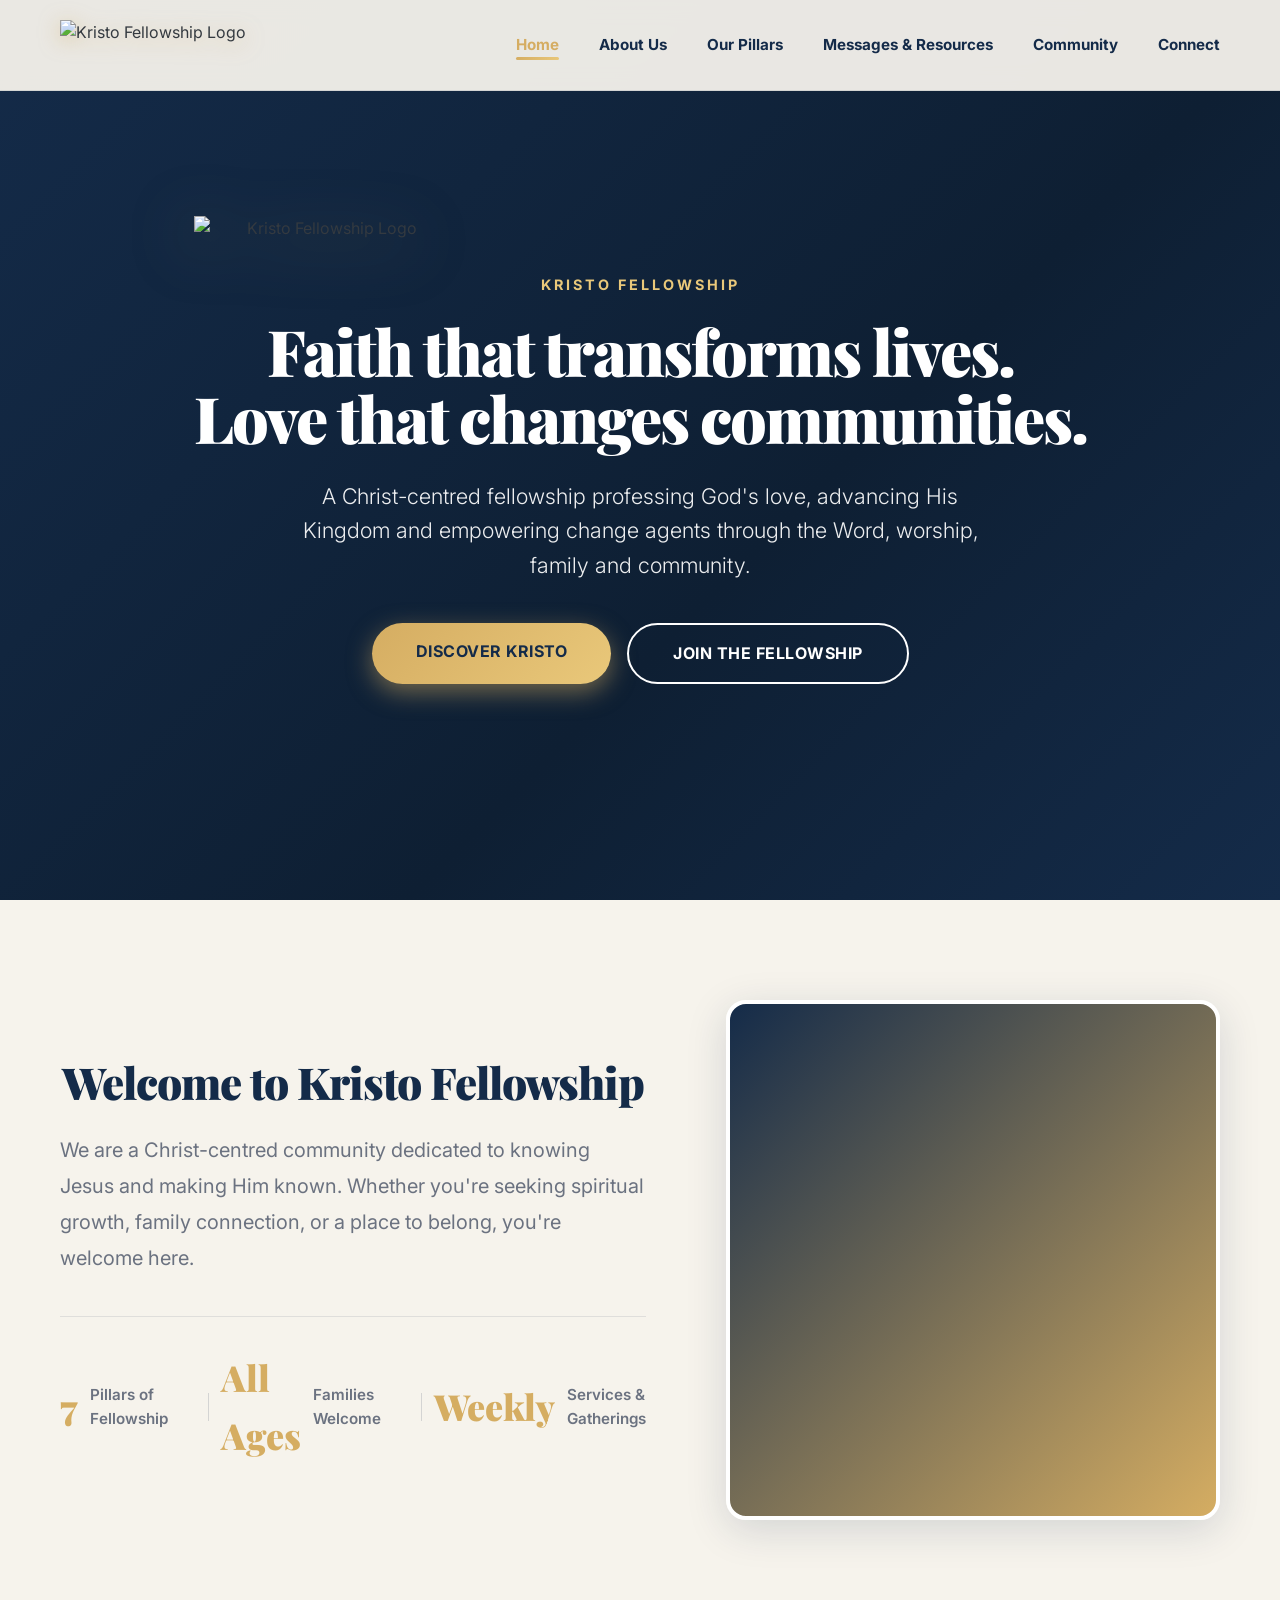
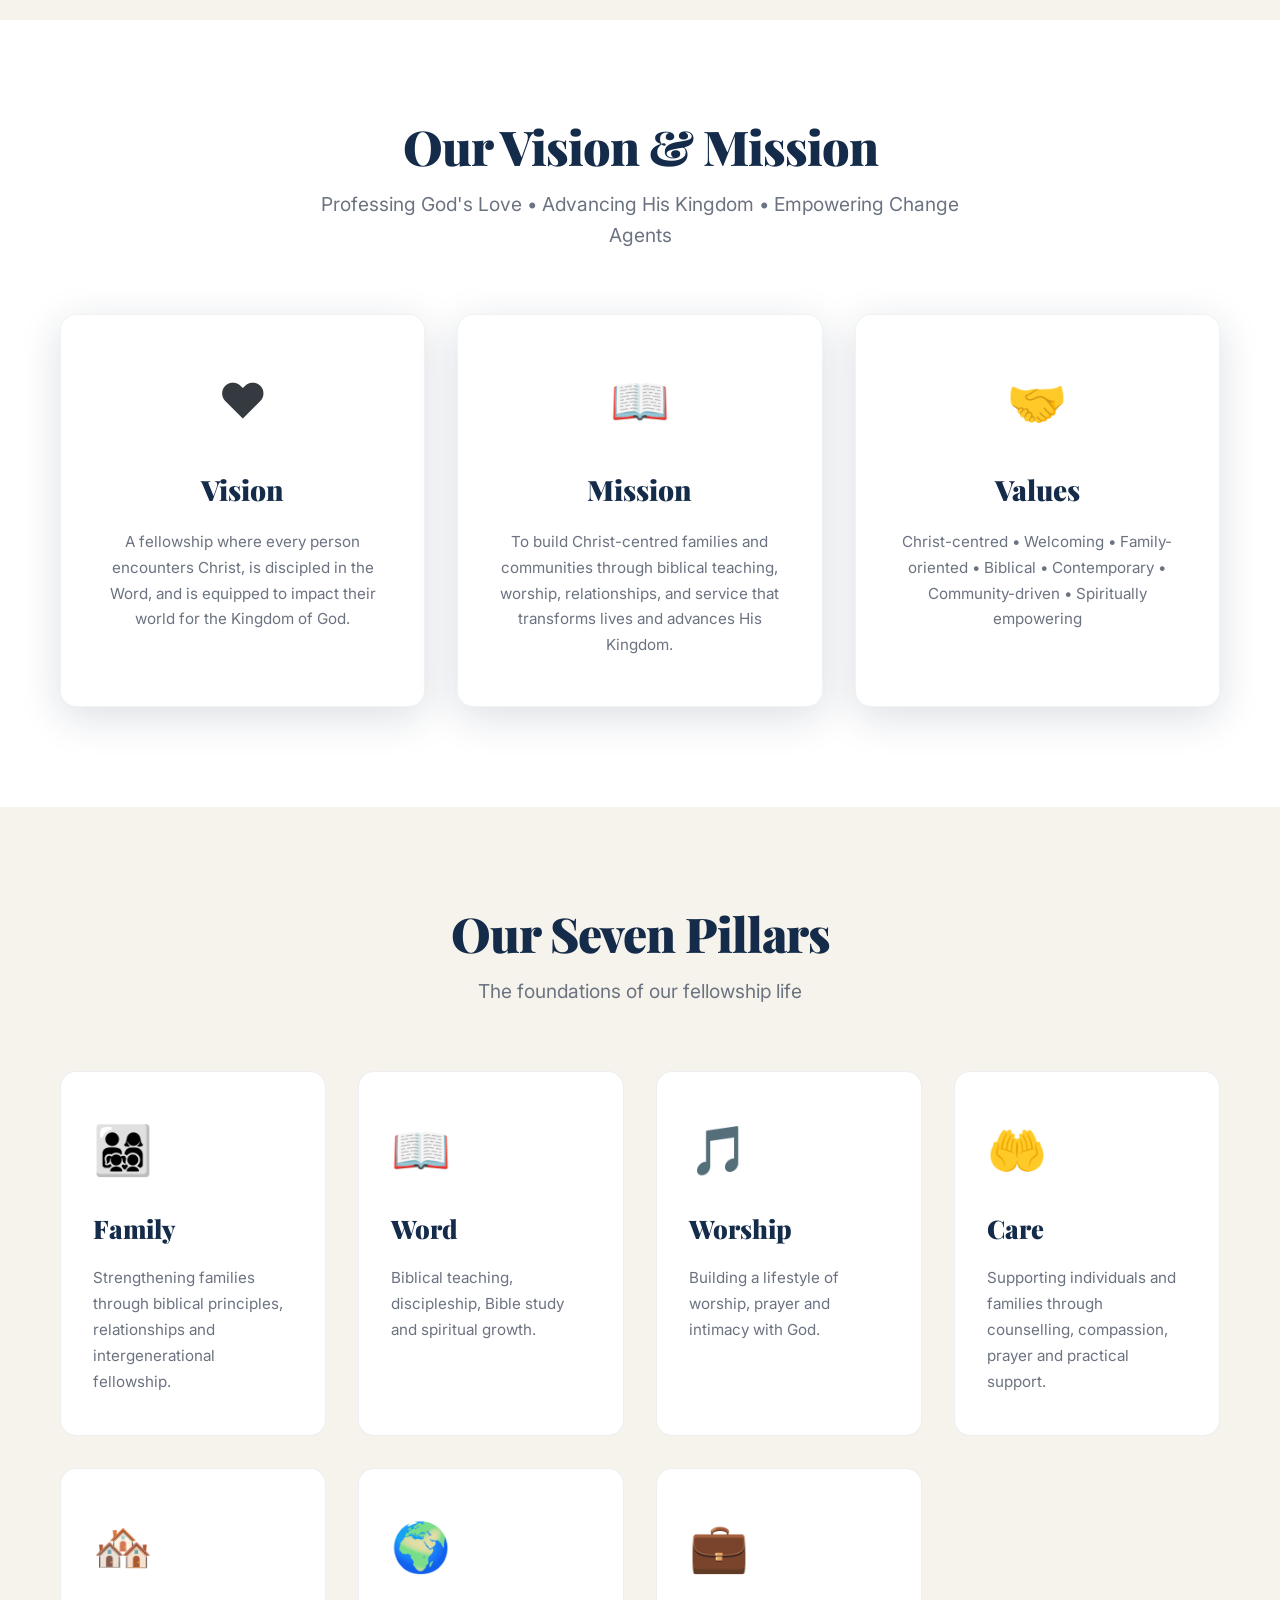
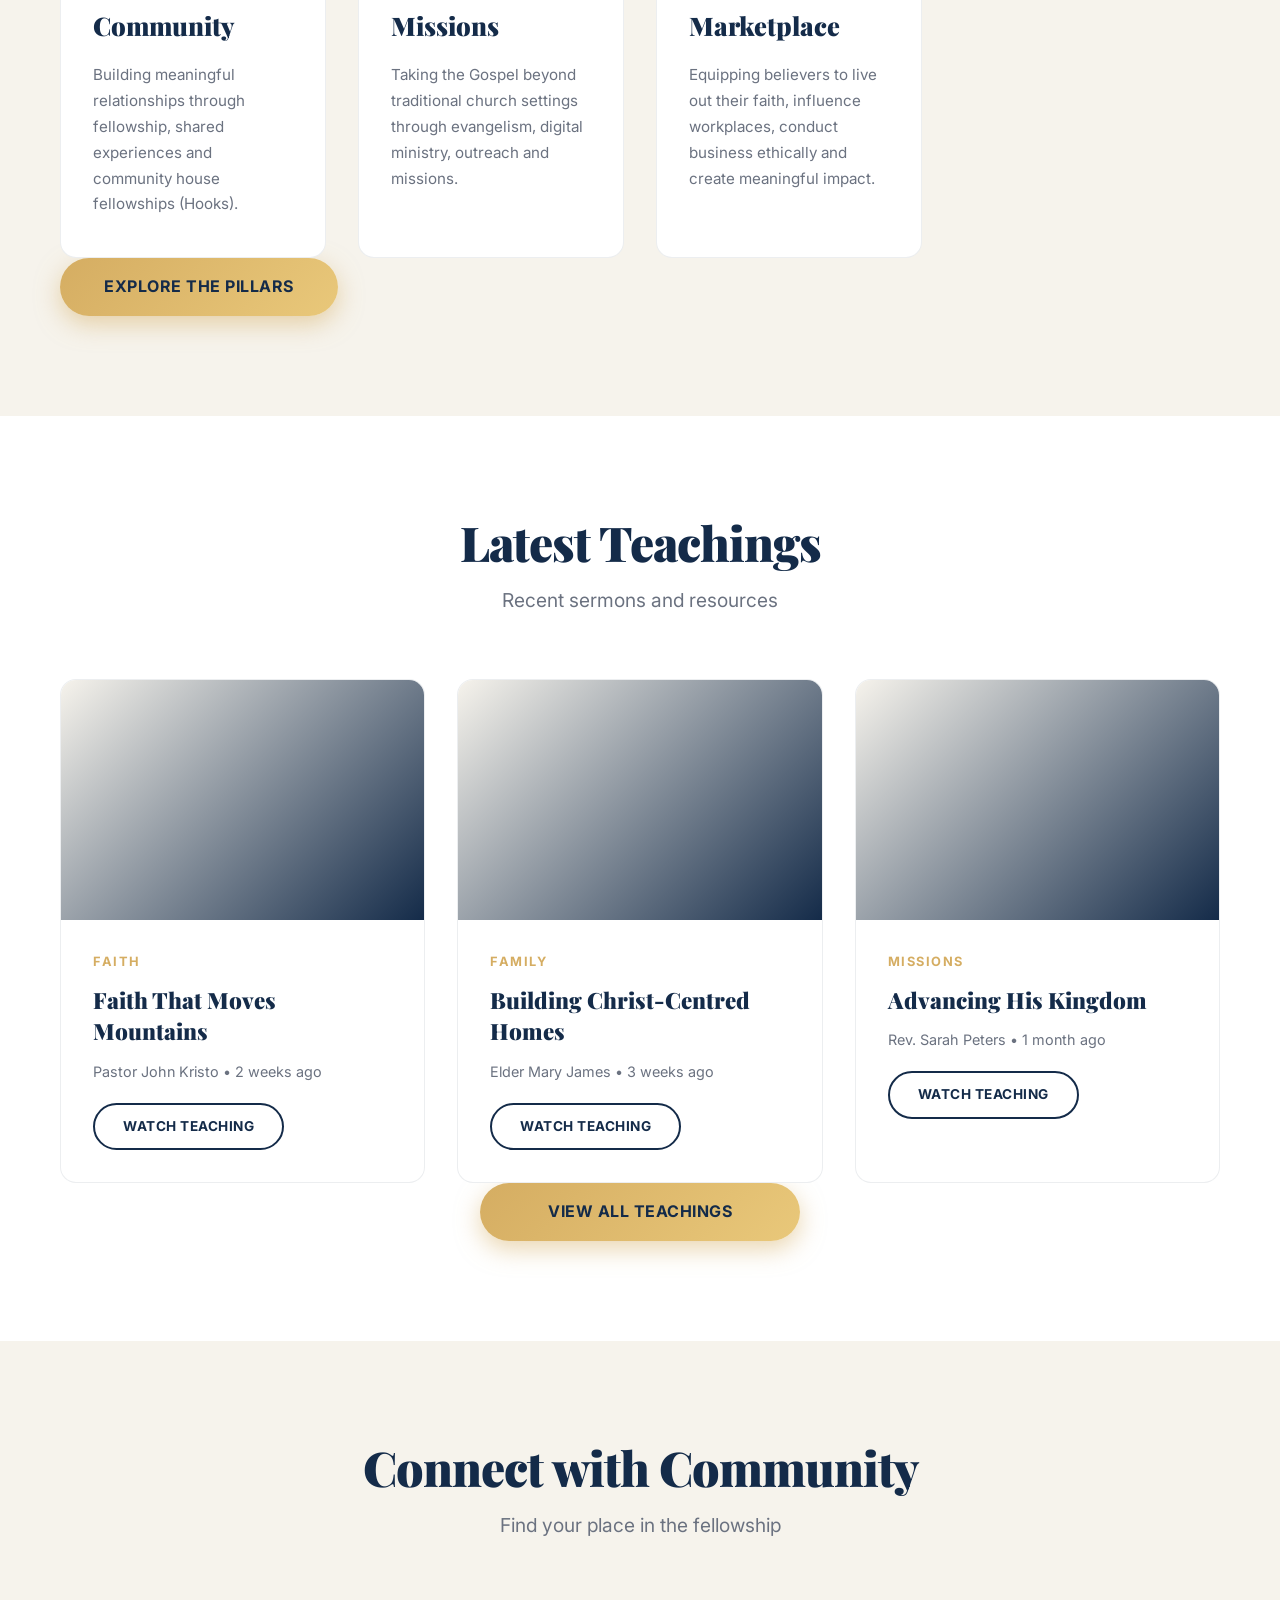
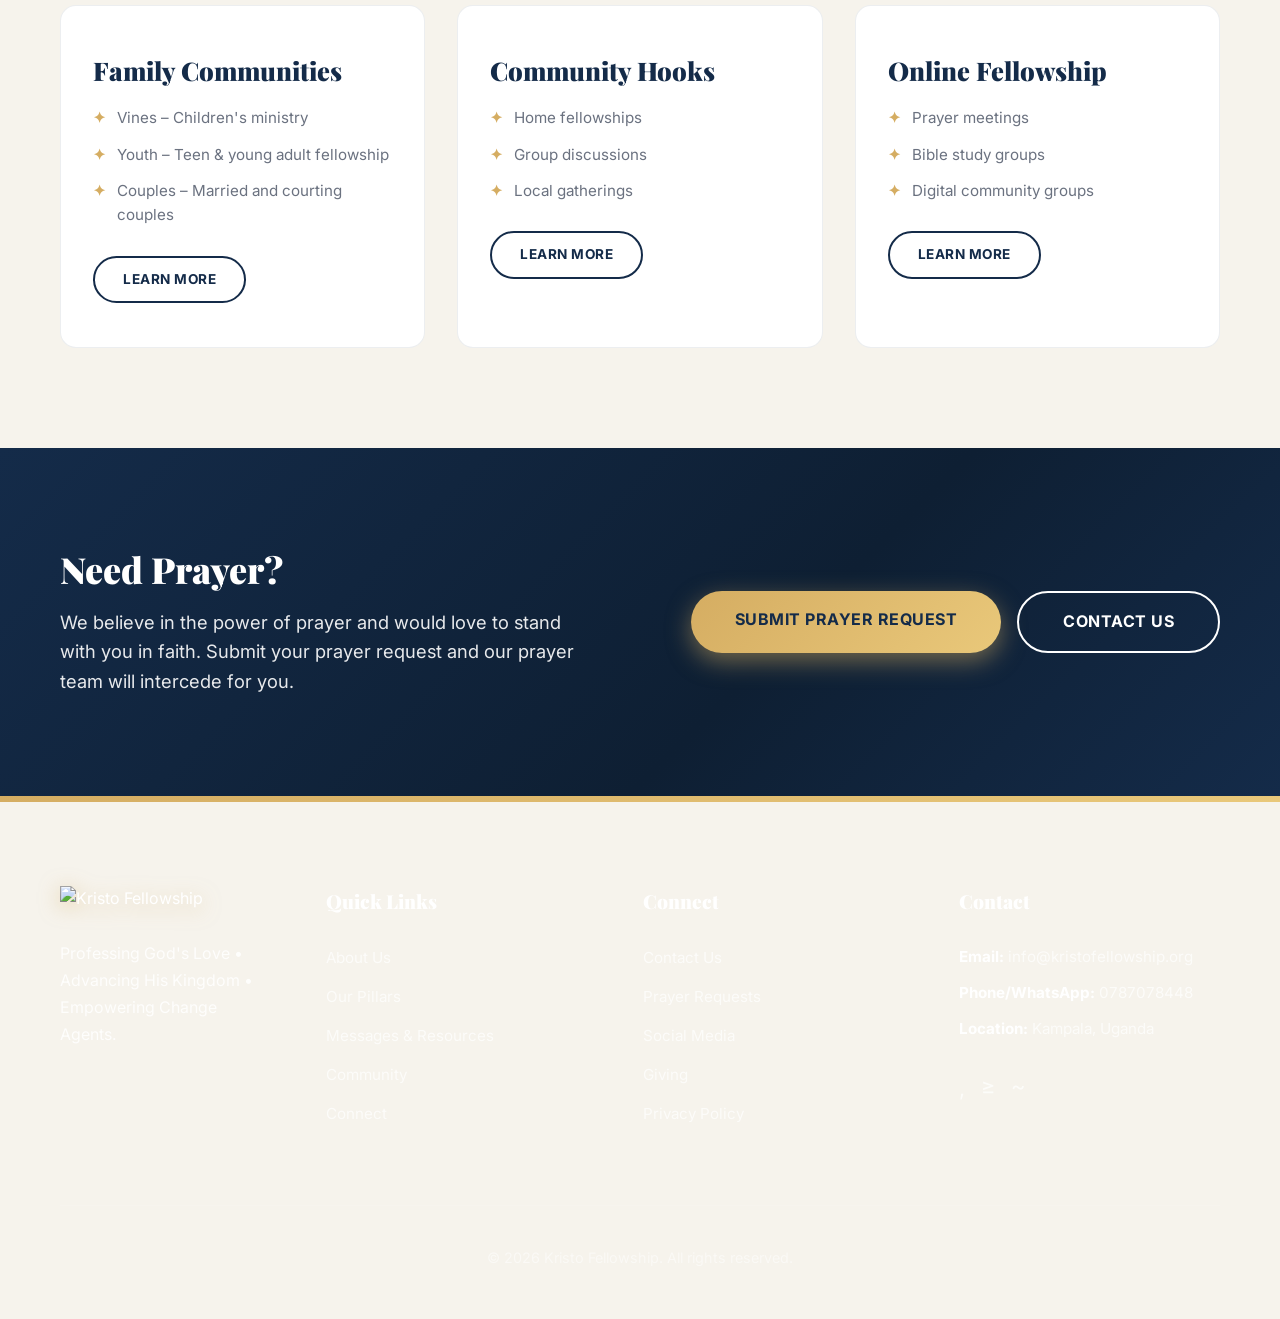
==== index.html @ 03148e4b "Initial commit: Kristo Fellowship MVP website" ====
<!DOCTYPE html>
<html lang="en">
<head>
    <meta charset="UTF-8">
    <meta name="viewport" content="width=device-width, initial-scale=1.0">
    <title>Kristo Fellowship | Faith that transforms lives</title>
    <meta name="description" content="A Christ-centred fellowship professing God's love, advancing His Kingdom and empowering change agents through the Word, worship, family and community.">
    <meta property="og:title" content="Kristo Fellowship">
    <meta property="og:description" content="A Christ-centred fellowship professing God's love, advancing His Kingdom and empowering change agents.">
    <meta property="og:type" content="website">
    <link rel="preconnect" href="https://fonts.googleapis.com">
    <link rel="preconnect" href="https://fonts.gstatic.com" crossorigin>
    <link href="https://fonts.googleapis.com/css2?family=Inter:wght@300;400;500;600;700&family=Playfair+Display:wght@600;700;900&display=swap" rel="stylesheet">
    <link rel="stylesheet" href="css/style.css">
    <link rel="icon" type="image/png" href="assets/kristo-logo.png">
</head>
<body>

    <!-- Navigation -->
    <nav class="navbar" id="navbar">
        <div class="nav-container">
            <a href="index.html" class="nav-logo" aria-label="Kristo Fellowship Home">
                <img src="assets/kristo-logo.png" alt="Kristo Fellowship Logo" class="logo-img">
            </a>
            <button class="hamburger" id="hamburger" aria-label="Toggle menu" aria-expanded="false">
                <span class="hamburger-line"></span>
                <span class="hamburger-line"></span>
                <span class="hamburger-line"></span>
            </button>
            <ul class="nav-links" id="nav-links">
                <li><a href="index.html" class="nav-link active">Home</a></li>
                <li><a href="about.html" class="nav-link">About Us</a></li>
                <li><a href="pillars.html" class="nav-link">Our Pillars</a></li>
                <li><a href="messages.html" class="nav-link">Messages &amp; Resources</a></li>
                <li><a href="community.html" class="nav-link">Community</a></li>
                <li><a href="connect.html" class="nav-link">Connect</a></li>
            </ul>
        </div>
    </nav>

    <!-- Hero Section -->
    <header class="hero">
        <div class="hero-content">
            <img src="assets/kristo-logo.png" alt="Kristo Fellowship Logo" class="hero-logo">
            <span class="hero-kicker">Kristo Fellowship</span>
            <h1 class="hero-title">Faith that transforms lives.<br>Love that changes communities.</h1>
            <p class="hero-subtitle">A Christ-centred fellowship professing God's love, advancing His Kingdom and empowering change agents through the Word, worship, family and community.</p>
            <div class="hero-actions">
                <a href="about.html" class="btn btn-primary">Discover Kristo</a>
                <a href="connect.html" class="btn btn-outline">Join the Fellowship</a>
            </div>
        </div>
    </header>

    <!-- Welcome Section -->
    <section class="welcome section">
        <div class="container">
            <div class="welcome-content">
                <div class="welcome-text">
                    <h2 class="section-title">Welcome to Kristo Fellowship</h2>
                    <p class="lead">We are a Christ-centred community dedicated to knowing Jesus and making Him known. Whether you're seeking spiritual growth, family connection, or a place to belong, you're welcome here.</p>
                    <div class="welcome-stats">
                        <div class="stat-item">
                            <span class="stat-number">7</span>
                            <span class="stat-label">Pillars of Fellowship</span>
                        </div>
                        <div class="stat-item">
                            <span class="stat-divider"></span>
                            <span class="stat-number">All Ages</span>
                            <span class="stat-label">Families Welcome</span>
                        </div>
                        <div class="stat-item">
                            <span class="stat-divider"></span>
                            <span class="stat-number">Weekly</span>
                            <span class="stat-label">Services &amp; Gatherings</span>
                        </div>
                    </div>
                </div>
                <div class="welcome-image">
                    <div class="image-placeholder"></div>
                </div>
            </div>
        </div>
    </section>

    <!-- Vision & Mission Section -->
    <section class="vision-mission section section-alt">
        <div class="container">
            <div class="section-header">
                <h2 class="section-title">Our Vision &amp; Mission</h2>
                <p class="section-subtitle">Professing God's Love • Advancing His Kingdom • Empowering Change Agents</p>
            </div>
            <div class="vision-mission-grid">
                <div class="vm-card">
                    <div class="vm-icon">❤️</div>
                    <h3>Vision</h3>
                    <p>A fellowship where every person encounters Christ, is discipled in the Word, and is equipped to impact their world for the Kingdom of God.</p>
                </div>
                <div class="vm-card">
                    <div class="vm-icon">📖</div>
                    <h3>Mission</h3>
                    <p>To build Christ-centred families and communities through biblical teaching, worship, relationships, and service that transforms lives and advances His Kingdom.</p>
                </div>
                <div class="vm-card">
                    <div class="vm-icon">🤝</div>
                    <h3>Values</h3>
                    <p>Christ-centred • Welcoming • Family-oriented • Biblical • Contemporary • Community-driven • Spiritually empowering</p>
                </div>
            </div>
        </div>
    </section>
    <!-- Seven Pillars Preview Section -->
    <section class="pillars-preview section">
        <div class="container">
            <div class="section-header">
                <h2 class="section-title">Our Seven Pillars</h2>
                <p class="section-subtitle">The foundations of our fellowship life</p>
            </div>
            <div class="pillars-grid">
                <div class="pillar-card">
                    <div class="pillar-icon">👨‍👩‍👧‍👦</div>
                    <h3>Family</h3>
                    <p>Strengthening families through biblical principles, relationships and intergenerational fellowship.</p>
                </div>
                <div class="pillar-card">
                    <div class="pillar-icon">📖</div>
                    <h3>Word</h3>
                    <p>Biblical teaching, discipleship, Bible study and spiritual growth.</p>
                </div>
                <div class="pillar-card">
                    <div class="pillar-icon">🎵</div>
                    <h3>Worship</h3>
                    <p>Building a lifestyle of worship, prayer and intimacy with God.</p>
                </div>
                <div class="pillar-card">
                    <div class="pillar-icon">🤲</div>
                    <h3>Care</h3>
                    <p>Supporting individuals and families through counselling, compassion, prayer and practical support.</p>
                </div>
                <div class="pillar-card">
                    <div class="pillar-icon">🏘️</div>
                    <h3>Community</h3>
                    <p>Building meaningful relationships through fellowship, shared experiences and community house fellowships (Hooks).</p>
                </div>
                <div class="pillar-card">
                    <div class="pillar-icon">🌍</div>
                    <h3>Missions</h3>
                    <p>Taking the Gospel beyond traditional church settings through evangelism, digital ministry, outreach and missions.</p>
                </div>
                <div class="pillar-card">
                    <div class="pillar-icon">💼</div>
                    <h3>Marketplace</h3>
                    <p>Equipping believers to live out their faith, influence workplaces, conduct business ethically and create meaningful impact.</p>
                </div>
            </div>
            <a href="pillars.html" class="btn btn-primary btn-explore">Explore the Pillars</a>
        </div>
    </section>
    <!-- Latest Teachings Section -->
    <section class="teachings section section-alt">
        <div class="container">
            <div class="section-header">
                <h2 class="section-title">Latest Teachings</h2>
                <p class="section-subtitle">Recent sermons and resources</p>
            </div>
            <div class="teachings-grid">
                <div class="teaching-card">
                    <div class="teaching-thumbnail"></div>
                    <div class="teaching-info">
                        <span class="teaching-topic">Faith</span>
                        <h3>Faith That Moves Mountains</h3>
                        <p class="teaching-speaker">Pastor John Kristo • 2 weeks ago</p>
                        <a href="messages.html" class="btn btn-sm btn-outline">Watch Teaching</a>
                    </div>
                </div>
                <div class="teaching-card">
                    <div class="teaching-thumbnail"></div>
                    <div class="teaching-info">
                        <span class="teaching-topic">Family</span>
                        <h3>Building Christ-Centred Homes</h3>
                        <p class="teaching-speaker">Elder Mary James • 3 weeks ago</p>
                        <a href="messages.html" class="btn btn-sm btn-outline">Watch Teaching</a>
                    </div>
                </div>
                <div class="teaching-card">
                    <div class="teaching-thumbnail"></div>
                    <div class="teaching-info">
                        <span class="teaching-topic">Missions</span>
                        <h3>Advancing His Kingdom</h3>
                        <p class="teaching-speaker">Rev. Sarah Peters • 1 month ago</p>
                        <a href="messages.html" class="btn btn-sm btn-outline">Watch Teaching</a>
                    </div>
                </div>
            </div>
            <a href="messages.html" class="btn btn-primary btn-block">View All Teachings</a>
        </div>
    </section>
    <!-- Community Section -->
    <section class="community section">
        <div class="container">
            <div class="section-header">
                <h2 class="section-title">Connect with Community</h2>
                <p class="section-subtitle">Find your place in the fellowship</p>
            </div>
            <div class="community-grid">
                <div class="community-card">
                    <h3>Family Communities</h3>
                    <ul>
                        <li>Vines – Children's ministry</li>
                        <li>Youth – Teen &amp; young adult fellowship</li>
                        <li>Couples – Married and courting couples</li>
                    </ul>
                    <a href="community.html" class="btn btn-sm btn-outline">Learn More</a>
                </div>
                <div class="community-card">
                    <h3>Community Hooks</h3>
                    <ul>
                        <li>Home fellowships</li>
                        <li>Group discussions</li>
                        <li>Local gatherings</li>
                    </ul>
                    <a href="community.html" class="btn btn-sm btn-outline">Learn More</a>
                </div>
                <div class="community-card">
                    <h3>Online Fellowship</h3>
                    <ul>
                        <li>Prayer meetings</li>
                        <li>Bible study groups</li>
                        <li>Digital community groups</li>
                    </ul>
                    <a href="community.html" class="btn btn-sm btn-outline">Learn More</a>
                </div>
            </div>
        </div>
    </section>
    <!-- Prayer & Connect Section -->
    <section class="prayer-connect section section-alt">
        <div class="container">
            <div class="prayer-connect-content">
                <div class="prayer-text">
                    <h2>Need Prayer?</h2>
                    <p>We believe in the power of prayer and would love to stand with you in faith. Submit your prayer request and our prayer team will intercede for you.</p>
                </div>
                <div class="prayer-actions">
                    <a href="connect.html" class="btn btn-primary">Submit Prayer Request</a>
                    <a href="connect.html" class="btn btn-outline">Contact Us</a>
                </div>
            </div>
        </div>
    </section>

    <!-- Footer -->
    <footer class="footer">
        <div class="container">
            <div class="footer-grid">
                <div class="footer-brand">
                    <img src="assets/kristo-logo.png" alt="Kristo Fellowship" class="footer-logo">
                    <p class="footer-tagline">Professing God's Love • Advancing His Kingdom • Empowering Change Agents.</p>
                </div>
                <div class="footer-links">
                    <h4>Quick Links</h4>
                    <ul>
                        <li><a href="about.html">About Us</a></li>
                        <li><a href="pillars.html">Our Pillars</a></li>
                        <li><a href="messages.html">Messages &amp; Resources</a></li>
                        <li><a href="community.html">Community</a></li>
                        <li><a href="connect.html">Connect</a></li>
                    </ul>
                </div>
                <div class="footer-links">
                    <h4>Connect</h4>
                    <ul>
                        <li><a href="connect.html">Contact Us</a></li>
                        <li><a href="connect.html">Prayer Requests</a></li>
                        <li><a href="#">Social Media</a></li>
                        <li><a href="#">Giving</a></li>
                        <li><a href="connect.html">Privacy Policy</a></li>
                    </ul>
                </div>
                <div class="footer-contact">
                    <h4>Contact</h4>
                    <p><strong>Email:</strong> info@kristofellowship.org</p>
                    <p><strong>Phone/WhatsApp:</strong> 0787078448</p>
                    <p><strong>Location:</strong> Kampala, Uganda</p>
                    <div class="social-links">
                        <a href="#" aria-label="Facebook"></a>
                        <a href="#" aria-label="Instagram"></a>
                        <a href="#" aria-label="YouTube"></a>
                    </div>
                </div>
            </div>
            <div class="footer-bottom">
                <p>&copy; <span id="currentYear"></span> Kristo Fellowship. All rights reserved.</p>
            </div>
        </div>
    </footer>

    <script src="js/script.js"></script>
</body>
</html>
---- css/style.css ----
/* ========================================
   Kristo Fellowship - MVP Stylesheet
   ======================================== */

:root {
    --navy: #142B49;
    --gold: #D5AD62;
    --gold-light: #E9C87A;
    --gold-glow: rgba(213, 173, 98, 0.5);
    --ivory: #F6F3EC;
    --white: #FFFFFF;
    --green: #263B35;
    --charcoal: #343A40;
    --charcoal-light: #6B7280;
    --font-heading: 'Playfair Display', serif;
    --font-body: 'Inter', sans-serif;
    --transition: all 0.4s cubic-bezier(0.4, 0, 0.2, 1);
    --shadow: 0 10px 40px rgba(20, 43, 73, 0.15);
    --shadow-hover: 0 20px 50px rgba(20, 43, 73, 0.25);
    --gradient-gold: linear-gradient(135deg, #D5AD62 0%, #E9C87A 100%);
    --gradient-hero: linear-gradient(135deg, #142B49 0%, #0E1F33 60%, #142B49 100%);
}

* { margin: 0; padding: 0; box-sizing: border-box; }
html { scroll-behavior: smooth; }
body { font-family: var(--font-body); background: var(--ivory); color: var(--charcoal); line-height: 1.6; overflow-x: hidden; }
a { text-decoration: none; color: inherit; }
ul { list-style: none; }
img { max-width: 100%; display: block; }
.container { max-width: 1200px; margin: 0 auto; padding: 0 20px; }
.section { padding: 100px 0; position: relative; }
.section-alt { background: var(--white); }

.blob { position: fixed; border-radius: 50%; filter: blur(80px); z-index: -1; opacity: 0.5; animation: float 20s infinite alternate; }
.blob-1 { top: -10%; left: -10%; width: 600px; height: 600px; background: var(--gold); }
.blob-2 { bottom: -10%; right: -10%; width: 500px; height: 500px; background: var(--green); animation-delay: -5s; }
.blob-3 { top: 30%; left: 40%; width: 400px; height: 400px; background: var(--navy); animation-delay: -10s; opacity: 0.3; }
@keyframes float { 0% { transform: translate(0,0) scale(1); } 100% { transform: translate(80px, 60px) scale(1.15); } }

.section-title { font-family: var(--font-heading); font-size: 3rem; font-weight: 900; color: var(--navy); text-align: center; margin-bottom: 1rem; letter-spacing: -1px; line-height: 1.1; }
.section-subtitle { font-size: 1.2rem; color: var(--charcoal-light); text-align: center; margin-bottom: 4rem; max-width: 700px; margin-left: auto; margin-right: auto; }
.lead { font-size: 1.25rem; color: var(--charcoal-light); margin-bottom: 2rem; line-height: 1.8; }

/* Navigation */
.navbar { position: fixed; top: 0; width: 100%; padding: 1.25rem 0; z-index: 1000; background: rgba(246,243,236,0.95); backdrop-filter: blur(12px); border-bottom: 1px solid rgba(20,43,73,0.1); transition: var(--transition); }
.navbar.scrolled { box-shadow: var(--shadow); padding: 1rem 0; }
.nav-container { max-width: 1200px; margin: 0 auto; padding: 0 20px; display: flex; justify-content: space-between; align-items: center; }
.nav-logo .logo-img { height: 50px; width: auto; filter: drop-shadow(0 4px 10px var(--gold-glow)); transition: var(--transition); }
.nav-links { display: flex; gap: 2.5rem; align-items: center; }
.nav-links a { font-family: var(--font-body); font-weight: 700; font-size: 0.95rem; color: var(--navy); transition: var(--transition); position: relative; }
.nav-links a:hover, .nav-links a.active { color: var(--gold); }
.nav-links a.active::after { content: ''; position: absolute; bottom: -6px; left: 0; width: 100%; height: 3px; background: var(--gradient-gold); border-radius: 2px; }
.hamburger { display: none; flex-direction: column; gap: 6px; background: none; border: none; padding: 0; cursor: pointer; z-index: 1001; }
.hamburger-line { width: 26px; height: 3px; background: var(--navy); transition: var(--transition); border-radius: 2px; }

/* Hero Section */
.hero { height: 100vh; min-height: 750px; display: flex; align-items: center; justify-content: center; text-align: center; background: var(--gradient-hero); padding: 0 20px; position: relative; overflow: hidden; }
.hero-content { max-width: 900px; position: relative; z-index: 2; animation: fadeUp 1s ease; }
.hero-logo { width: 260px; height: auto; margin-bottom: 2rem; filter: drop-shadow(0 10px 30px var(--gold-glow)); }
.hero-kicker { font-family: var(--font-body); font-size: 0.9rem; font-weight: 700; letter-spacing: 3px; text-transform: uppercase; color: var(--gold-light); display: block; margin-bottom: 1.25rem; }
.hero-title { font-family: var(--font-heading); font-size: 4rem; font-weight: 900; color: var(--white); line-height: 1.05; margin-bottom: 1.75rem; letter-spacing: -2px; }
.hero-subtitle { font-size: 1.35rem; color: rgba(255,255,255,0.92); margin-bottom: 2.5rem; font-weight: 300; max-width: 720px; margin-left: auto; margin-right: auto; line-height: 1.6; }
.hero-actions { display: flex; gap: 1rem; justify-content: center; flex-wrap: wrap; }
.hero-actions .btn-outline { border-color: var(--white); color: var(--white); }
.hero-actions .btn-outline:hover { background: var(--white); color: var(--navy); }

/* Buttons */
.btn { display: inline-block; padding: 16px 44px; font-family: var(--font-body); font-size: 1rem; font-weight: 700; border: none; border-radius: 50px; cursor: pointer; transition: var(--transition); text-align: center; letter-spacing: 0.5px; text-transform: uppercase; }
.btn-primary { background: var(--gradient-gold); color: var(--navy); box-shadow: 0 8px 25px var(--gold-glow); }
.btn-primary:hover { transform: translateY(-3px); box-shadow: 0 15px 35px var(--gold-glow); }
.btn-outline { background: transparent; color: var(--navy); border: 2px solid var(--navy); }
.btn-outline:hover { background: var(--navy); color: var(--white); transform: translateY(-3px); box-shadow: var(--shadow-hover); }
.btn-sm { padding: 11px 28px; font-size: 0.85rem; }
.btn-block { width: 100%; max-width: 320px; display: block; margin: 0 auto; }

/* Welcome Section */
.welcome-content { display: grid; grid-template-columns: 1fr 1fr; gap: 5rem; align-items: center; }
.welcome-text h2 { font-family: var(--font-heading); font-size: 2.75rem; font-weight: 900; color: var(--navy); margin-bottom: 1.5rem; line-height: 1.2; }
.welcome-stats { display: flex; gap: 2.5rem; margin-top: 2.5rem; padding-top: 2rem; border-top: 1px solid rgba(20,43,73,0.1); }
.stat-item { display: flex; align-items: center; gap: 0.75rem; }
.stat-number { font-family: var(--font-heading); font-size: 2.25rem; font-weight: 900; color: var(--gold); }
.stat-label { font-size: 0.95rem; color: var(--charcoal-light); font-weight: 600; }
.stat-divider { width: 1px; height: 28px; background: rgba(20,43,73,0.15); }
.welcome-image { display: flex; justify-content: center; }
.image-placeholder { width: 100%; max-width: 520px; height: 520px; background: linear-gradient(135deg, var(--navy) 0%, var(--gold) 100%); border-radius: 20px; display: flex; align-items: center; justify-content: center; color: var(--white); font-size: 1.4rem; font-weight: 600; box-shadow: var(--shadow); border: 4px solid var(--white); }

/* Vision & Mission */
.vision-mission-grid { display: grid; grid-template-columns: repeat(3, 1fr); gap: 2rem; }
.vm-card { background: var(--white); padding: 3rem 2rem; border-radius: 16px; text-align: center; transition: var(--transition); border: 1px solid rgba(20,43,73,0.06); box-shadow: var(--shadow); }
.vm-card:hover { transform: translateY(-8px); box-shadow: var(--shadow-hover); border-color: var(--gold); }
.vm-icon { font-size: 3rem; margin-bottom: 1.75rem; display: block; }
.vm-card h3 { font-family: var(--font-heading); font-size: 1.75rem; font-weight: 900; color: var(--navy); margin-bottom: 1rem; }
.vm-card p { color: var(--charcoal-light); font-size: 0.95rem; line-height: 1.7; }

/* Pillars Preview */
.pillars-grid { display: grid; grid-template-columns: repeat(auto-fit, minmax(260px, 1fr)); gap: 2rem; }
.pillar-card { background: var(--white); padding: 2.5rem 2rem; border-radius: 16px; border: 1px solid rgba(20,43,73,0.08); transition: var(--transition); position: relative; overflow: hidden; }
.pillar-card::before { content: ''; position: absolute; top: 0; left: 0; right: 0; height: 5px; background: var(--gradient-gold); opacity: 0; transition: var(--transition); }
.pillar-card:hover { transform: translateY(-8px); box-shadow: var(--shadow-hover); border-color: var(--gold); }
.pillar-card:hover::before { opacity: 1; }
.pillar-icon { font-size: 3rem; margin-bottom: 1.25rem; display: block; }
.pillar-card h3 { font-family: var(--font-heading); font-size: 1.6rem; font-weight: 900; color: var(--navy); margin-bottom: 1rem; }
.pillar-card p { color: var(--charcoal-light); font-size: 0.95rem; line-height: 1.7; }

/* Teachings */
.teachings-grid { display: grid; grid-template-columns: repeat(3, 1fr); gap: 2rem; }
.teaching-card { background: var(--white); border-radius: 16px; overflow: hidden; border: 1px solid rgba(20,43,73,0.08); transition: var(--transition); }
.teaching-card:hover { transform: translateY(-8px); box-shadow: var(--shadow-hover); }
.teaching-thumbnail { width: 100%; height: 240px; background: linear-gradient(135deg, var(--ivory) 0%, var(--navy) 100%); display: flex; align-items: center; justify-content: center; color: var(--charcoal-light); font-size: 3.5rem; }
.teaching-info { padding: 2rem; }
.teaching-topic { font-family: var(--font-body); font-size: 0.8rem; font-weight: 700; letter-spacing: 1.5px; text-transform: uppercase; color: var(--gold); display: block; margin-bottom: 0.75rem; }
.teaching-info h3 { font-family: var(--font-heading); font-size: 1.4rem; font-weight: 900; color: var(--navy); margin-bottom: 0.75rem; line-height: 1.4; }
.teaching-speaker { font-size: 0.9rem; color: var(--charcoal-light); display: block; margin-bottom: 1.25rem; }

/* Community */
.community-grid { display: grid; grid-template-columns: repeat(3, 1fr); gap: 2rem; }
.community-card { background: var(--white); padding: 2.75rem 2rem; border-radius: 16px; border: 1px solid rgba(20,43,73,0.08); transition: var(--transition); }
.community-card:hover { transform: translateY(-8px); box-shadow: var(--shadow-hover); border-color: var(--gold); }
.community-card h3 { font-family: var(--font-heading); font-size: 1.6rem; font-weight: 900; color: var(--navy); margin-bottom: 1rem; }
.community-card ul { display: flex; flex-direction: column; gap: 0.75rem; margin-bottom: 1.75rem; }
.community-card li { color: var(--charcoal-light); font-size: 0.95rem; padding-left: 1.5rem; position: relative; }
.community-card li::before { content: '✦'; position: absolute; left: 0; color: var(--gold); font-weight: 900; }

/* Prayer & Connect */
.prayer-connect { background: var(--gradient-hero); color: var(--white); }
.prayer-connect-content { display: flex; justify-content: space-between; align-items: center; flex-wrap: wrap; gap: 2.5rem; }
.prayer-text h2 { font-family: var(--font-heading); font-size: 2.25rem; font-weight: 900; color: var(--white); margin-bottom: 1rem; line-height: 1.2; }
.prayer-text p { color: rgba(255,255,255,0.9); font-size: 1.15rem; max-width: 520px; margin-bottom: 0; line-height: 1.6; }
.prayer-actions { display: flex; gap: 1rem; }
.prayer-actions .btn-outline { border-color: var(--white); color: var(--white); }
.prayer-actions .btn-outline:hover { background: var(--white); color: var(--navy); }

/* Footer */
.footer { background: var(--navy-dark); color: var(--white); padding: 90px 0 50px; position: relative; }
.footer::before { content: ''; position: absolute; top: 0; left: 0; right: 0; height: 6px; background: var(--gradient-gold); }
.footer-grid { display: grid; grid-template-columns: 1fr 2fr 2fr 2fr; gap: 3.5rem; margin-bottom: 4rem; }
.footer-brand .footer-logo { width: 210px; height: auto; margin-bottom: 1.75rem; filter: drop-shadow(0 4px 10px var(--gold-glow)); }
.footer-tagline { font-size: 1rem; color: rgba(255,255,255,0.85); line-height: 1.7; max-width: 320px; }
.footer-links h4 { font-family: var(--font-heading); font-size: 1.2rem; font-weight: 900; color: var(--white); margin-bottom: 1.75rem; }
.footer-links ul li { margin-bottom: 0.85rem; }
.footer-links ul li a { color: rgba(255,255,255,0.7); font-size: 0.95rem; transition: var(--transition); }
.footer-links ul li a:hover { color: var(--gold-light); }
.footer-contact h4 { font-family: var(--font-heading); font-size: 1.2rem; font-weight: 900; color: var(--white); margin-bottom: 1.75rem; }
.footer-contact p { color: rgba(255,255,255,0.7); font-size: 0.95rem; margin-bottom: 0.75rem; }
.footer-contact p strong { color: var(--white); }
.social-links { display: flex; gap: 1rem; margin-top: 1.75rem; }
.social-links a { font-size: 1.4rem; color: rgba(255,255,255,0.7); transition: var(--transition); }
.social-links a:hover { color: var(--gold-light); transform: translateY(-2px); }
.footer-bottom { border-top: 1px solid rgba(255,255,255,0.1); padding-top: 2.5rem; text-align: center; }
.footer-bottom p { color: rgba(255,255,255,0.5); font-size: 0.9rem; }

/* About Page */
.about-grid { display: grid; grid-template-columns: 1fr 1fr; gap: 5rem; align-items: start; }
.beliefs-grid { display: grid; grid-template-columns: repeat(3, 1fr); gap: 2rem; }
.belief-card { background: var(--white); padding: 2.5rem; border-radius: 16px; border: 1px solid rgba(20,43,73,0.08); transition: var(--transition); }
.belief-card:hover { transform: translateY(-6px); box-shadow: var(--shadow-hover); }
.belief-card h3 { font-family: var(--font-heading); font-size: 1.4rem; font-weight: 900; color: var(--navy); margin-bottom: 1rem; }
.belief-card p { color: var(--charcoal-light); font-size: 0.95rem; line-height: 1.7; }
.team-grid { display: grid; grid-template-columns: repeat(3, 1fr); gap: 2rem; }
.team-card { text-align: center; padding: 2.5rem; background: var(--white); border-radius: 16px; border: 1px solid rgba(20,43,73,0.08); transition: var(--transition); }
.team-card:hover { transform: translateY(-6px); box-shadow: var(--shadow-hover); }
.team-avatar { width: 90px; height: 90px; background: var(--gradient-gold); border-radius: 50%; margin: 0 auto 1.25rem; display: flex; align-items: center; justify-content: center; font-size: 2.5rem; color: var(--navy); box-shadow: 0 8px 25px var(--gold-glow); }
.team-card h3 { font-family: var(--font-heading); font-size: 1.35rem; font-weight: 900; color: var(--navy); margin-bottom: 0.5rem; }
.team-role { font-weight: 700; color: var(--gold); font-size: 0.95rem; margin-bottom: 1rem; display: block; }
.team-bio { font-size: 0.9rem; color: var(--charcoal-light); line-height: 1.6; }

/* Pillars Detail */
.pillars-detail-grid { display: grid; grid-template-columns: repeat(auto-fit, minmax(320px, 1fr)); gap: 2rem; }
.pillar-detail-card { background: var(--white); padding: 3rem 2rem; border-radius: 16px; border: 1px solid rgba(20,43,73,0.08); transition: var(--transition); }
.pillar-detail-card:hover { transform: translateY(-8px); box-shadow: var(--shadow-hover); border-color: var(--gold); }
.pillar-detail-card .pillar-icon { font-size: 3.5rem; margin-bottom: 1.5rem; display: block; }
.pillar-detail-card h3 { font-family: var(--font-heading); font-size: 1.9rem; font-weight: 900; color: var(--navy); margin-bottom: 1rem; }
.pillar-detail-card p { color: var(--charcoal-light); font-size: 0.95rem; line-height: 1.75; margin-bottom: 1.75rem; }
.pillar-detail-card h4 { font-size: 1.05rem; font-weight: 700; color: var(--navy); margin-bottom: 0.85rem; text-transform: uppercase; letter-spacing: 0.5px; }
.pillar-ministries { display: flex; flex-direction: column; gap: 0.5rem; }
.pillar-ministries li { color: var(--charcoal-light); font-size: 0.95rem; padding-left: 1.5rem; position: relative; }
.pillar-ministries li::before { content: '✓'; position: absolute; left: 0; color: var(--gold); font-weight: 900; }

/* Connect Page */
.connect-options { display: grid; grid-template-columns: repeat(auto-fit, minmax(300px, 1fr)); gap: 2rem; margin-top: 2.5rem; }
.connect-option { background: var(--white); padding: 3rem 2rem; border-radius: 16px; border: 1px solid rgba(20,43,73,0.08); text-align: center; transition: var(--transition); }
.connect-option:hover { transform: translateY(-8px); box-shadow: var(--shadow-hover); border-color: var(--gold); }
.connect-icon { font-size: 3.5rem; margin-bottom: 1.75rem; display: block; }
.connect-option h3 { font-family: var(--font-heading); font-size: 1.7rem; font-weight: 900; color: var(--navy); margin-bottom: 1rem; }
.connect-option p { color: var(--charcoal-light); font-size: 0.95rem; line-height: 1.7; margin-bottom: 1.75rem; }
.join-content { display: grid; grid-template-columns: 1fr 1fr; gap: 5rem; align-items: start; }
.join-text h3 { font-family: var(--font-heading); font-size: 2.25rem; font-weight: 900; color: var(--navy); margin-bottom: 1rem; line-height: 1.2; }
.next-steps { display: flex; flex-direction: column; gap: 0.75rem; margin-top: 1.75rem; }
.next-steps li { color: var(--charcoal-light); font-size: 0.95rem; padding-left: 1.5rem; position: relative; }
.next-steps li::before { content: '▸'; position: absolute; left: 0; color: var(--gold); font-weight: 900; }

/* Forms */
.form-group { margin-bottom: 1.75rem; }
.form-group label { display: block; margin-bottom: 0.6rem; color: var(--navy); font-size: 0.95rem; font-weight: 700; }
.form-group input, .form-group select, .form-group textarea { width: 100%; padding: 14px 18px; background: var(--white); border: 2px solid rgba(20,43,73,0.1); border-radius: 12px; color: var(--charcoal); font-family: var(--font-body); font-size: 1rem; transition: var(--transition); }
.form-group input:focus, .form-group select:focus, .form-group textarea:focus { outline: none; border-color: var(--gold); box-shadow: 0 0 0 4px var(--gold-glow); }
.form-group textarea { resize: vertical; min-height: 130px; }
.checkbox-label { display: flex; align-items: flex-start; gap: 0.85rem; font-size: 0.9rem; color: var(--charcoal-light); cursor: pointer; }
.checkbox-label input { width: auto; margin-top: 0.15rem; }
.prayer-form-container { max-width: 650px; margin: 0 auto; background: var(--white); padding: 3.5rem; border-radius: 20px; border: 1px solid rgba(20,43,73,0.08); box-shadow: var(--shadow); }
.prayer-assurance { max-width: 650px; margin: 2.5rem auto 0; text-align: center; color: var(--charcoal-light); font-size: 0.9rem; }

/* Animations */
@keyframes fadeUp { from { opacity: 0; transform: translateY(40px); } to { opacity: 1; transform: translateY(0); } }

/* Responsive */
@media (max-width: 992px) {
    .vision-mission-grid, .teachings-grid, .community-grid, .footer-grid, .about-grid, .join-content { grid-template-columns: 1fr; gap: 2.5rem; }
    .section { padding: 70px 0; }
    .hero-title { font-size: 2.75rem; }
    .hero-actions { flex-direction: column; align-items: center; }
    .hero-actions .btn { width: 100%; max-width: 300px; }
    .vm-card, .pillar-card, .teaching-card, .community-card, .belief-card, .team-card { padding: 2rem 1.5rem; }
}
@media (max-width: 768px) {
    .hamburger { display: flex; }
    .nav-links { position: fixed; top: 0; right: -100%; height: 100vh; width: 82%; max-width: 320px; background: var(--white); flex-direction: column; justify-content: center; padding: 4.5rem 2rem; transition: var(--transition); box-shadow: -10px 0 40px rgba(0,0,0,0.12); }
    .nav-links.active { right: 0; }
    .nav-links a { font-size: 1.15rem; padding: 0.85rem 0; display: block; }
    .section-title { font-size: 2.25rem; }
    .welcome-content { grid-template-columns: 1fr; gap: 3.5rem; }
    .welcome-stats { flex-direction: column; gap: 1.5rem; border-top: none; padding-top: 0; }
    .stat-divider { display: none; }
}
@media (max-width: 480px) {
    .hero-title { font-size: 2.25rem; }
    .hero-subtitle { font-size: 1.05rem; }
}
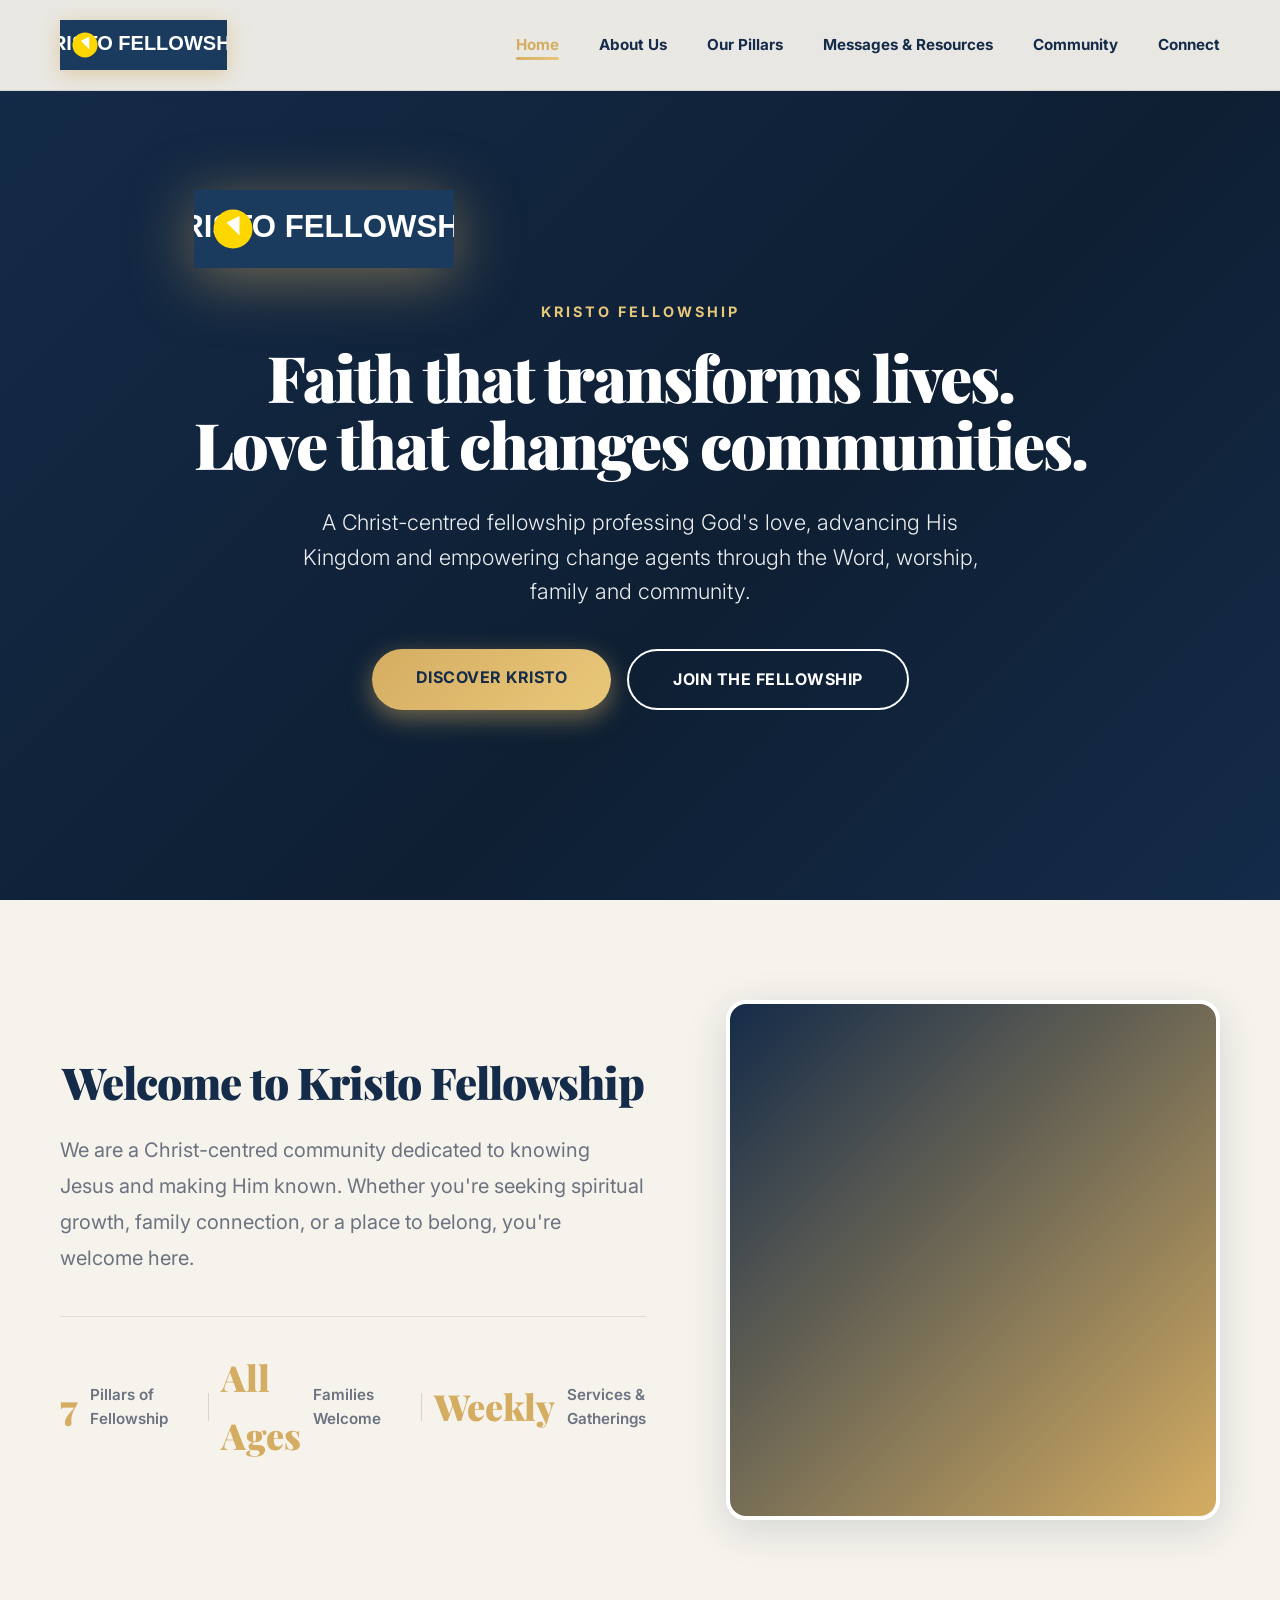
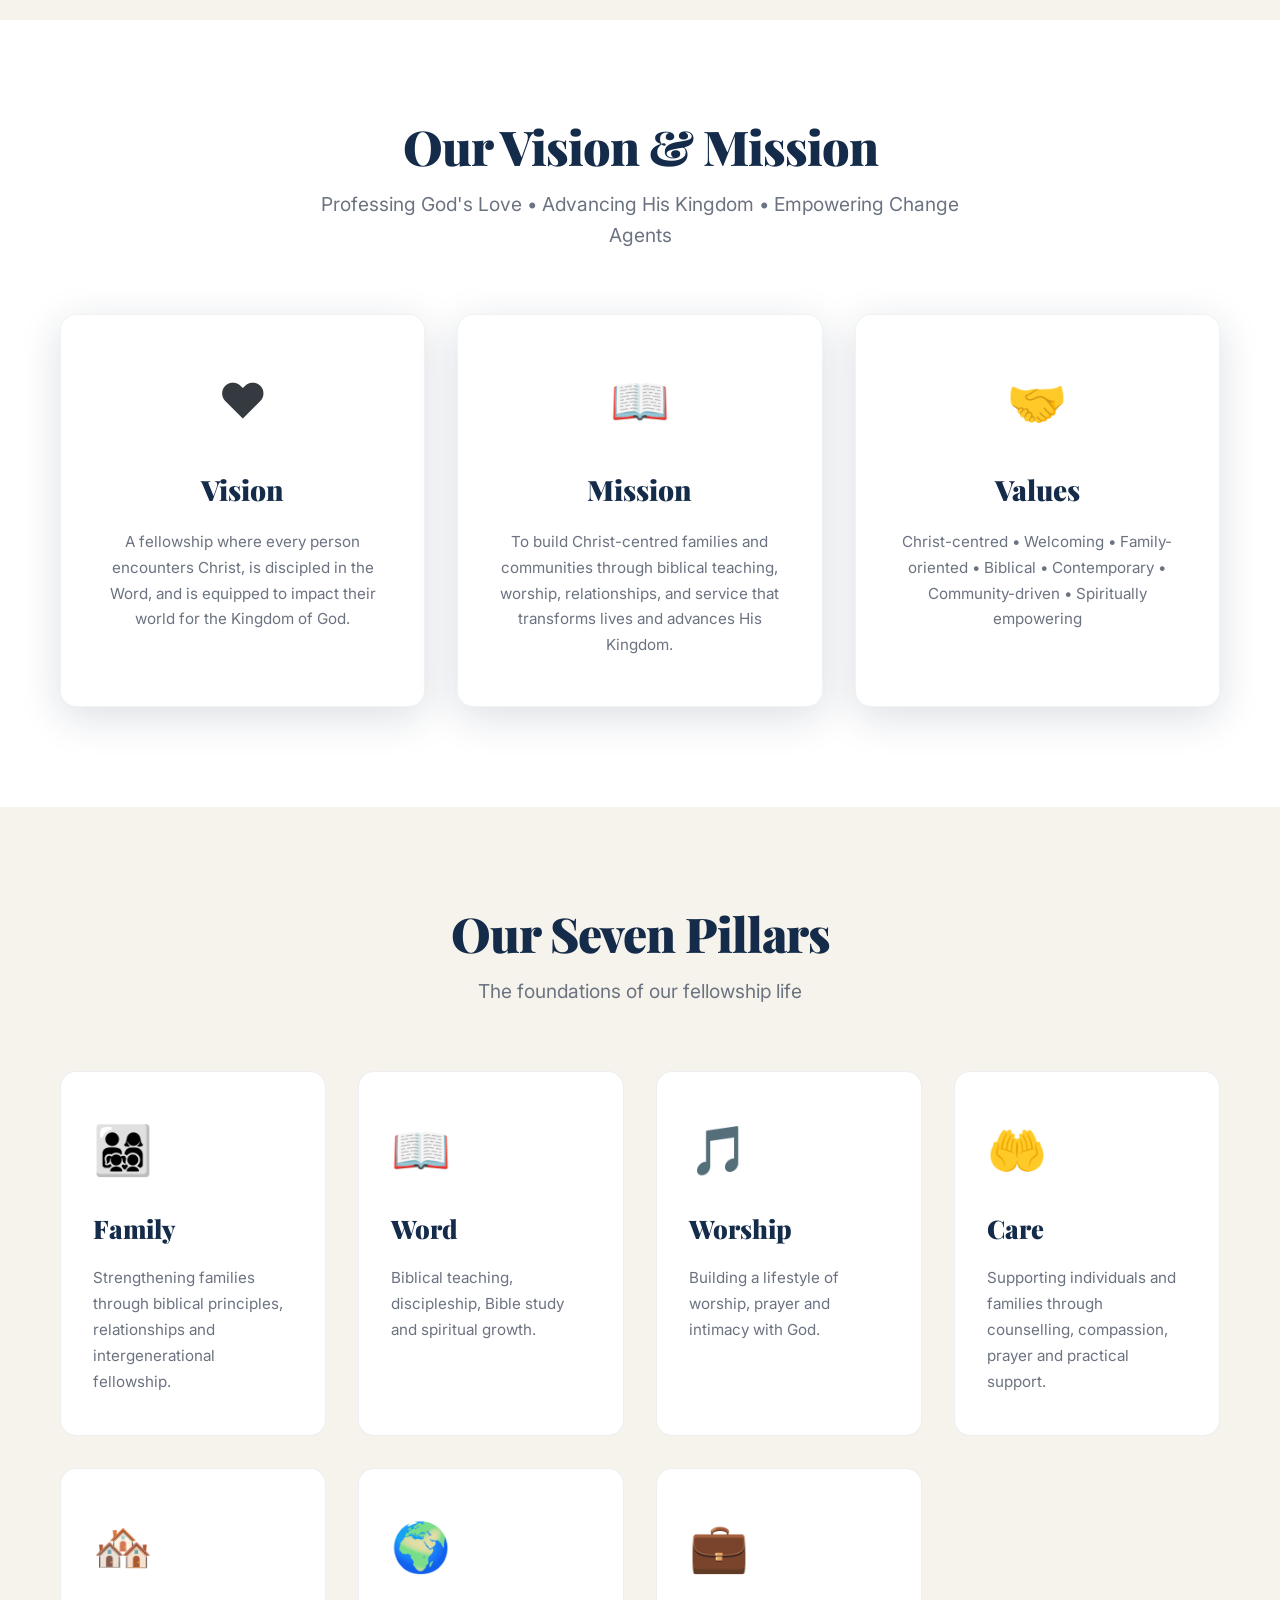
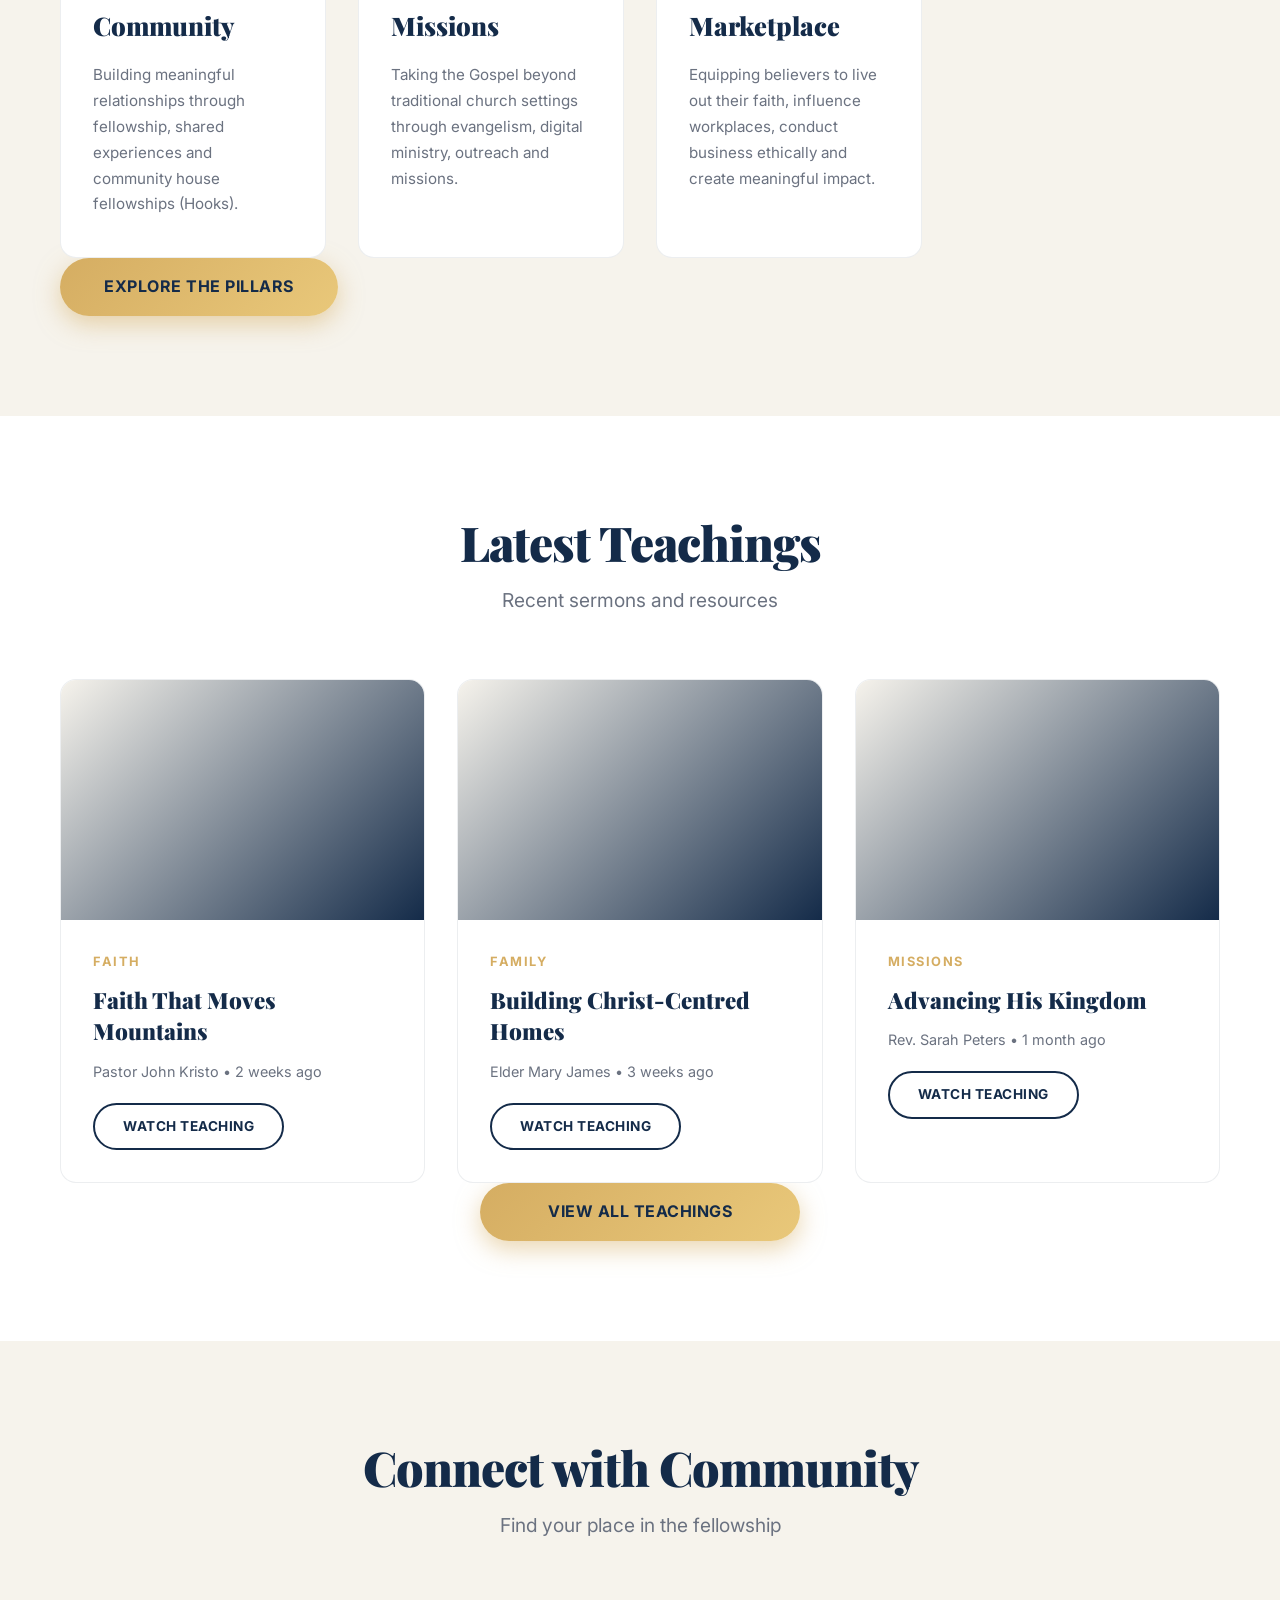
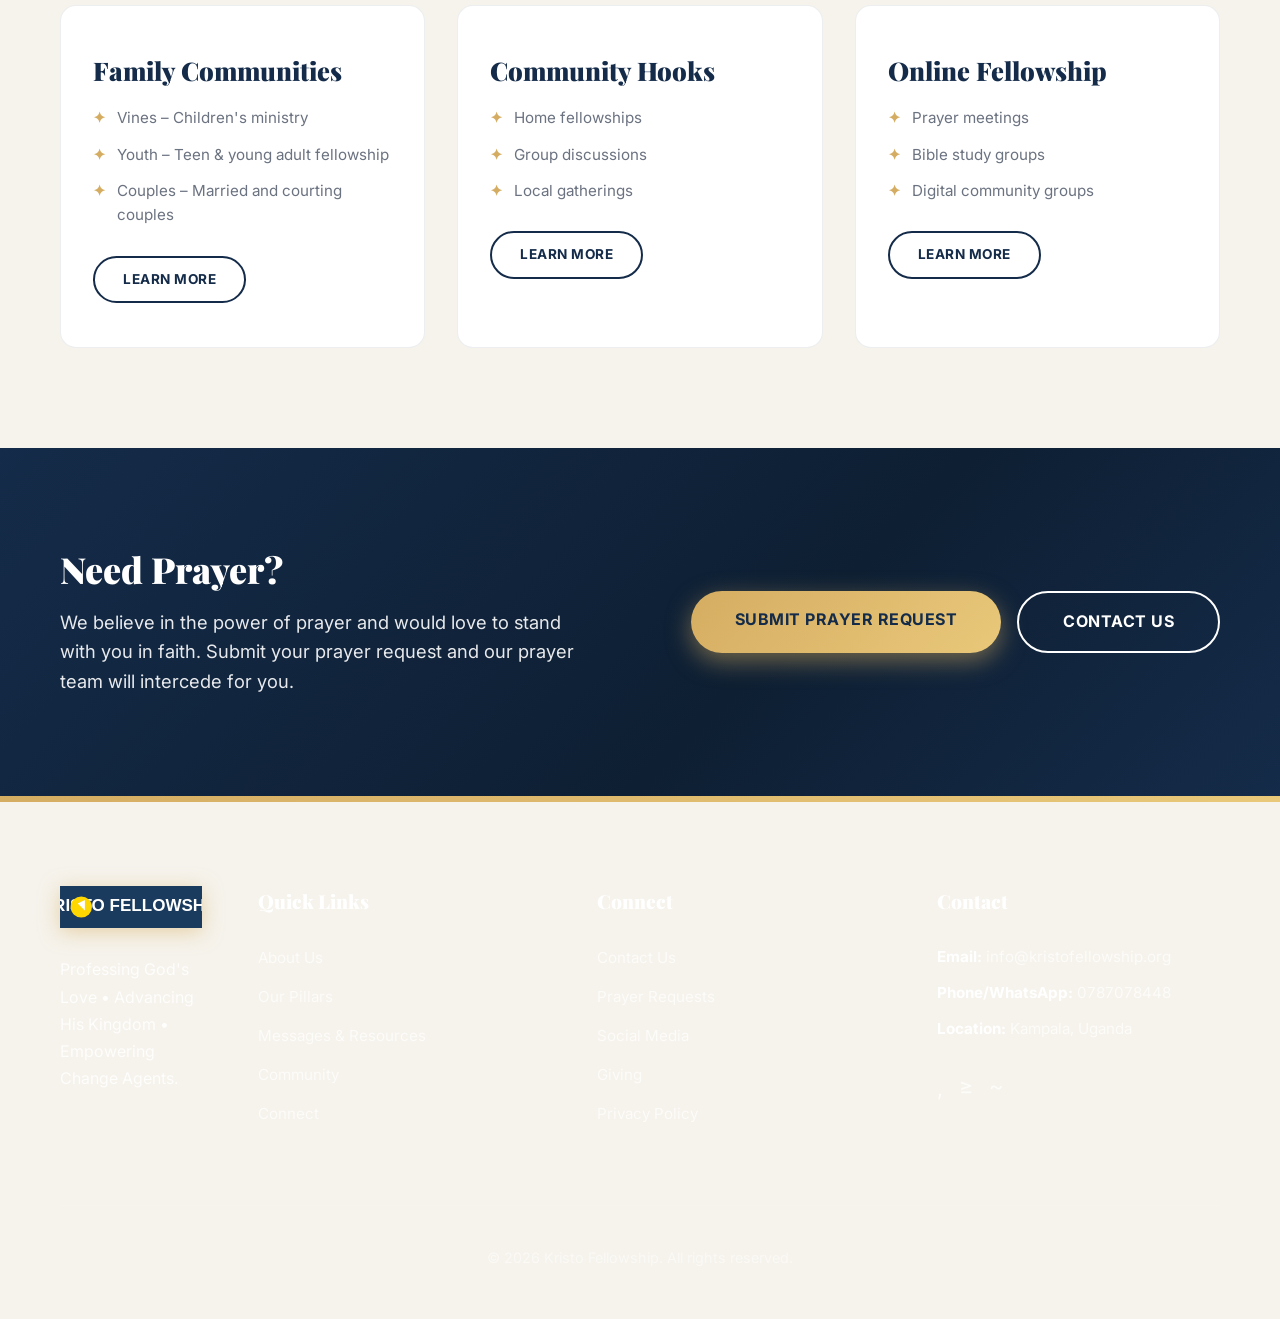
==== commit 1251d40b: "Fix: add assets folder with SVG logo placeholder" ====
--- a/index.html
+++ b/index.html
@@ -12,7 +12,7 @@
     <link rel="preconnect" href="https://fonts.gstatic.com" crossorigin>
     <link href="https://fonts.googleapis.com/css2?family=Inter:wght@300;400;500;600;700&family=Playfair+Display:wght@600;700;900&display=swap" rel="stylesheet">
     <link rel="stylesheet" href="css/style.css">
-    <link rel="icon" type="image/png" href="assets/kristo-logo.png">
+    <link rel="icon" type="image/svg+xml" href="assets/kristo-logo.svg">
 </head>
 <body>
 
@@ -20,7 +20,7 @@
     <nav class="navbar" id="navbar">
         <div class="nav-container">
             <a href="index.html" class="nav-logo" aria-label="Kristo Fellowship Home">
-                <img src="assets/kristo-logo.png" alt="Kristo Fellowship Logo" class="logo-img">
+                <img src="assets/kristo-logo.svg" alt="Kristo Fellowship Logo" class="logo-img">
             </a>
             <button class="hamburger" id="hamburger" aria-label="Toggle menu" aria-expanded="false">
                 <span class="hamburger-line"></span>
@@ -41,7 +41,7 @@
     <!-- Hero Section -->
     <header class="hero">
         <div class="hero-content">
-            <img src="assets/kristo-logo.png" alt="Kristo Fellowship Logo" class="hero-logo">
+            <img src="assets/kristo-logo.svg" alt="Kristo Fellowship Logo" class="hero-logo">
             <span class="hero-kicker">Kristo Fellowship</span>
             <h1 class="hero-title">Faith that transforms lives.<br>Love that changes communities.</h1>
             <p class="hero-subtitle">A Christ-centred fellowship professing God's love, advancing His Kingdom and empowering change agents through the Word, worship, family and community.</p>
@@ -254,7 +254,7 @@
         <div class="container">
             <div class="footer-grid">
                 <div class="footer-brand">
-                    <img src="assets/kristo-logo.png" alt="Kristo Fellowship" class="footer-logo">
+                    <img src="assets/kristo-logo.svg" alt="Kristo Fellowship" class="footer-logo">
                     <p class="footer-tagline">Professing God's Love • Advancing His Kingdom • Empowering Change Agents.</p>
                 </div>
                 <div class="footer-links">
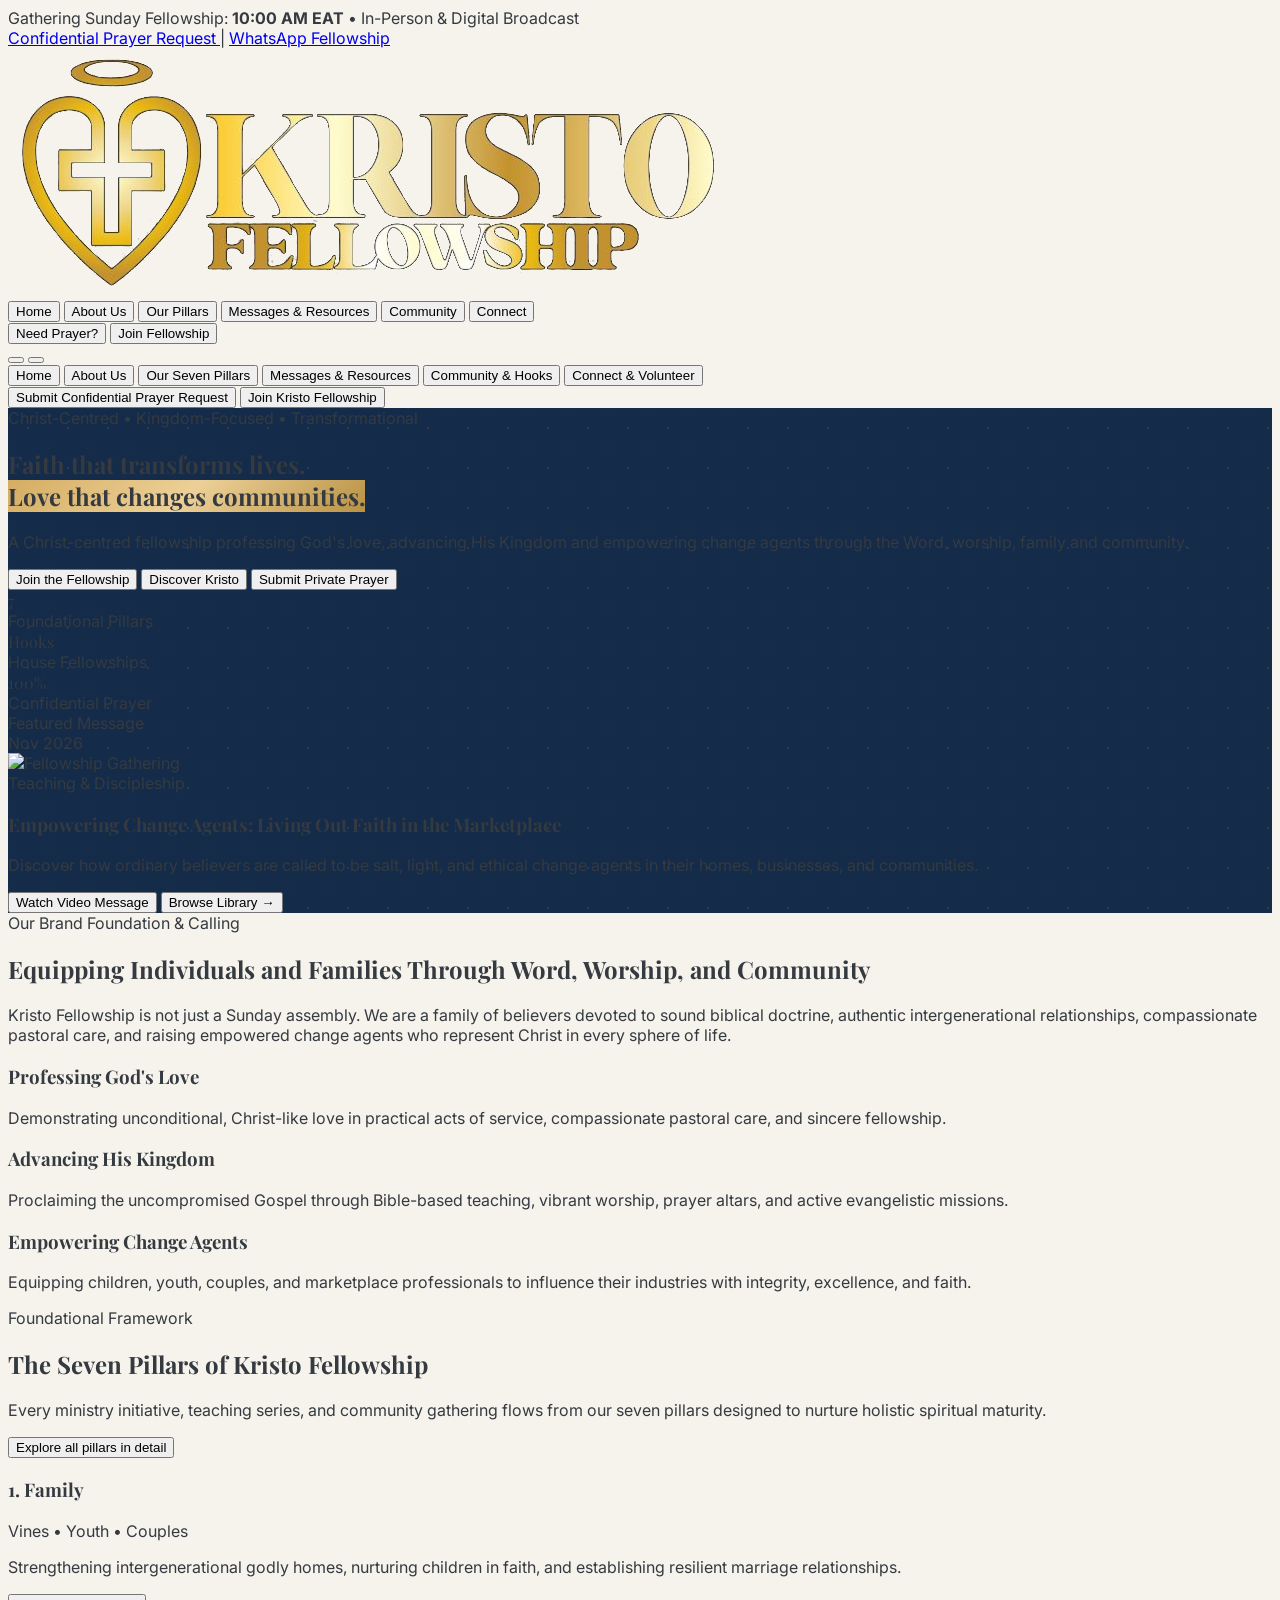
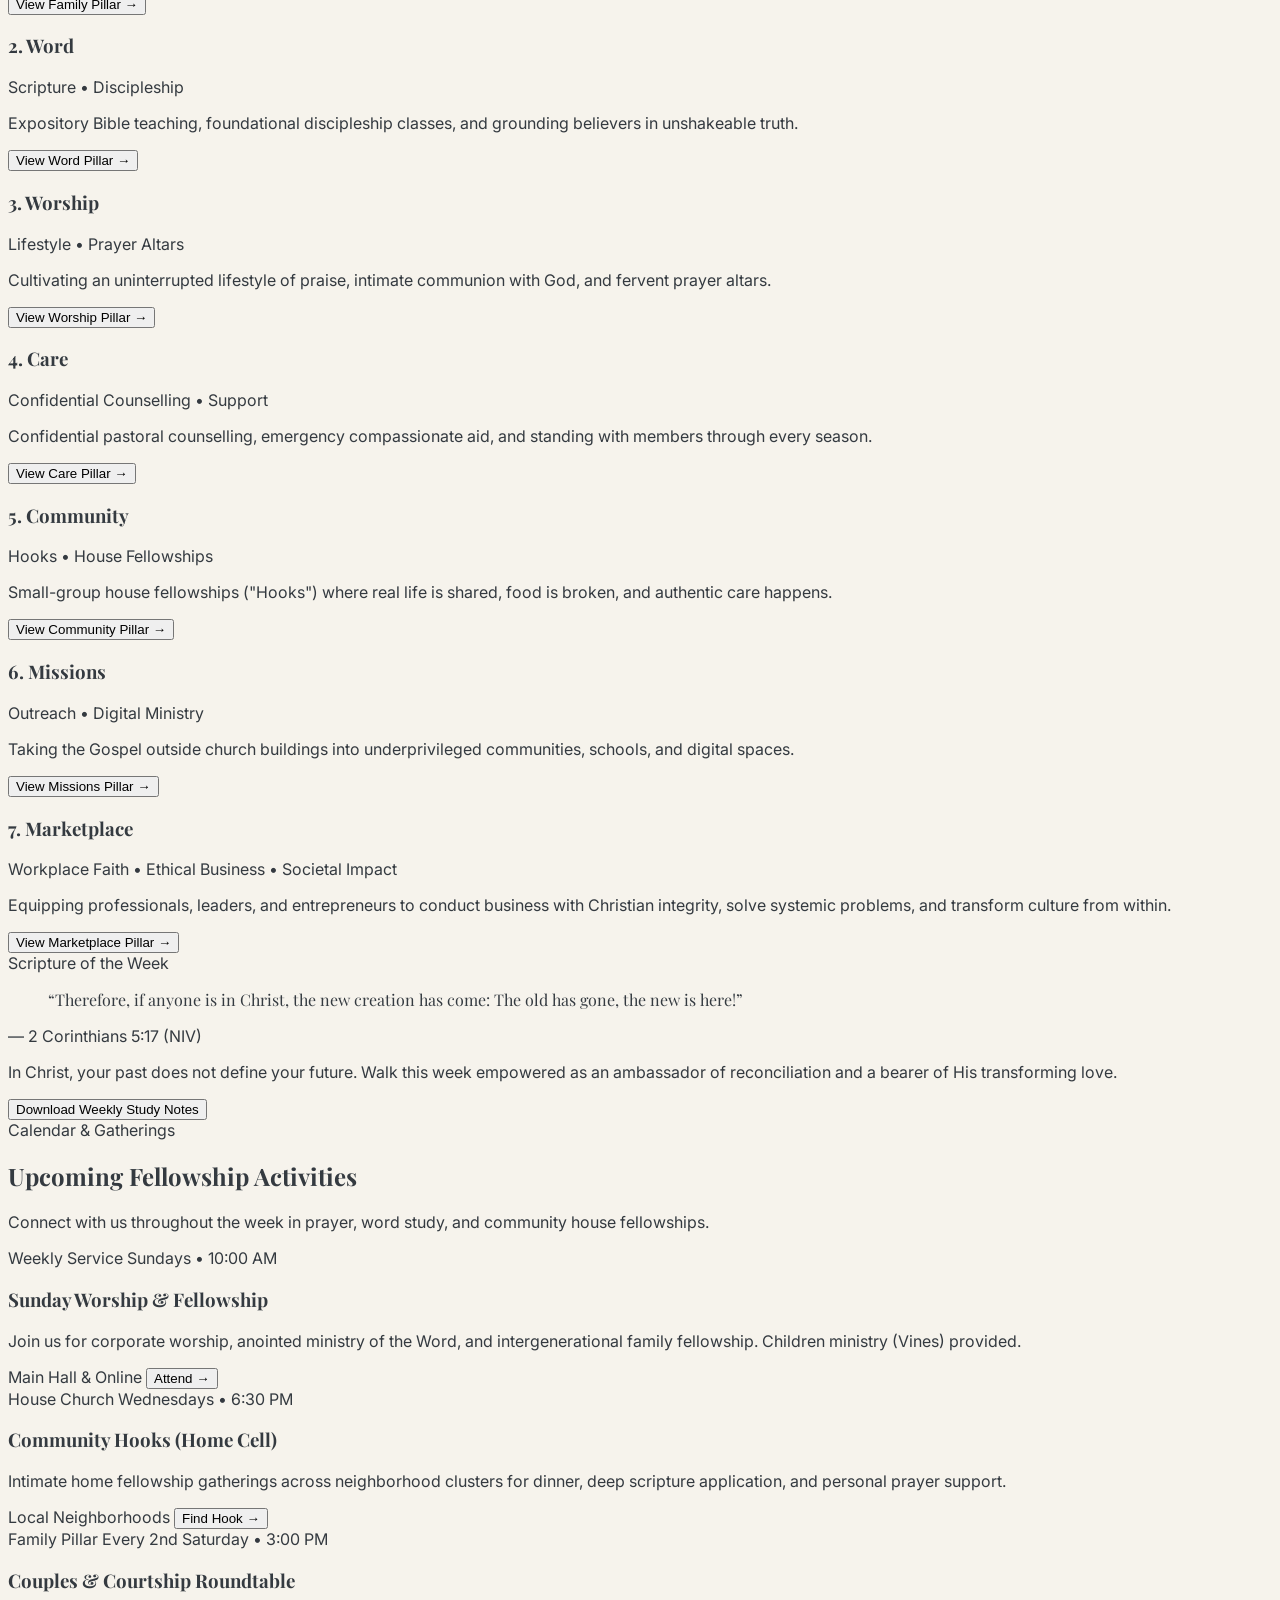
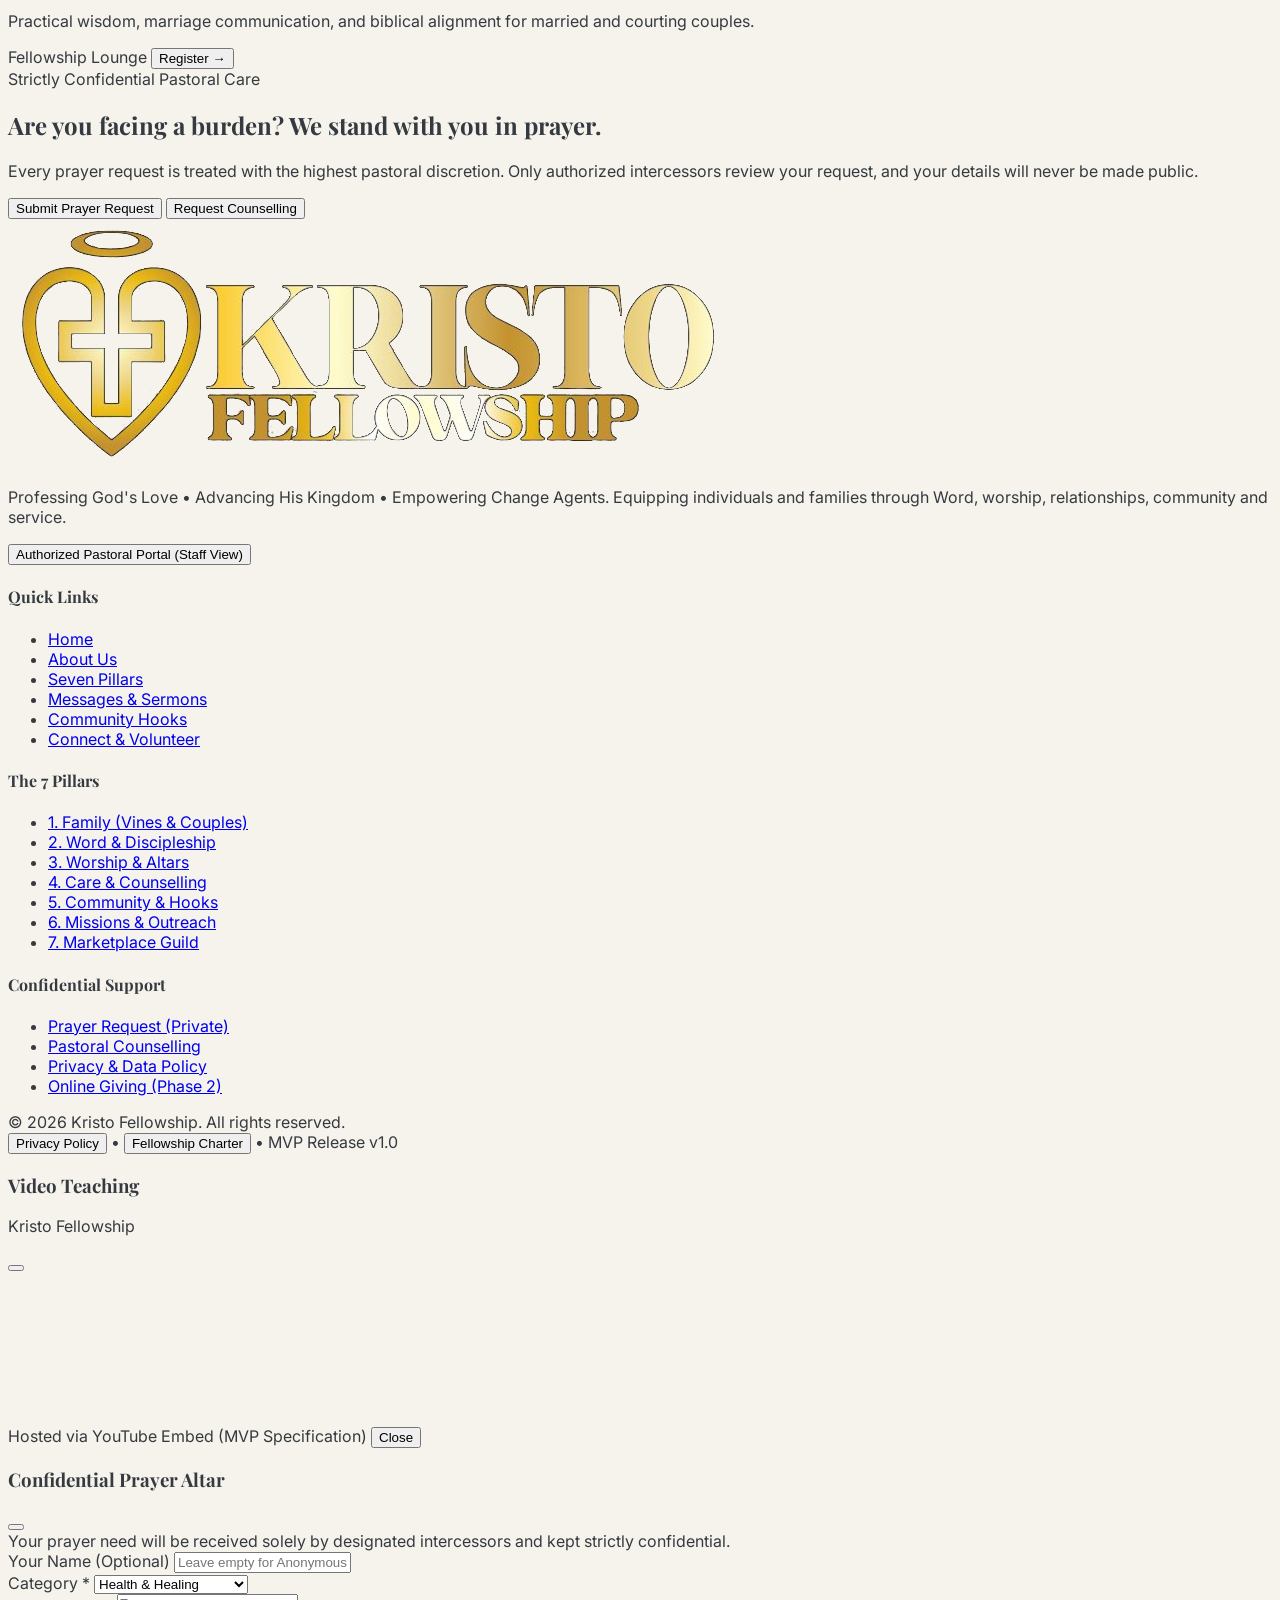
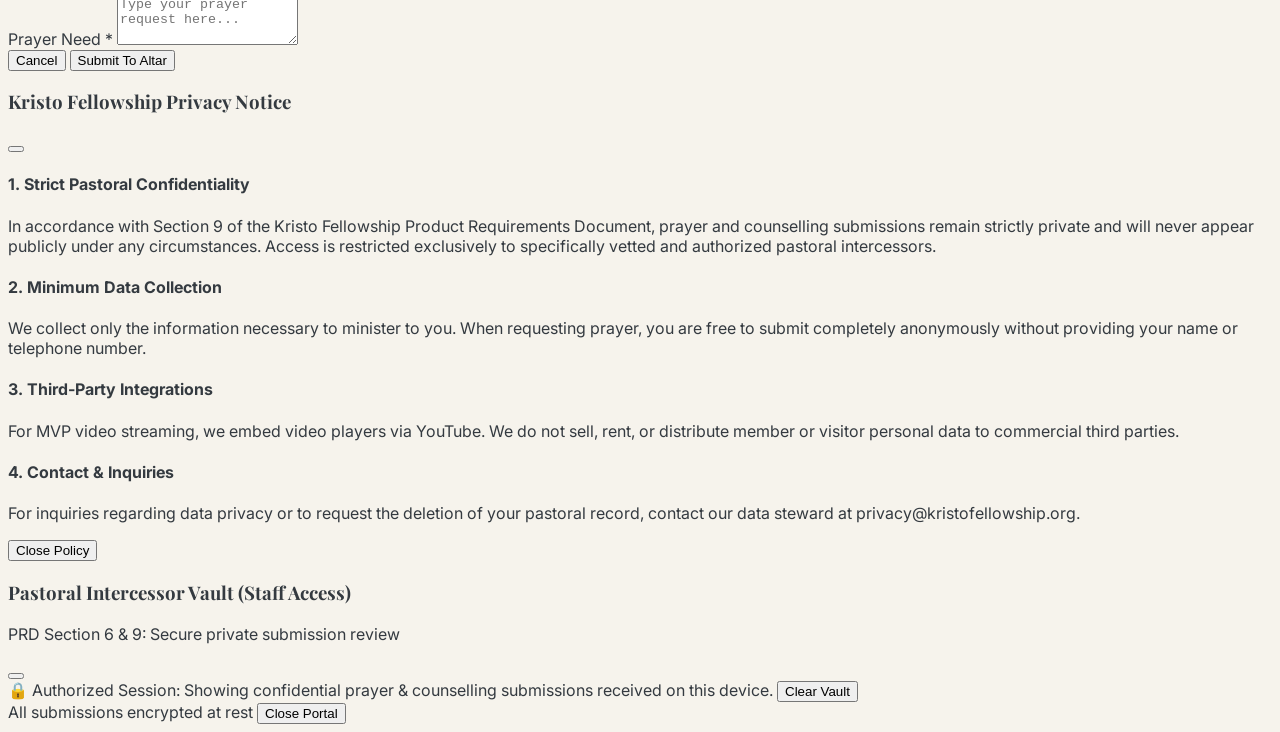
==== commit 29262eef: "Deploy localhost site: single-page index.html with assets" ====
--- a/index.html
+++ b/index.html
@@ -1,300 +1,2500 @@
 <!DOCTYPE html>
-<html lang="en">
+<html lang="en" class="scroll-smooth">
 <head>
-    <meta charset="UTF-8">
-    <meta name="viewport" content="width=device-width, initial-scale=1.0">
-    <title>Kristo Fellowship | Faith that transforms lives</title>
-    <meta name="description" content="A Christ-centred fellowship professing God's love, advancing His Kingdom and empowering change agents through the Word, worship, family and community.">
-    <meta property="og:title" content="Kristo Fellowship">
-    <meta property="og:description" content="A Christ-centred fellowship professing God's love, advancing His Kingdom and empowering change agents.">
-    <meta property="og:type" content="website">
-    <link rel="preconnect" href="https://fonts.googleapis.com">
-    <link rel="preconnect" href="https://fonts.gstatic.com" crossorigin>
-    <link href="https://fonts.googleapis.com/css2?family=Inter:wght@300;400;500;600;700&family=Playfair+Display:wght@600;700;900&display=swap" rel="stylesheet">
-    <link rel="stylesheet" href="css/style.css">
-    <link rel="icon" type="image/svg+xml" href="assets/kristo-logo.svg">
+  <meta charset="UTF-8">
+  <meta name="viewport" content="width=device-width, initial-scale=1.0">
+  <title>Kristo Fellowship | Professing God's Love • Advancing His Kingdom</title>
+  <meta name="description" content="A Christ-centred fellowship professing God's love, advancing His Kingdom and empowering change agents through the Word, worship, family and community.">
+  <meta name="keywords" content="Kristo Fellowship, Christian church, discipleship, family ministry, community hooks, biblical teaching, prayer requests">
+  <meta property="og:title" content="Kristo Fellowship | Professing God's Love">
+  <meta property="og:description" content="Faith that transforms lives. Love that changes communities.">
+  <meta property="og:type" content="website">
+  <link rel="icon" type="image/png" href="assets/logo-mark-transparent.png">
+
+  <!-- Structured Schema Data (SEO) -->
+  <script type="application/ld+json">
+  {
+    "@context": "https://schema.org",
+    "@type": "Church",
+    "name": "Kristo Fellowship",
+    "description": "Professing God's Love • Advancing His Kingdom • Empowering Change Agents",
+    "url": "https://kristofellowship.org",
+    "logo": "https://kristofellowship.org/assets/logo-full-transparent.png",
+    "event": [
+      {
+        "@type": "Event",
+        "name": "Sunday Worship & Fellowship",
+        "startDate": "2026-11-29T10:00:00+03:00",
+        "eventSchedule": {
+          "@type": "Schedule",
+          "byDay": "https://schema.org/Sunday",
+          "startTime": "10:00:00",
+          "endTime": "12:30:00"
+        }
+      }
+    ]
+  }
+  </script>
+
+  <!-- Google Fonts: Playfair Display & Inter -->
+  <link rel="preconnect" href="https://fonts.googleapis.com">
+  <link rel="preconnect" href="https://fonts.gstatic.com" crossorigin>
+  <link href="https://fonts.googleapis.com/css2?family=Inter:wght@300;400;500;600;700&family=Playfair+Display:ital,wght@0,400;0,600;0,700;1,400;1,600&display=swap" rel="stylesheet">
+
+  <!-- Tailwind CSS via CDN -->
+  <script src="https://cdn.tailwindcss.com"></script>
+  <script>
+    tailwind.config = {
+      darkMode: 'class',
+      theme: {
+        extend: {
+          colors: {
+            brand: {
+              navy: '#142B49',
+              'navy-dark': '#0c1d33',
+              'navy-light': '#1e3d67',
+              gold: '#D5AD62',
+              'gold-light': '#e5c485',
+              'gold-dark': '#b99244',
+              ivory: '#F6F3EC',
+              'ivory-dark': '#ece5d8',
+              forest: '#263B35',
+              'forest-dark': '#1a2824',
+              charcoal: '#343A40',
+              'charcoal-light': '#555d65',
+              'charcoal-muted': '#77818c'
+            }
+          },
+          fontFamily: {
+            serif: ['"Playfair Display"', 'Georgia', 'serif'],
+            sans: ['Inter', 'system-ui', '-apple-system', 'sans-serif']
+          },
+          boxShadow: {
+            'card': '0 4px 20px -2px rgba(20, 43, 73, 0.07)',
+            'card-hover': '0 12px 30px -4px rgba(20, 43, 73, 0.12)',
+            'gold': '0 4px 14px 0 rgba(213, 173, 98, 0.39)'
+          }
+        }
+      }
+    }
+  </script>
+
+  <!-- Lucide Icons -->
+  <script src="https://unpkg.com/lucide@latest"></script>
+
+  <style>
+    body {
+      background-color: #F6F3EC;
+      color: #343A40;
+      font-family: 'Inter', sans-serif;
+    }
+    h1, h2, h3, .font-serif {
+      font-family: 'Playfair Display', Georgia, serif;
+    }
+    .custom-scroll::-webkit-scrollbar {
+      width: 6px;
+      height: 6px;
+    }
+    .custom-scroll::-webkit-scrollbar-thumb {
+      background: #D5AD62;
+      border-radius: 9999px;
+    }
+    .gold-gradient {
+      background: linear-gradient(135deg, #D5AD62 0%, #ecd097 50%, #b99244 100%);
+    }
+    .navy-gradient {
+      background: linear-gradient(145deg, #142B49 0%, #1e3d67 100%);
+    }
+    .hero-pattern {
+      background-color: #142B49;
+      background-image: radial-gradient(rgba(213, 173, 98, 0.12) 1px, transparent 1px), radial-gradient(rgba(213, 173, 98, 0.06) 1px, #142B49 1px);
+      background-size: 40px 40px;
+      background-position: 0 0, 20px 20px;
+    }
+    .ivory-pattern {
+      background-color: #F6F3EC;
+      background-image: radial-gradient(#dcd5c7 1px, transparent 1px);
+      background-size: 24px 24px;
+    }
+    .view-section {
+      display: none;
+      animation: fadeIn 0.3s cubic-bezier(0.16, 1, 0.3, 1);
+    }
+    .view-section.active {
+      display: block;
+    }
+    @keyframes fadeIn {
+      from { opacity: 0; transform: translateY(6px); }
+      to { opacity: 1; transform: translateY(0); }
+    }
+  </style>
 </head>
-<body>
-
-    <!-- Navigation -->
-    <nav class="navbar" id="navbar">
-        <div class="nav-container">
-            <a href="index.html" class="nav-logo" aria-label="Kristo Fellowship Home">
-                <img src="assets/kristo-logo.svg" alt="Kristo Fellowship Logo" class="logo-img">
-            </a>
-            <button class="hamburger" id="hamburger" aria-label="Toggle menu" aria-expanded="false">
-                <span class="hamburger-line"></span>
-                <span class="hamburger-line"></span>
-                <span class="hamburger-line"></span>
+<body class="bg-brand-ivory text-brand-charcoal min-h-screen flex flex-col selection:bg-brand-gold selection:text-brand-navy">
+
+  <!-- TOP ANNOUNCEMENT BANNER -->
+  <div class="bg-brand-forest text-brand-ivory text-xs sm:text-sm py-2 px-4 border-b border-brand-forest-dark/40">
+    <div class="max-w-7xl mx-auto flex flex-col sm:flex-row justify-between items-center gap-2">
+      <div class="flex items-center gap-2 text-center sm:text-left">
+        <span class="inline-flex items-center px-2 py-0.5 rounded text-[10px] font-semibold bg-brand-gold text-brand-navy uppercase tracking-wider">Gathering</span>
+        <span>Sunday Fellowship: <strong>10:00 AM EAT</strong> • In-Person & Digital Broadcast</span>
+      </div>
+      <div class="flex items-center gap-4 text-xs">
+        <a href="#connect" onclick="navigateTo('connect', 'tab-prayer')" class="hover:text-brand-gold transition-colors flex items-center gap-1">
+          <i data-lucide="shield" class="w-3.5 h-3.5 text-brand-gold"></i>
+          <span>Confidential Prayer Request</span>
+        </a>
+        <span class="text-brand-ivory/30">|</span>
+        <a href="#community" onclick="navigateTo('community')" class="hover:text-brand-gold transition-colors flex items-center gap-1">
+          <i data-lucide="message-circle" class="w-3.5 h-3.5 text-green-400"></i>
+          <span>WhatsApp Fellowship</span>
+        </a>
+      </div>
+    </div>
+  </div>
+
+  <!-- MAIN NAVIGATION -->
+  <header class="sticky top-0 z-40 bg-brand-navy/95 backdrop-blur-md border-b border-brand-gold/20 shadow-md">
+    <div class="max-w-7xl mx-auto px-4 sm:px-6 lg:px-8">
+      <div class="flex items-center justify-between h-20">
+        <!-- Official Kristo Fellowship Logo -->
+        <a href="#home" onclick="navigateTo('home')" class="flex items-center gap-3.5 group py-1">
+          <img src="assets/logo-full-transparent.png" alt="Kristo Fellowship" class="h-11 sm:h-12 md:h-13 w-auto object-contain drop-shadow group-hover:scale-105 transition-transform duration-200">
+        </a>
+
+        <!-- Desktop Navigation Links -->
+        <nav class="hidden lg:flex items-center space-x-1 xl:space-x-2">
+          <button onclick="navigateTo('home')" class="nav-link px-3 py-2 text-sm font-medium rounded-md transition-colors text-brand-gold bg-brand-navy-light/60" data-page="home">Home</button>
+          <button onclick="navigateTo('about')" class="nav-link px-3 py-2 text-sm font-medium rounded-md transition-colors text-brand-ivory/85 hover:text-brand-gold hover:bg-brand-navy-light/40" data-page="about">About Us</button>
+          <button onclick="navigateTo('pillars')" class="nav-link px-3 py-2 text-sm font-medium rounded-md transition-colors text-brand-ivory/85 hover:text-brand-gold hover:bg-brand-navy-light/40" data-page="pillars">Our Pillars</button>
+          <button onclick="navigateTo('messages')" class="nav-link px-3 py-2 text-sm font-medium rounded-md transition-colors text-brand-ivory/85 hover:text-brand-gold hover:bg-brand-navy-light/40" data-page="messages">Messages & Resources</button>
+          <button onclick="navigateTo('community')" class="nav-link px-3 py-2 text-sm font-medium rounded-md transition-colors text-brand-ivory/85 hover:text-brand-gold hover:bg-brand-navy-light/40" data-page="community">Community</button>
+          <button onclick="navigateTo('connect')" class="nav-link px-3 py-2 text-sm font-medium rounded-md transition-colors text-brand-ivory/85 hover:text-brand-gold hover:bg-brand-navy-light/40" data-page="connect">Connect</button>
+        </nav>
+
+        <!-- Right Action Button -->
+        <div class="hidden lg:flex items-center gap-3">
+          <button onclick="openPrayerModal()" class="px-3.5 py-2 text-xs font-semibold rounded-md border border-brand-gold/60 text-brand-gold hover:bg-brand-gold/10 transition-colors flex items-center gap-1.5">
+            <i data-lucide="heart" class="w-3.5 h-3.5"></i>
+            <span>Need Prayer?</span>
+          </button>
+          <button onclick="navigateTo('connect', 'tab-join')" class="px-4 py-2 text-xs font-semibold rounded-md bg-brand-gold text-brand-navy hover:bg-brand-gold-light transition-all shadow-gold hover:shadow-lg font-medium">
+            Join Fellowship
+          </button>
+        </div>
+
+        <!-- Mobile Menu Trigger -->
+        <div class="flex lg:hidden items-center gap-2">
+          <button onclick="openPrayerModal()" class="p-2 text-brand-gold hover:text-brand-gold-light focus:outline-none" title="Prayer Request">
+            <i data-lucide="heart" class="w-5 h-5"></i>
+          </button>
+          <button id="mobile-menu-btn" onclick="toggleMobileMenu()" class="p-2 rounded-md text-brand-ivory hover:text-brand-gold hover:bg-brand-navy-light focus:outline-none" aria-label="Toggle Navigation">
+            <i data-lucide="menu" id="menu-icon" class="w-6 h-6"></i>
+          </button>
+        </div>
+      </div>
+    </div>
+
+    <!-- Mobile Drawer Navigation -->
+    <div id="mobile-menu" class="hidden lg:hidden bg-brand-navy border-t border-brand-gold/20 px-4 pt-3 pb-6 space-y-2">
+      <button onclick="navigateTo('home'); toggleMobileMenu();" class="block w-full text-left px-3 py-2.5 rounded-md text-base font-medium text-brand-ivory hover:bg-brand-navy-light hover:text-brand-gold">Home</button>
+      <button onclick="navigateTo('about'); toggleMobileMenu();" class="block w-full text-left px-3 py-2.5 rounded-md text-base font-medium text-brand-ivory hover:bg-brand-navy-light hover:text-brand-gold">About Us</button>
+      <button onclick="navigateTo('pillars'); toggleMobileMenu();" class="block w-full text-left px-3 py-2.5 rounded-md text-base font-medium text-brand-ivory hover:bg-brand-navy-light hover:text-brand-gold">Our Seven Pillars</button>
+      <button onclick="navigateTo('messages'); toggleMobileMenu();" class="block w-full text-left px-3 py-2.5 rounded-md text-base font-medium text-brand-ivory hover:bg-brand-navy-light hover:text-brand-gold">Messages & Resources</button>
+      <button onclick="navigateTo('community'); toggleMobileMenu();" class="block w-full text-left px-3 py-2.5 rounded-md text-base font-medium text-brand-ivory hover:bg-brand-navy-light hover:text-brand-gold">Community & Hooks</button>
+      <button onclick="navigateTo('connect'); toggleMobileMenu();" class="block w-full text-left px-3 py-2.5 rounded-md text-base font-medium text-brand-ivory hover:bg-brand-navy-light hover:text-brand-gold">Connect & Volunteer</button>
+      
+      <div class="pt-4 border-t border-brand-navy-light flex flex-col gap-2">
+        <button onclick="openPrayerModal(); toggleMobileMenu();" class="w-full py-2.5 px-4 text-center text-sm font-semibold rounded-md border border-brand-gold text-brand-gold hover:bg-brand-gold/10">
+          <i data-lucide="shield" class="w-4 h-4 inline mr-1 text-brand-gold"></i> Submit Confidential Prayer Request
+        </button>
+        <button onclick="navigateTo('connect', 'tab-join'); toggleMobileMenu();" class="w-full py-2.5 px-4 text-center text-sm font-semibold rounded-md bg-brand-gold text-brand-navy hover:bg-brand-gold-light shadow-gold">
+          Join Kristo Fellowship
+        </button>
+      </div>
+    </div>
+  </header>
+
+  <!-- MAIN CONTENT CONTAINER (SPA VIEWS) -->
+  <main class="flex-grow">
+
+    <!-- ========================================== -->
+    <!-- 1. HOME VIEW (view-home) -->
+    <!-- ========================================== -->
+    <section id="view-home" class="view-section active">
+      <!-- HERO SECTION -->
+      <div class="hero-pattern text-brand-ivory pt-16 pb-20 md:pt-24 md:pb-28 relative overflow-hidden border-b border-brand-gold/20">
+        <!-- Ambient Glow Circles -->
+        <div class="absolute -top-24 -right-24 w-96 h-96 rounded-full bg-brand-gold/10 blur-3xl pointer-events-none"></div>
+        <div class="absolute -bottom-24 -left-24 w-96 h-96 rounded-full bg-brand-forest/30 blur-3xl pointer-events-none"></div>
+
+        <div class="max-w-7xl mx-auto px-4 sm:px-6 lg:px-8 relative z-10">
+          <div class="grid grid-cols-1 lg:grid-cols-12 gap-12 items-center">
+            
+            <div class="lg:col-span-7 space-y-6 text-center lg:text-left">
+              <!-- Eyebrow Badge -->
+              <div class="inline-flex items-center gap-2 px-3.5 py-1.5 rounded-full bg-brand-navy-light/80 border border-brand-gold/40 text-brand-gold text-xs font-semibold tracking-wider uppercase">
+                <span class="w-2 h-2 rounded-full bg-brand-gold animate-pulse"></span>
+                <span>Christ-Centred • Kingdom-Focused • Transformational</span>
+              </div>
+
+              <!-- Main Headline -->
+              <h1 class="text-4xl sm:text-5xl lg:text-6xl font-serif font-bold text-brand-ivory leading-[1.15] tracking-tight">
+                Faith that transforms lives. <br/>
+                <span class="text-transparent bg-clip-text gold-gradient">Love that changes communities.</span>
+              </h1>
+
+              <!-- Supporting Copy -->
+              <p class="text-lg sm:text-xl text-brand-ivory/80 max-w-2xl font-light leading-relaxed">
+                A Christ-centred fellowship professing God's love, advancing His Kingdom and empowering change agents through the Word, worship, family and community.
+              </p>
+
+              <!-- Calls To Action -->
+              <div class="pt-2 flex flex-col sm:flex-row items-center justify-center lg:justify-start gap-4">
+                <button onclick="navigateTo('connect', 'tab-join')" class="w-full sm:w-auto px-7 py-3.5 rounded-md bg-brand-gold text-brand-navy font-semibold text-sm hover:bg-brand-gold-light transition-all shadow-gold hover:shadow-lg flex items-center justify-center gap-2">
+                  <span>Join the Fellowship</span>
+                  <i data-lucide="arrow-right" class="w-4 h-4"></i>
+                </button>
+                <button onclick="navigateTo('about')" class="w-full sm:w-auto px-7 py-3.5 rounded-md border border-brand-ivory/30 text-brand-ivory font-medium text-sm hover:bg-brand-navy-light hover:border-brand-gold transition-colors flex items-center justify-center gap-2">
+                  <span>Discover Kristo</span>
+                  <i data-lucide="compass" class="w-4 h-4 text-brand-gold"></i>
+                </button>
+                <button onclick="openPrayerModal()" class="w-full sm:w-auto px-5 py-3.5 text-xs text-brand-gold hover:underline flex items-center justify-center gap-1.5 font-medium">
+                  <i data-lucide="shield-check" class="w-4 h-4 text-brand-gold"></i>
+                  <span>Submit Private Prayer</span>
+                </button>
+              </div>
+
+              <!-- Key Pillars Strip -->
+              <div class="pt-8 grid grid-cols-3 gap-4 border-t border-brand-ivory/10 text-left">
+                <div>
+                  <div class="text-2xl font-serif font-bold text-brand-gold">7</div>
+                  <div class="text-xs text-brand-ivory/70 uppercase tracking-wider">Foundational Pillars</div>
+                </div>
+                <div>
+                  <div class="text-2xl font-serif font-bold text-brand-gold">Hooks</div>
+                  <div class="text-xs text-brand-ivory/70 uppercase tracking-wider">House Fellowships</div>
+                </div>
+                <div>
+                  <div class="text-2xl font-serif font-bold text-brand-gold">100%</div>
+                  <div class="text-xs text-brand-ivory/70 uppercase tracking-wider">Confidential Prayer</div>
+                </div>
+              </div>
+            </div>
+
+            <!-- Hero Feature Card: Latest Teaching & Fellowship Highlight -->
+            <div class="lg:col-span-5">
+              <div class="bg-brand-navy-light/70 backdrop-blur border border-brand-gold/30 rounded-2xl p-6 sm:p-8 shadow-2xl relative">
+                <div class="flex items-center justify-between pb-4 border-b border-brand-ivory/10">
+                  <div class="flex items-center gap-2">
+                    <span class="w-3 h-3 rounded-full bg-brand-gold"></span>
+                    <span class="text-xs font-semibold tracking-wider uppercase text-brand-gold">Featured Message</span>
+                  </div>
+                  <span class="text-xs text-brand-ivory/60">Nov 2026</span>
+                </div>
+
+                <!-- Video Preview Box -->
+                <div class="mt-4 relative rounded-xl overflow-hidden group cursor-pointer aspect-video bg-brand-navy border border-brand-gold/20" onclick="playVideo('dQw4w9WgXcQ', 'Empowering Change Agents in the Marketplace', 'Pastor David & Leadership')">
+                  <img src="https://images.unsplash.com/photo-1511632765486-a01980e01a18?auto=format&fit=crop&w=800&q=80" alt="Fellowship Gathering" class="w-full h-full object-cover group-hover:scale-105 transition-transform duration-500 opacity-75">
+                  <div class="absolute inset-0 bg-brand-navy/50 group-hover:bg-brand-navy/30 transition-colors flex items-center justify-center">
+                    <div class="w-14 h-14 rounded-full bg-brand-gold/90 text-brand-navy flex items-center justify-center shadow-gold group-hover:scale-110 transition-transform">
+                      <i data-lucide="play" class="w-6 h-6 fill-current ml-0.5"></i>
+                    </div>
+                  </div>
+                  <div class="absolute bottom-2 right-2 bg-brand-navy/90 text-[11px] px-2 py-0.5 rounded text-brand-ivory">
+                    Teaching & Discipleship
+                  </div>
+                </div>
+
+                <div class="mt-4">
+                  <h3 class="font-serif text-lg font-bold text-brand-ivory group-hover:text-brand-gold">
+                    Empowering Change Agents: Living Out Faith in the Marketplace
+                  </h3>
+                  <p class="text-xs text-brand-ivory/70 mt-1 line-clamp-2">
+                    Discover how ordinary believers are called to be salt, light, and ethical change agents in their homes, businesses, and communities.
+                  </p>
+                  <div class="mt-4 pt-4 border-t border-brand-ivory/10 flex items-center justify-between">
+                    <button onclick="playVideo('dQw4w9WgXcQ', 'Empowering Change Agents in the Marketplace', 'Pastor David & Leadership')" class="text-xs text-brand-gold font-semibold flex items-center gap-1 hover:underline">
+                      <i data-lucide="play-circle" class="w-4 h-4"></i> Watch Video Message
+                    </button>
+                    <button onclick="navigateTo('messages')" class="text-xs text-brand-ivory/70 hover:text-brand-ivory">
+                      Browse Library →
+                    </button>
+                  </div>
+                </div>
+              </div>
+            </div>
+
+          </div>
+        </div>
+      </div>
+
+      <!-- WELCOME & POSITIONING STATEMENT -->
+      <section class="py-16 bg-brand-ivory border-b border-brand-ivory-dark">
+        <div class="max-w-5xl mx-auto px-4 sm:px-6 lg:px-8 text-center space-y-6">
+          <div class="inline-flex items-center gap-1 text-brand-gold-dark text-xs font-bold uppercase tracking-widest">
+            <i data-lucide="sparkles" class="w-4 h-4 text-brand-gold"></i>
+            <span>Our Brand Foundation & Calling</span>
+          </div>
+          <h2 class="text-3xl sm:text-4xl font-serif font-bold text-brand-navy">
+            Equipping Individuals and Families Through Word, Worship, and Community
+          </h2>
+          <p class="text-base sm:text-lg text-brand-charcoal-light leading-relaxed max-w-3xl mx-auto">
+            Kristo Fellowship is not just a Sunday assembly. We are a family of believers devoted to sound biblical doctrine, authentic intergenerational relationships, compassionate pastoral care, and raising empowered change agents who represent Christ in every sphere of life.
+          </p>
+
+          <!-- 3 Mission Anchors -->
+          <div class="grid grid-cols-1 md:grid-cols-3 gap-6 pt-6 text-left">
+            <div class="bg-white p-6 rounded-xl border border-brand-ivory-dark shadow-card hover:shadow-card-hover transition-all">
+              <div class="w-12 h-12 rounded-lg bg-brand-navy/5 text-brand-navy flex items-center justify-center mb-4">
+                <i data-lucide="heart-handshake" class="w-6 h-6 text-brand-gold-dark"></i>
+              </div>
+              <h3 class="font-serif text-lg font-bold text-brand-navy mb-2">Professing God's Love</h3>
+              <p class="text-sm text-brand-charcoal-muted leading-relaxed">
+                Demonstrating unconditional, Christ-like love in practical acts of service, compassionate pastoral care, and sincere fellowship.
+              </p>
+            </div>
+
+            <div class="bg-white p-6 rounded-xl border border-brand-ivory-dark shadow-card hover:shadow-card-hover transition-all">
+              <div class="w-12 h-12 rounded-lg bg-brand-navy/5 text-brand-navy flex items-center justify-center mb-4">
+                <i data-lucide="crown" class="w-6 h-6 text-brand-gold-dark"></i>
+              </div>
+              <h3 class="font-serif text-lg font-bold text-brand-navy mb-2">Advancing His Kingdom</h3>
+              <p class="text-sm text-brand-charcoal-muted leading-relaxed">
+                Proclaiming the uncompromised Gospel through Bible-based teaching, vibrant worship, prayer altars, and active evangelistic missions.
+              </p>
+            </div>
+
+            <div class="bg-white p-6 rounded-xl border border-brand-ivory-dark shadow-card hover:shadow-card-hover transition-all">
+              <div class="w-12 h-12 rounded-lg bg-brand-navy/5 text-brand-navy flex items-center justify-center mb-4">
+                <i data-lucide="zap" class="w-6 h-6 text-brand-gold-dark"></i>
+              </div>
+              <h3 class="font-serif text-lg font-bold text-brand-navy mb-2">Empowering Change Agents</h3>
+              <p class="text-sm text-brand-charcoal-muted leading-relaxed">
+                Equipping children, youth, couples, and marketplace professionals to influence their industries with integrity, excellence, and faith.
+              </p>
+            </div>
+          </div>
+        </div>
+      </section>
+
+      <!-- SEVEN PILLARS PREVIEW -->
+      <section class="py-20 bg-white border-b border-brand-ivory-dark">
+        <div class="max-w-7xl mx-auto px-4 sm:px-6 lg:px-8">
+          <div class="flex flex-col md:flex-row md:items-end justify-between mb-12 gap-4">
+            <div>
+              <span class="text-brand-gold-dark font-bold text-xs uppercase tracking-widest block mb-1">Foundational Framework</span>
+              <h2 class="text-3xl sm:text-4xl font-serif font-bold text-brand-navy">The Seven Pillars of Kristo Fellowship</h2>
+              <p class="text-brand-charcoal-light text-sm sm:text-base mt-2 max-w-2xl">
+                Every ministry initiative, teaching series, and community gathering flows from our seven pillars designed to nurture holistic spiritual maturity.
+              </p>
+            </div>
+            <button onclick="navigateTo('pillars')" class="inline-flex items-center gap-1.5 text-sm font-semibold text-brand-navy hover:text-brand-gold transition-colors">
+              <span>Explore all pillars in detail</span>
+              <i data-lucide="arrow-right" class="w-4 h-4"></i>
             </button>
-            <ul class="nav-links" id="nav-links">
-                <li><a href="index.html" class="nav-link active">Home</a></li>
-                <li><a href="about.html" class="nav-link">About Us</a></li>
-                <li><a href="pillars.html" class="nav-link">Our Pillars</a></li>
-                <li><a href="messages.html" class="nav-link">Messages &amp; Resources</a></li>
-                <li><a href="community.html" class="nav-link">Community</a></li>
-                <li><a href="connect.html" class="nav-link">Connect</a></li>
-            </ul>
-        </div>
-    </nav>
-
-    <!-- Hero Section -->
-    <header class="hero">
-        <div class="hero-content">
-            <img src="assets/kristo-logo.svg" alt="Kristo Fellowship Logo" class="hero-logo">
-            <span class="hero-kicker">Kristo Fellowship</span>
-            <h1 class="hero-title">Faith that transforms lives.<br>Love that changes communities.</h1>
-            <p class="hero-subtitle">A Christ-centred fellowship professing God's love, advancing His Kingdom and empowering change agents through the Word, worship, family and community.</p>
-            <div class="hero-actions">
-                <a href="about.html" class="btn btn-primary">Discover Kristo</a>
-                <a href="connect.html" class="btn btn-outline">Join the Fellowship</a>
-            </div>
-        </div>
-    </header>
-
-    <!-- Welcome Section -->
-    <section class="welcome section">
-        <div class="container">
-            <div class="welcome-content">
-                <div class="welcome-text">
-                    <h2 class="section-title">Welcome to Kristo Fellowship</h2>
-                    <p class="lead">We are a Christ-centred community dedicated to knowing Jesus and making Him known. Whether you're seeking spiritual growth, family connection, or a place to belong, you're welcome here.</p>
-                    <div class="welcome-stats">
-                        <div class="stat-item">
-                            <span class="stat-number">7</span>
-                            <span class="stat-label">Pillars of Fellowship</span>
-                        </div>
-                        <div class="stat-item">
-                            <span class="stat-divider"></span>
-                            <span class="stat-number">All Ages</span>
-                            <span class="stat-label">Families Welcome</span>
-                        </div>
-                        <div class="stat-item">
-                            <span class="stat-divider"></span>
-                            <span class="stat-number">Weekly</span>
-                            <span class="stat-label">Services &amp; Gatherings</span>
-                        </div>
-                    </div>
-                </div>
-                <div class="welcome-image">
-                    <div class="image-placeholder"></div>
-                </div>
-            </div>
-        </div>
+          </div>
+
+          <!-- 7 Pillar Grid -->
+          <div class="grid grid-cols-1 sm:grid-cols-2 lg:grid-cols-4 gap-6">
+            <!-- 1. Family -->
+            <div class="bg-brand-ivory/60 rounded-xl p-6 border border-brand-ivory-dark hover:border-brand-gold/60 transition-all group">
+              <div class="w-10 h-10 rounded-lg bg-brand-navy text-brand-gold flex items-center justify-center mb-4 group-hover:scale-110 transition-transform">
+                <i data-lucide="users" class="w-5 h-5"></i>
+              </div>
+              <h3 class="font-serif text-lg font-bold text-brand-navy mb-1">1. Family</h3>
+              <p class="text-xs text-brand-gold-dark font-medium mb-2">Vines • Youth • Couples</p>
+              <p class="text-xs text-brand-charcoal-muted leading-relaxed mb-4">
+                Strengthening intergenerational godly homes, nurturing children in faith, and establishing resilient marriage relationships.
+              </p>
+              <button onclick="navigateTo('pillars', 'pillar-family')" class="text-xs font-semibold text-brand-navy hover:text-brand-gold inline-flex items-center gap-1">
+                View Family Pillar →
+              </button>
+            </div>
+
+            <!-- 2. Word -->
+            <div class="bg-brand-ivory/60 rounded-xl p-6 border border-brand-ivory-dark hover:border-brand-gold/60 transition-all group">
+              <div class="w-10 h-10 rounded-lg bg-brand-navy text-brand-gold flex items-center justify-center mb-4 group-hover:scale-110 transition-transform">
+                <i data-lucide="book-open" class="w-5 h-5"></i>
+              </div>
+              <h3 class="font-serif text-lg font-bold text-brand-navy mb-1">2. Word</h3>
+              <p class="text-xs text-brand-gold-dark font-medium mb-2">Scripture • Discipleship</p>
+              <p class="text-xs text-brand-charcoal-muted leading-relaxed mb-4">
+                Expository Bible teaching, foundational discipleship classes, and grounding believers in unshakeable truth.
+              </p>
+              <button onclick="navigateTo('pillars', 'pillar-word')" class="text-xs font-semibold text-brand-navy hover:text-brand-gold inline-flex items-center gap-1">
+                View Word Pillar →
+              </button>
+            </div>
+
+            <!-- 3. Worship -->
+            <div class="bg-brand-ivory/60 rounded-xl p-6 border border-brand-ivory-dark hover:border-brand-gold/60 transition-all group">
+              <div class="w-10 h-10 rounded-lg bg-brand-navy text-brand-gold flex items-center justify-center mb-4 group-hover:scale-110 transition-transform">
+                <i data-lucide="flame" class="w-5 h-5"></i>
+              </div>
+              <h3 class="font-serif text-lg font-bold text-brand-navy mb-1">3. Worship</h3>
+              <p class="text-xs text-brand-gold-dark font-medium mb-2">Lifestyle • Prayer Altars</p>
+              <p class="text-xs text-brand-charcoal-muted leading-relaxed mb-4">
+                Cultivating an uninterrupted lifestyle of praise, intimate communion with God, and fervent prayer altars.
+              </p>
+              <button onclick="navigateTo('pillars', 'pillar-worship')" class="text-xs font-semibold text-brand-navy hover:text-brand-gold inline-flex items-center gap-1">
+                View Worship Pillar →
+              </button>
+            </div>
+
+            <!-- 4. Care -->
+            <div class="bg-brand-ivory/60 rounded-xl p-6 border border-brand-ivory-dark hover:border-brand-gold/60 transition-all group">
+              <div class="w-10 h-10 rounded-lg bg-brand-navy text-brand-gold flex items-center justify-center mb-4 group-hover:scale-110 transition-transform">
+                <i data-lucide="shield" class="w-5 h-5"></i>
+              </div>
+              <h3 class="font-serif text-lg font-bold text-brand-navy mb-1">4. Care</h3>
+              <p class="text-xs text-brand-gold-dark font-medium mb-2">Confidential Counselling • Support</p>
+              <p class="text-xs text-brand-charcoal-muted leading-relaxed mb-4">
+                Confidential pastoral counselling, emergency compassionate aid, and standing with members through every season.
+              </p>
+              <button onclick="navigateTo('pillars', 'pillar-care')" class="text-xs font-semibold text-brand-navy hover:text-brand-gold inline-flex items-center gap-1">
+                View Care Pillar →
+              </button>
+            </div>
+
+            <!-- 5. Community -->
+            <div class="bg-brand-ivory/60 rounded-xl p-6 border border-brand-ivory-dark hover:border-brand-gold/60 transition-all group">
+              <div class="w-10 h-10 rounded-lg bg-brand-navy text-brand-gold flex items-center justify-center mb-4 group-hover:scale-110 transition-transform">
+                <i data-lucide="home" class="w-5 h-5"></i>
+              </div>
+              <h3 class="font-serif text-lg font-bold text-brand-navy mb-1">5. Community</h3>
+              <p class="text-xs text-brand-gold-dark font-medium mb-2">Hooks • House Fellowships</p>
+              <p class="text-xs text-brand-charcoal-muted leading-relaxed mb-4">
+                Small-group house fellowships ("Hooks") where real life is shared, food is broken, and authentic care happens.
+              </p>
+              <button onclick="navigateTo('pillars', 'pillar-community')" class="text-xs font-semibold text-brand-navy hover:text-brand-gold inline-flex items-center gap-1">
+                View Community Pillar →
+              </button>
+            </div>
+
+            <!-- 6. Missions -->
+            <div class="bg-brand-ivory/60 rounded-xl p-6 border border-brand-ivory-dark hover:border-brand-gold/60 transition-all group">
+              <div class="w-10 h-10 rounded-lg bg-brand-navy text-brand-gold flex items-center justify-center mb-4 group-hover:scale-110 transition-transform">
+                <i data-lucide="globe" class="w-5 h-5"></i>
+              </div>
+              <h3 class="font-serif text-lg font-bold text-brand-navy mb-1">6. Missions</h3>
+              <p class="text-xs text-brand-gold-dark font-medium mb-2">Outreach • Digital Ministry</p>
+              <p class="text-xs text-brand-charcoal-muted leading-relaxed mb-4">
+                Taking the Gospel outside church buildings into underprivileged communities, schools, and digital spaces.
+              </p>
+              <button onclick="navigateTo('pillars', 'pillar-missions')" class="text-xs font-semibold text-brand-navy hover:text-brand-gold inline-flex items-center gap-1">
+                View Missions Pillar →
+              </button>
+            </div>
+
+            <!-- 7. Marketplace -->
+            <div class="bg-brand-ivory/60 rounded-xl p-6 border border-brand-ivory-dark hover:border-brand-gold/60 transition-all group sm:col-span-2 lg:col-span-2">
+              <div class="w-10 h-10 rounded-lg bg-brand-navy text-brand-gold flex items-center justify-center mb-4 group-hover:scale-110 transition-transform">
+                <i data-lucide="briefcase" class="w-5 h-5"></i>
+              </div>
+              <h3 class="font-serif text-lg font-bold text-brand-navy mb-1">7. Marketplace</h3>
+              <p class="text-xs text-brand-gold-dark font-medium mb-2">Workplace Faith • Ethical Business • Societal Impact</p>
+              <p class="text-xs text-brand-charcoal-muted leading-relaxed mb-4">
+                Equipping professionals, leaders, and entrepreneurs to conduct business with Christian integrity, solve systemic problems, and transform culture from within.
+              </p>
+              <button onclick="navigateTo('pillars', 'pillar-marketplace')" class="text-xs font-semibold text-brand-navy hover:text-brand-gold inline-flex items-center gap-1">
+                View Marketplace Pillar →
+              </button>
+            </div>
+
+          </div>
+        </div>
+      </section>
+
+      <!-- SCRIPTURE OF THE WEEK -->
+      <section class="py-16 bg-brand-forest text-brand-ivory relative overflow-hidden">
+        <div class="max-w-4xl mx-auto px-4 sm:px-6 lg:px-8 text-center relative z-10 space-y-6">
+          <div class="inline-flex items-center gap-2 px-3 py-1 rounded-full bg-brand-forest-dark/60 border border-brand-gold/40 text-brand-gold text-xs font-semibold uppercase tracking-wider">
+            <i data-lucide="bookmark" class="w-3.5 h-3.5"></i>
+            <span>Scripture of the Week</span>
+          </div>
+
+          <blockquote class="text-2xl sm:text-3xl lg:text-4xl font-serif italic text-brand-ivory leading-relaxed">
+            “Therefore, if anyone is in Christ, the new creation has come: The old has gone, the new is here!”
+          </blockquote>
+
+          <div class="text-brand-gold font-semibold tracking-wider uppercase text-sm">
+            — 2 Corinthians 5:17 (NIV)
+          </div>
+
+          <p class="text-sm text-brand-ivory/80 max-w-xl mx-auto font-light leading-relaxed">
+            In Christ, your past does not define your future. Walk this week empowered as an ambassador of reconciliation and a bearer of His transforming love.
+          </p>
+
+          <div class="pt-2">
+            <button onclick="navigateTo('messages')" class="inline-flex items-center gap-2 px-5 py-2.5 rounded-md bg-brand-gold text-brand-navy text-xs font-bold hover:bg-brand-gold-light transition-colors shadow-gold">
+              <i data-lucide="book-marked" class="w-4 h-4"></i>
+              <span>Download Weekly Study Notes</span>
+            </button>
+          </div>
+        </div>
+      </section>
+
+      <!-- UPCOMING ACTIVITIES & GATHERINGS -->
+      <section class="py-20 bg-brand-ivory">
+        <div class="max-w-7xl mx-auto px-4 sm:px-6 lg:px-8">
+          <div class="text-center max-w-2xl mx-auto mb-12">
+            <span class="text-brand-gold-dark font-bold text-xs uppercase tracking-widest block mb-1">Calendar & Gatherings</span>
+            <h2 class="text-3xl font-serif font-bold text-brand-navy">Upcoming Fellowship Activities</h2>
+            <p class="text-sm text-brand-charcoal-light mt-2">
+              Connect with us throughout the week in prayer, word study, and community house fellowships.
+            </p>
+          </div>
+
+          <div class="grid grid-cols-1 md:grid-cols-3 gap-6">
+            <!-- Event 1 -->
+            <div class="bg-white rounded-xl p-6 border border-brand-ivory-dark shadow-card flex flex-col justify-between">
+              <div>
+                <div class="flex items-center justify-between text-xs text-brand-gold-dark font-semibold uppercase mb-3">
+                  <span class="bg-brand-navy/5 px-2.5 py-1 rounded">Weekly Service</span>
+                  <span>Sundays • 10:00 AM</span>
+                </div>
+                <h3 class="font-serif text-lg font-bold text-brand-navy mb-2">Sunday Worship & Fellowship</h3>
+                <p class="text-xs text-brand-charcoal-muted leading-relaxed">
+                  Join us for corporate worship, anointed ministry of the Word, and intergenerational family fellowship. Children ministry (Vines) provided.
+                </p>
+              </div>
+              <div class="mt-6 pt-4 border-t border-brand-ivory-dark flex items-center justify-between text-xs">
+                <span class="text-brand-charcoal-light flex items-center gap-1"><i data-lucide="map-pin" class="w-3.5 h-3.5 text-brand-gold-dark"></i> Main Hall & Online</span>
+                <button onclick="navigateTo('connect', 'tab-join')" class="text-brand-gold-dark font-semibold hover:underline">Attend →</button>
+              </div>
+            </div>
+
+            <!-- Event 2 -->
+            <div class="bg-white rounded-xl p-6 border border-brand-ivory-dark shadow-card flex flex-col justify-between">
+              <div>
+                <div class="flex items-center justify-between text-xs text-brand-gold-dark font-semibold uppercase mb-3">
+                  <span class="bg-brand-navy/5 px-2.5 py-1 rounded">House Church</span>
+                  <span>Wednesdays • 6:30 PM</span>
+                </div>
+                <h3 class="font-serif text-lg font-bold text-brand-navy mb-2">Community Hooks (Home Cell)</h3>
+                <p class="text-xs text-brand-charcoal-muted leading-relaxed">
+                  Intimate home fellowship gatherings across neighborhood clusters for dinner, deep scripture application, and personal prayer support.
+                </p>
+              </div>
+              <div class="mt-6 pt-4 border-t border-brand-ivory-dark flex items-center justify-between text-xs">
+                <span class="text-brand-charcoal-light flex items-center gap-1"><i data-lucide="home" class="w-3.5 h-3.5 text-brand-gold-dark"></i> Local Neighborhoods</span>
+                <button onclick="navigateTo('community')" class="text-brand-gold-dark font-semibold hover:underline">Find Hook →</button>
+              </div>
+            </div>
+
+            <!-- Event 3 -->
+            <div class="bg-white rounded-xl p-6 border border-brand-ivory-dark shadow-card flex flex-col justify-between">
+              <div>
+                <div class="flex items-center justify-between text-xs text-brand-gold-dark font-semibold uppercase mb-3">
+                  <span class="bg-brand-navy/5 px-2.5 py-1 rounded">Family Pillar</span>
+                  <span>Every 2nd Saturday • 3:00 PM</span>
+                </div>
+                <h3 class="font-serif text-lg font-bold text-brand-navy mb-2">Couples & Courtship Roundtable</h3>
+                <p class="text-xs text-brand-charcoal-muted leading-relaxed">
+                  Practical wisdom, marriage communication, and biblical alignment for married and courting couples.
+                </p>
+              </div>
+              <div class="mt-6 pt-4 border-t border-brand-ivory-dark flex items-center justify-between text-xs">
+                <span class="text-brand-charcoal-light flex items-center gap-1"><i data-lucide="users" class="w-3.5 h-3.5 text-brand-gold-dark"></i> Fellowship Lounge</span>
+                <button onclick="navigateTo('community')" class="text-brand-gold-dark font-semibold hover:underline">Register →</button>
+              </div>
+            </div>
+          </div>
+        </div>
+      </section>
+
+      <!-- CONFIDENTIAL PRAYER BANNER -->
+      <section class="py-14 bg-brand-navy text-brand-ivory border-t border-brand-gold/30">
+        <div class="max-w-7xl mx-auto px-4 sm:px-6 lg:px-8">
+          <div class="bg-brand-navy-light/60 rounded-2xl p-8 sm:p-12 border border-brand-gold/30 flex flex-col md:flex-row items-center justify-between gap-8">
+            <div class="space-y-3 text-center md:text-left">
+              <div class="inline-flex items-center gap-2 text-xs font-bold uppercase tracking-wider text-brand-gold">
+                <i data-lucide="lock" class="w-4 h-4"></i>
+                <span>Strictly Confidential Pastoral Care</span>
+              </div>
+              <h2 class="text-2xl sm:text-3xl font-serif font-bold text-brand-ivory">
+                Are you facing a burden? We stand with you in prayer.
+              </h2>
+              <p class="text-sm text-brand-ivory/80 max-w-xl">
+                Every prayer request is treated with the highest pastoral discretion. Only authorized intercessors review your request, and your details will never be made public.
+              </p>
+            </div>
+            <div class="flex flex-col sm:flex-row gap-3 w-full md:w-auto">
+              <button onclick="openPrayerModal()" class="px-6 py-3.5 rounded-md bg-brand-gold text-brand-navy font-semibold text-sm hover:bg-brand-gold-light transition-all shadow-gold whitespace-nowrap text-center">
+                Submit Prayer Request
+              </button>
+              <button onclick="navigateTo('connect', 'tab-counsel')" class="px-6 py-3.5 rounded-md border border-brand-ivory/30 text-brand-ivory font-medium text-sm hover:bg-brand-navy transition-colors whitespace-nowrap text-center">
+                Request Counselling
+              </button>
+            </div>
+          </div>
+        </div>
+      </section>
     </section>
 
-    <!-- Vision & Mission Section -->
-    <section class="vision-mission section section-alt">
-        <div class="container">
-            <div class="section-header">
-                <h2 class="section-title">Our Vision &amp; Mission</h2>
-                <p class="section-subtitle">Professing God's Love • Advancing His Kingdom • Empowering Change Agents</p>
-            </div>
-            <div class="vision-mission-grid">
-                <div class="vm-card">
-                    <div class="vm-icon">❤️</div>
-                    <h3>Vision</h3>
-                    <p>A fellowship where every person encounters Christ, is discipled in the Word, and is equipped to impact their world for the Kingdom of God.</p>
-                </div>
-                <div class="vm-card">
-                    <div class="vm-icon">📖</div>
-                    <h3>Mission</h3>
-                    <p>To build Christ-centred families and communities through biblical teaching, worship, relationships, and service that transforms lives and advances His Kingdom.</p>
-                </div>
-                <div class="vm-card">
-                    <div class="vm-icon">🤝</div>
-                    <h3>Values</h3>
-                    <p>Christ-centred • Welcoming • Family-oriented • Biblical • Contemporary • Community-driven • Spiritually empowering</p>
-                </div>
-            </div>
-        </div>
+    <!-- ========================================== -->
+    <!-- 2. ABOUT US VIEW (view-about) -->
+    <!-- ========================================== -->
+    <section id="view-about" class="view-section">
+      <!-- About Hero -->
+      <div class="bg-brand-navy text-brand-ivory py-16 sm:py-24 border-b border-brand-gold/20 relative overflow-hidden">
+        <div class="max-w-7xl mx-auto px-4 sm:px-6 lg:px-8 text-center relative z-10 space-y-4">
+          <span class="text-brand-gold text-xs font-bold uppercase tracking-widest block">About Kristo Fellowship</span>
+          <h1 class="text-4xl sm:text-5xl font-serif font-bold text-brand-ivory">
+            Our Story, Heart & Doctrine
+          </h1>
+          <p class="text-base sm:text-lg text-brand-ivory/80 max-w-2xl mx-auto font-light">
+            Rooted in the timeless truth of Scripture, committed to relational community, and dedicated to raising salt and light in our generation.
+          </p>
+        </div>
+      </div>
+
+      <!-- Story & Vision Content -->
+      <div class="max-w-5xl mx-auto px-4 sm:px-6 lg:px-8 py-16 space-y-16">
+        <!-- Section: Our Story -->
+        <div class="grid grid-cols-1 md:grid-cols-12 gap-8 items-center">
+          <div class="md:col-span-7 space-y-4">
+            <span class="text-brand-gold-dark font-bold text-xs uppercase tracking-wider">The Journey</span>
+            <h2 class="text-3xl font-serif font-bold text-brand-navy">Our Story</h2>
+            <p class="text-brand-charcoal-light leading-relaxed text-sm sm:text-base">
+              Kristo Fellowship was birthed from a deep spiritual conviction: that the Church of Jesus Christ must be both the pillar of uncompromising biblical doctrine and a warm, loving household where weary hearts find healing, families are strengthened, and believers are equipped for marketplace impact.
+            </p>
+            <p class="text-brand-charcoal-light leading-relaxed text-sm sm:text-base">
+              Moving beyond traditional Sunday-only routines, our vision has always been to weave Christ into everyday spaces—around dinner tables in house fellowships (Hooks), in boardroom decisions, and through intergenerational family discipleship.
+            </p>
+          </div>
+          <div class="md:col-span-5">
+            <div class="bg-brand-navy p-6 rounded-2xl border border-brand-gold/30 shadow-card space-y-4 text-center">
+              <img src="assets/logo-full-transparent.png" alt="Kristo Fellowship Official Logo" class="h-16 w-auto mx-auto object-contain drop-shadow">
+              <div class="border-t border-brand-gold/20 pt-3 text-left">
+                <div class="text-[10px] font-bold uppercase tracking-widest text-brand-gold">Our Positioning</div>
+                <div class="font-serif text-lg font-bold text-brand-ivory mt-0.5">A Christ-Centred Fellowship</div>
+                <p class="text-xs text-brand-ivory/80 leading-relaxed mt-1">
+                  Equipping individuals and families through the Word, worship, relationships, community and service.
+                </p>
+              </div>
+              <div class="pt-2 border-t border-brand-ivory/10 flex flex-wrap gap-2 text-[10px] font-semibold text-brand-gold">
+                <span class="bg-brand-navy-light px-2.5 py-1 rounded">Biblical</span>
+                <span class="bg-brand-navy-light px-2.5 py-1 rounded">Welcoming</span>
+                <span class="bg-brand-navy-light px-2.5 py-1 rounded">Family-Oriented</span>
+                <span class="bg-brand-navy-light px-2.5 py-1 rounded">Empowering</span>
+              </div>
+            </div>
+          </div>
+        </div>
+
+        <!-- Vision and Mission Grid -->
+        <div class="grid grid-cols-1 md:grid-cols-2 gap-8 pt-4">
+          <div class="bg-white p-8 rounded-2xl border-t-4 border-brand-navy shadow-card">
+            <div class="w-12 h-12 rounded-lg bg-brand-navy/5 text-brand-navy flex items-center justify-center mb-4">
+              <i data-lucide="eye" class="w-6 h-6 text-brand-gold-dark"></i>
+            </div>
+            <h3 class="font-serif text-2xl font-bold text-brand-navy mb-3">Our Vision</h3>
+            <p class="text-sm sm:text-base text-brand-charcoal-light leading-relaxed">
+              To be a vibrant, Christ-centred movement of believers actively professing God’s love, advancing His Kingdom, and raising generational change agents who transform families, workplaces, and communities.
+            </p>
+          </div>
+
+          <div class="bg-white p-8 rounded-2xl border-t-4 border-brand-gold shadow-card">
+            <div class="w-12 h-12 rounded-lg bg-brand-navy/5 text-brand-navy flex items-center justify-center mb-4">
+              <i data-lucide="compass" class="w-6 h-6 text-brand-gold-dark"></i>
+            </div>
+            <h3 class="font-serif text-2xl font-bold text-brand-navy mb-3">Our Mission</h3>
+            <p class="text-sm sm:text-base text-brand-charcoal-light leading-relaxed">
+              To nurture disciples through deep biblical teaching, cultivate passionate worship and prayer altars, provide safe and confidential pastoral care, strengthen godly marriages and youth, and commission believers into the marketplace.
+            </p>
+          </div>
+        </div>
+
+        <!-- What We Believe (Statement of Faith) -->
+        <div class="bg-white p-8 sm:p-12 rounded-2xl border border-brand-ivory-dark shadow-card space-y-6">
+          <div class="text-center max-w-2xl mx-auto">
+            <span class="text-brand-gold-dark font-bold text-xs uppercase tracking-widest block mb-1">Doctrinal Tenets</span>
+            <h2 class="text-3xl font-serif font-bold text-brand-navy">What We Believe</h2>
+            <p class="text-xs sm:text-sm text-brand-charcoal-muted mt-1">Our uncompromised biblical foundation</p>
+          </div>
+
+          <div class="grid grid-cols-1 sm:grid-cols-2 gap-6 pt-4 text-left">
+            <div class="p-4 rounded-lg bg-brand-ivory/50 border border-brand-ivory-dark">
+              <h4 class="font-serif font-bold text-brand-navy text-base mb-1.5 flex items-center gap-2">
+                <i data-lucide="check-circle" class="w-4 h-4 text-brand-gold-dark"></i>
+                1. The Holy Scriptures
+              </h4>
+              <p class="text-xs text-brand-charcoal-muted leading-relaxed">
+                We believe the 66 books of the Holy Bible are the verbally inspired, inerrant, and authoritative Word of God, our supreme rule for faith, practice, and doctrine.
+              </p>
+            </div>
+
+            <div class="p-4 rounded-lg bg-brand-ivory/50 border border-brand-ivory-dark">
+              <h4 class="font-serif font-bold text-brand-navy text-base mb-1.5 flex items-center gap-2">
+                <i data-lucide="check-circle" class="w-4 h-4 text-brand-gold-dark"></i>
+                2. The Triune God
+              </h4>
+              <p class="text-xs text-brand-charcoal-muted leading-relaxed">
+                We believe in one God, eternally existent in three distinct co-equal persons: Father, Son, and Holy Spirit.
+              </p>
+            </div>
+
+            <div class="p-4 rounded-lg bg-brand-ivory/50 border border-brand-ivory-dark">
+              <h4 class="font-serif font-bold text-brand-navy text-base mb-1.5 flex items-center gap-2">
+                <i data-lucide="check-circle" class="w-4 h-4 text-brand-gold-dark"></i>
+                3. The Person & Work of Jesus Christ
+              </h4>
+              <p class="text-xs text-brand-charcoal-muted leading-relaxed">
+                We believe in His virgin birth, sinless life, substitutionary atoning death on the cross, bodily resurrection, ascension to the right hand of the Father, and personal return.
+              </p>
+            </div>
+
+            <div class="p-4 rounded-lg bg-brand-ivory/50 border border-brand-ivory-dark">
+              <h4 class="font-serif font-bold text-brand-navy text-base mb-1.5 flex items-center gap-2">
+                <i data-lucide="check-circle" class="w-4 h-4 text-brand-gold-dark"></i>
+                4. Salvation by Grace
+              </h4>
+              <p class="text-xs text-brand-charcoal-muted leading-relaxed">
+                Man is justified solely by God's grace through faith in Jesus Christ, regenerated by the Holy Spirit unto eternal life.
+              </p>
+            </div>
+
+            <div class="p-4 rounded-lg bg-brand-ivory/50 border border-brand-ivory-dark">
+              <h4 class="font-serif font-bold text-brand-navy text-base mb-1.5 flex items-center gap-2">
+                <i data-lucide="check-circle" class="w-4 h-4 text-brand-gold-dark"></i>
+                5. The Covenant of Family
+              </h4>
+              <p class="text-xs text-brand-charcoal-muted leading-relaxed">
+                God instituted the family as the cornerstone of society. We uphold biblical marriage, covenant faithfulness, and the intentional discipleship of children.
+              </p>
+            </div>
+
+            <div class="p-4 rounded-lg bg-brand-ivory/50 border border-brand-ivory-dark">
+              <h4 class="font-serif font-bold text-brand-navy text-base mb-1.5 flex items-center gap-2">
+                <i data-lucide="check-circle" class="w-4 h-4 text-brand-gold-dark"></i>
+                6. The Great Commission & Marketplace
+              </h4>
+              <p class="text-xs text-brand-charcoal-muted leading-relaxed">
+                Every believer is commissioned to make disciples and demonstrate Christ's ethical standards in government, business, education, and arts.
+              </p>
+            </div>
+          </div>
+        </div>
+
+        <!-- Leadership & Ministry Team Structure -->
+        <div class="space-y-6">
+          <div class="text-center max-w-2xl mx-auto">
+            <span class="text-brand-gold-dark font-bold text-xs uppercase tracking-widest block mb-1">Servant Leadership</span>
+            <h2 class="text-3xl font-serif font-bold text-brand-navy">Fellowship Leadership & Care Team</h2>
+            <p class="text-xs sm:text-sm text-brand-charcoal-muted mt-1">
+              Under shepherd leadership accountable to the Word of God and devoted to serving the flock.
+            </p>
+          </div>
+
+          <div class="grid grid-cols-1 sm:grid-cols-3 gap-6">
+            <div class="bg-white p-6 rounded-xl border border-brand-ivory-dark shadow-card text-center">
+              <div class="w-20 h-20 rounded-full bg-brand-navy/10 mx-auto flex items-center justify-center text-brand-navy mb-4">
+                <i data-lucide="user-check" class="w-10 h-10 text-brand-gold-dark"></i>
+              </div>
+              <h4 class="font-serif font-bold text-brand-navy text-lg">Pastoral Oversight</h4>
+              <p class="text-xs text-brand-gold-dark font-semibold uppercase tracking-wider mb-2">Spiritual & Doctrinal Direction</p>
+              <p class="text-xs text-brand-charcoal-muted">
+                Guiding the flock with sound biblical preaching, vision alignment, and spiritual shepherding.
+              </p>
+            </div>
+
+            <div class="bg-white p-6 rounded-xl border border-brand-ivory-dark shadow-card text-center">
+              <div class="w-20 h-20 rounded-full bg-brand-navy/10 mx-auto flex items-center justify-center text-brand-navy mb-4">
+                <i data-lucide="layers" class="w-10 h-10 text-brand-gold-dark"></i>
+              </div>
+              <h4 class="font-serif font-bold text-brand-navy text-lg">Pillar Coordinators</h4>
+              <p class="text-xs text-brand-gold-dark font-semibold uppercase tracking-wider mb-2">Seven Pillars Leadership</p>
+              <p class="text-xs text-brand-charcoal-muted">
+                Dedicated leaders stewarding Family, Word, Worship, Care, Community Hooks, Missions, and Marketplace.
+              </p>
+            </div>
+
+            <div class="bg-white p-6 rounded-xl border border-brand-ivory-dark shadow-card text-center">
+              <div class="w-20 h-20 rounded-full bg-brand-navy/10 mx-auto flex items-center justify-center text-brand-navy mb-4">
+                <i data-lucide="shield" class="w-10 h-10 text-brand-gold-dark"></i>
+              </div>
+              <h4 class="font-serif font-bold text-brand-navy text-lg">Pastoral Care & Prayer</h4>
+              <p class="text-xs text-brand-gold-dark font-semibold uppercase tracking-wider mb-2">Confidential Intercessors</p>
+              <p class="text-xs text-brand-charcoal-muted">
+                Vetted intercessors maintaining strict confidentiality for prayer requests and counselling needs.
+              </p>
+            </div>
+          </div>
+        </div>
+
+        <!-- Approach to Digital Ministry -->
+        <div class="bg-brand-navy text-brand-ivory p-8 rounded-2xl border border-brand-gold/30">
+          <div class="grid grid-cols-1 md:grid-cols-12 gap-6 items-center">
+            <div class="md:col-span-8 space-y-2">
+              <h3 class="font-serif text-2xl font-bold text-brand-ivory">Our Approach to Digital & In-Person Ministry</h3>
+              <p class="text-xs sm:text-sm text-brand-ivory/80 leading-relaxed">
+                We believe digital ministry is not a replacement for local fellowship, but an open digital front door. Through online broadcasts, WhatsApp community hooks, and digital discipleship resources, we invite seekers into tangible, relational, and life-giving community.
+              </p>
+            </div>
+            <div class="md:col-span-4 flex justify-start md:justify-end">
+              <button onclick="navigateTo('community')" class="px-6 py-3 rounded-md bg-brand-gold text-brand-navy font-semibold text-xs hover:bg-brand-gold-light transition-all shadow-gold">
+                Join Online Fellowship
+              </button>
+            </div>
+          </div>
+        </div>
+
+      </div>
     </section>
-    <!-- Seven Pillars Preview Section -->
-    <section class="pillars-preview section">
-        <div class="container">
-            <div class="section-header">
-                <h2 class="section-title">Our Seven Pillars</h2>
-                <p class="section-subtitle">The foundations of our fellowship life</p>
-            </div>
-            <div class="pillars-grid">
-                <div class="pillar-card">
-                    <div class="pillar-icon">👨‍👩‍👧‍👦</div>
-                    <h3>Family</h3>
-                    <p>Strengthening families through biblical principles, relationships and intergenerational fellowship.</p>
-                </div>
-                <div class="pillar-card">
-                    <div class="pillar-icon">📖</div>
-                    <h3>Word</h3>
-                    <p>Biblical teaching, discipleship, Bible study and spiritual growth.</p>
-                </div>
-                <div class="pillar-card">
-                    <div class="pillar-icon">🎵</div>
-                    <h3>Worship</h3>
-                    <p>Building a lifestyle of worship, prayer and intimacy with God.</p>
-                </div>
-                <div class="pillar-card">
-                    <div class="pillar-icon">🤲</div>
-                    <h3>Care</h3>
-                    <p>Supporting individuals and families through counselling, compassion, prayer and practical support.</p>
-                </div>
-                <div class="pillar-card">
-                    <div class="pillar-icon">🏘️</div>
-                    <h3>Community</h3>
-                    <p>Building meaningful relationships through fellowship, shared experiences and community house fellowships (Hooks).</p>
-                </div>
-                <div class="pillar-card">
-                    <div class="pillar-icon">🌍</div>
-                    <h3>Missions</h3>
-                    <p>Taking the Gospel beyond traditional church settings through evangelism, digital ministry, outreach and missions.</p>
-                </div>
-                <div class="pillar-card">
-                    <div class="pillar-icon">💼</div>
-                    <h3>Marketplace</h3>
-                    <p>Equipping believers to live out their faith, influence workplaces, conduct business ethically and create meaningful impact.</p>
-                </div>
-            </div>
-            <a href="pillars.html" class="btn btn-primary btn-explore">Explore the Pillars</a>
-        </div>
+
+    <!-- ========================================== -->
+    <!-- 3. OUR PILLARS VIEW (view-pillars) -->
+    <!-- ========================================== -->
+    <section id="view-pillars" class="view-section">
+      <div class="bg-brand-navy text-brand-ivory py-16 sm:py-20 border-b border-brand-gold/20">
+        <div class="max-w-7xl mx-auto px-4 sm:px-6 lg:px-8 text-center space-y-3">
+          <span class="text-brand-gold text-xs font-bold uppercase tracking-widest block">Holistic Spiritual Framework</span>
+          <h1 class="text-4xl sm:text-5xl font-serif font-bold text-brand-ivory">The Seven Pillars</h1>
+          <p class="text-sm sm:text-base text-brand-ivory/80 max-w-2xl mx-auto">
+            A comprehensive blueprint for personal discipleship, flourishing families, thriving community, and ethical cultural transformation.
+          </p>
+        </div>
+      </div>
+
+      <!-- Pillars Detail Container -->
+      <div class="max-w-5xl mx-auto px-4 sm:px-6 lg:px-8 py-16 space-y-12">
+
+        <!-- 1. FAMILY PILLAR -->
+        <div id="pillar-family" class="bg-white rounded-2xl p-8 border border-brand-ivory-dark shadow-card transition-all">
+          <div class="flex flex-col sm:flex-row items-start sm:items-center justify-between gap-4 pb-6 border-b border-brand-ivory-dark">
+            <div class="flex items-center gap-4">
+              <div class="w-14 h-14 rounded-xl bg-brand-navy text-brand-gold flex items-center justify-center">
+                <i data-lucide="users" class="w-7 h-7"></i>
+              </div>
+              <div>
+                <span class="text-xs font-bold uppercase tracking-widest text-brand-gold-dark">Pillar 1</span>
+                <h2 class="text-2xl font-serif font-bold text-brand-navy">Family</h2>
+              </div>
+            </div>
+            <span class="px-3 py-1 rounded-full text-xs font-semibold bg-brand-navy/5 text-brand-navy border border-brand-navy/10">Intergenerational Fellowship</span>
+          </div>
+          <div class="py-6 space-y-4">
+            <p class="text-sm sm:text-base text-brand-charcoal-light leading-relaxed">
+              Strengthening families through biblical principles, authentic relationships, and intentional intergenerational fellowship. We believe that strong, Christ-anchored families form the foundation of a healthy church and flourishing society.
+            </p>
+            
+            <div class="grid grid-cols-1 md:grid-cols-3 gap-4 pt-2">
+              <div class="bg-brand-ivory/50 p-4 rounded-xl border border-brand-ivory-dark">
+                <h4 class="font-serif font-bold text-brand-navy text-sm mb-1 flex items-center gap-1.5">
+                  <i data-lucide="sprout" class="w-4 h-4 text-brand-gold-dark"></i> Vines (Children)
+                </h4>
+                <p class="text-xs text-brand-charcoal-muted leading-relaxed">
+                  Age-appropriate Scripture memory, joyful worship, and loving discipleship where young hearts encounter Jesus.
+                </p>
+              </div>
+
+              <div class="bg-brand-ivory/50 p-4 rounded-xl border border-brand-ivory-dark">
+                <h4 class="font-serif font-bold text-brand-navy text-sm mb-1 flex items-center gap-1.5">
+                  <i data-lucide="sparkle" class="w-4 h-4 text-brand-gold-dark"></i> Youth Ministry
+                </h4>
+                <p class="text-xs text-brand-charcoal-muted leading-relaxed">
+                  Equipping teens and young adults with unshakeable biblical worldview, peer mentorship, and leadership skills.
+                </p>
+              </div>
+
+              <div class="bg-brand-ivory/50 p-4 rounded-xl border border-brand-ivory-dark">
+                <h4 class="font-serif font-bold text-brand-navy text-sm mb-1 flex items-center gap-1.5">
+                  <i data-lucide="heart-handshake" class="w-4 h-4 text-brand-gold-dark"></i> Couples (Married & Courting)
+                </h4>
+                <p class="text-xs text-brand-charcoal-muted leading-relaxed">
+                  Premarital preparation, marriage roundtables, covenant accountability, and communication enrichment.
+                </p>
+              </div>
+            </div>
+          </div>
+          <div class="pt-4 border-t border-brand-ivory-dark flex justify-between items-center text-xs">
+            <span class="text-brand-charcoal-muted">Ministries: Vines, Youth, Couples</span>
+            <button onclick="navigateTo('community')" class="font-semibold text-brand-navy hover:text-brand-gold flex items-center gap-1">Connect with Family Groups →</button>
+          </div>
+        </div>
+
+        <!-- 2. WORD PILLAR -->
+        <div id="pillar-word" class="bg-white rounded-2xl p-8 border border-brand-ivory-dark shadow-card transition-all">
+          <div class="flex flex-col sm:flex-row items-start sm:items-center justify-between gap-4 pb-6 border-b border-brand-ivory-dark">
+            <div class="flex items-center gap-4">
+              <div class="w-14 h-14 rounded-xl bg-brand-navy text-brand-gold flex items-center justify-center">
+                <i data-lucide="book-open" class="w-7 h-7"></i>
+              </div>
+              <div>
+                <span class="text-xs font-bold uppercase tracking-widest text-brand-gold-dark">Pillar 2</span>
+                <h2 class="text-2xl font-serif font-bold text-brand-navy">Word</h2>
+              </div>
+            </div>
+            <span class="px-3 py-1 rounded-full text-xs font-semibold bg-brand-navy/5 text-brand-navy border border-brand-navy/10">Biblical Teaching & Discipleship</span>
+          </div>
+          <div class="py-6 space-y-4">
+            <p class="text-sm sm:text-base text-brand-charcoal-light leading-relaxed">
+              Grounding every believer in the unshakeable foundation of God's Word through systematic exposition, Bible study cohorts, and structured discipleship pathways.
+            </p>
+            <div class="grid grid-cols-1 md:grid-cols-2 gap-4">
+              <div class="bg-brand-ivory/50 p-4 rounded-xl border border-brand-ivory-dark">
+                <h4 class="font-serif font-bold text-brand-navy text-sm mb-1">Expository Teaching</h4>
+                <p class="text-xs text-brand-charcoal-muted leading-relaxed">Verse-by-verse scriptural illumination that bridges ancient context with modern practical application.</p>
+              </div>
+              <div class="bg-brand-ivory/50 p-4 rounded-xl border border-brand-ivory-dark">
+                <h4 class="font-serif font-bold text-brand-navy text-sm mb-1">Personal Discipleship</h4>
+                <p class="text-xs text-brand-charcoal-muted leading-relaxed">Equipping believers to study, interpret, and teach God's Word with confidence and theological precision.</p>
+              </div>
+            </div>
+          </div>
+          <div class="pt-4 border-t border-brand-ivory-dark flex justify-between items-center text-xs">
+            <span class="text-brand-charcoal-muted">Resources: Sermon Library, Bible Reading Plans</span>
+            <button onclick="navigateTo('messages')" class="font-semibold text-brand-navy hover:text-brand-gold flex items-center gap-1">Browse Word Teachings →</button>
+          </div>
+        </div>
+
+        <!-- 3. WORSHIP PILLAR -->
+        <div id="pillar-worship" class="bg-white rounded-2xl p-8 border border-brand-ivory-dark shadow-card transition-all">
+          <div class="flex flex-col sm:flex-row items-start sm:items-center justify-between gap-4 pb-6 border-b border-brand-ivory-dark">
+            <div class="flex items-center gap-4">
+              <div class="w-14 h-14 rounded-xl bg-brand-navy text-brand-gold flex items-center justify-center">
+                <i data-lucide="flame" class="w-7 h-7"></i>
+              </div>
+              <div>
+                <span class="text-xs font-bold uppercase tracking-widest text-brand-gold-dark">Pillar 3</span>
+                <h2 class="text-2xl font-serif font-bold text-brand-navy">Worship</h2>
+              </div>
+            </div>
+            <span class="px-3 py-1 rounded-full text-xs font-semibold bg-brand-navy/5 text-brand-navy border border-brand-navy/10">Intimacy with God</span>
+          </div>
+          <div class="py-6 space-y-4">
+            <p class="text-sm sm:text-base text-brand-charcoal-light leading-relaxed">
+              Building an authentic lifestyle of worship, intercessory prayer, and reverent communion with the Holy Spirit—transforming worship from a musical event into an everyday sacrifice of praise.
+            </p>
+            <div class="grid grid-cols-1 md:grid-cols-2 gap-4">
+              <div class="bg-brand-ivory/50 p-4 rounded-xl border border-brand-ivory-dark">
+                <h4 class="font-serif font-bold text-brand-navy text-sm mb-1">Prayer Altars</h4>
+                <p class="text-xs text-brand-charcoal-muted leading-relaxed">Weekly corporate intercession, dawn prayer watches, and personal altar cultivation.</p>
+              </div>
+              <div class="bg-brand-ivory/50 p-4 rounded-xl border border-brand-ivory-dark">
+                <h4 class="font-serif font-bold text-brand-navy text-sm mb-1">Spirit & Truth Worship</h4>
+                <p class="text-xs text-brand-charcoal-muted leading-relaxed">Christ-exalting praise and worship that invites the transformative presence of God.</p>
+              </div>
+            </div>
+          </div>
+          <div class="pt-4 border-t border-brand-ivory-dark flex justify-between items-center text-xs">
+            <span class="text-brand-charcoal-muted">Focus: Corporate Worship, Prayer Altars</span>
+            <button onclick="navigateTo('connect', 'tab-volunteer')" class="font-semibold text-brand-navy hover:text-brand-gold flex items-center gap-1">Join Worship Team →</button>
+          </div>
+        </div>
+
+        <!-- 4. CARE PILLAR -->
+        <div id="pillar-care" class="bg-white rounded-2xl p-8 border border-brand-ivory-dark shadow-card transition-all">
+          <div class="flex flex-col sm:flex-row items-start sm:items-center justify-between gap-4 pb-6 border-b border-brand-ivory-dark">
+            <div class="flex items-center gap-4">
+              <div class="w-14 h-14 rounded-xl bg-brand-navy text-brand-gold flex items-center justify-center">
+                <i data-lucide="shield" class="w-7 h-7"></i>
+              </div>
+              <div>
+                <span class="text-xs font-bold uppercase tracking-widest text-brand-gold-dark">Pillar 4</span>
+                <h2 class="text-2xl font-serif font-bold text-brand-navy">Care</h2>
+              </div>
+            </div>
+            <span class="px-3 py-1 rounded-full text-xs font-semibold bg-brand-forest/10 text-brand-forest border border-brand-forest/20">Confidential & Compassionate</span>
+          </div>
+          <div class="py-6 space-y-4">
+            <p class="text-sm sm:text-base text-brand-charcoal-light leading-relaxed">
+              Supporting individuals and families through biblically sound counselling, compassionate relief, grief care, and steadfast prayer support. We treat every vulnerable request with the highest degree of confidentiality.
+            </p>
+            <div class="grid grid-cols-1 md:grid-cols-2 gap-4">
+              <div class="bg-brand-ivory/50 p-4 rounded-xl border border-brand-ivory-dark">
+                <h4 class="font-serif font-bold text-brand-navy text-sm mb-1">Confidential Pastoral Counselling</h4>
+                <p class="text-xs text-brand-charcoal-muted leading-relaxed">Guided sessions for marriage restoration, grief, spiritual confusion, and crisis care.</p>
+              </div>
+              <div class="bg-brand-ivory/50 p-4 rounded-xl border border-brand-ivory-dark">
+                <h4 class="font-serif font-bold text-brand-navy text-sm mb-1">Practical Benevolence</h4>
+                <p class="text-xs text-brand-charcoal-muted leading-relaxed">Extending the love of Christ in tangible ways to members experiencing sudden hardship or loss.</p>
+              </div>
+            </div>
+          </div>
+          <div class="pt-4 border-t border-brand-ivory-dark flex justify-between items-center text-xs">
+            <span class="text-brand-charcoal-muted">Access: Protected pastoral routing</span>
+            <button onclick="navigateTo('connect', 'tab-counsel')" class="font-semibold text-brand-navy hover:text-brand-gold flex items-center gap-1">Request Private Support →</button>
+          </div>
+        </div>
+
+        <!-- 5. COMMUNITY PILLAR -->
+        <div id="pillar-community" class="bg-white rounded-2xl p-8 border border-brand-ivory-dark shadow-card transition-all">
+          <div class="flex flex-col sm:flex-row items-start sm:items-center justify-between gap-4 pb-6 border-b border-brand-ivory-dark">
+            <div class="flex items-center gap-4">
+              <div class="w-14 h-14 rounded-xl bg-brand-navy text-brand-gold flex items-center justify-center">
+                <i data-lucide="home" class="w-7 h-7"></i>
+              </div>
+              <div>
+                <span class="text-xs font-bold uppercase tracking-widest text-brand-gold-dark">Pillar 5</span>
+                <h2 class="text-2xl font-serif font-bold text-brand-navy">Community</h2>
+              </div>
+            </div>
+            <span class="px-3 py-1 rounded-full text-xs font-semibold bg-brand-navy/5 text-brand-navy border border-brand-navy/10">House Fellowships (Hooks)</span>
+          </div>
+          <div class="py-6 space-y-4">
+            <p class="text-sm sm:text-base text-brand-charcoal-light leading-relaxed">
+              Building genuine relationships through shared meals, vulnerability, and neighborhood house fellowships called <strong>Hooks</strong>—where no one walks alone.
+            </p>
+            <div class="bg-brand-ivory/50 p-4 rounded-xl border border-brand-ivory-dark">
+              <h4 class="font-serif font-bold text-brand-navy text-sm mb-1">What is a Community Hook?</h4>
+              <p class="text-xs text-brand-charcoal-muted leading-relaxed">
+                Modeled after Acts 2:46, Hooks are intimate small groups meeting weekly in homes across neighborhoods. They provide a safe space to share life, study the Word, care for one another, and reach neighbors.
+              </p>
+            </div>
+          </div>
+          <div class="pt-4 border-t border-brand-ivory-dark flex justify-between items-center text-xs">
+            <span class="text-brand-charcoal-muted">Available in multiple neighborhood clusters</span>
+            <button onclick="navigateTo('community')" class="font-semibold text-brand-navy hover:text-brand-gold flex items-center gap-1">Find a Hook Near You →</button>
+          </div>
+        </div>
+
+        <!-- 6. MISSIONS PILLAR -->
+        <div id="pillar-missions" class="bg-white rounded-2xl p-8 border border-brand-ivory-dark shadow-card transition-all">
+          <div class="flex flex-col sm:flex-row items-start sm:items-center justify-between gap-4 pb-6 border-b border-brand-ivory-dark">
+            <div class="flex items-center gap-4">
+              <div class="w-14 h-14 rounded-xl bg-brand-navy text-brand-gold flex items-center justify-center">
+                <i data-lucide="globe" class="w-7 h-7"></i>
+              </div>
+              <div>
+                <span class="text-xs font-bold uppercase tracking-widest text-brand-gold-dark">Pillar 6</span>
+                <h2 class="text-2xl font-serif font-bold text-brand-navy">Missions</h2>
+              </div>
+            </div>
+            <span class="px-3 py-1 rounded-full text-xs font-semibold bg-brand-navy/5 text-brand-navy border border-brand-navy/10">Evangelism & Outreach</span>
+          </div>
+          <div class="py-6 space-y-4">
+            <p class="text-sm sm:text-base text-brand-charcoal-light leading-relaxed">
+              Taking the Gospel beyond the walls of church buildings through compassionate community outreach, medical camps, school visitations, and creative digital evangelism.
+            </p>
+          </div>
+          <div class="pt-4 border-t border-brand-ivory-dark flex justify-between items-center text-xs">
+            <span class="text-brand-charcoal-muted">Local & Digital Outreach</span>
+            <button onclick="navigateTo('connect', 'tab-volunteer')" class="font-semibold text-brand-navy hover:text-brand-gold flex items-center gap-1">Volunteer for Missions →</button>
+          </div>
+        </div>
+
+        <!-- 7. MARKETPLACE PILLAR -->
+        <div id="pillar-marketplace" class="bg-white rounded-2xl p-8 border border-brand-ivory-dark shadow-card transition-all">
+          <div class="flex flex-col sm:flex-row items-start sm:items-center justify-between gap-4 pb-6 border-b border-brand-ivory-dark">
+            <div class="flex items-center gap-4">
+              <div class="w-14 h-14 rounded-xl bg-brand-navy text-brand-gold flex items-center justify-center">
+                <i data-lucide="briefcase" class="w-7 h-7"></i>
+              </div>
+              <div>
+                <span class="text-xs font-bold uppercase tracking-widest text-brand-gold-dark">Pillar 7</span>
+                <h2 class="text-2xl font-serif font-bold text-brand-navy">Marketplace</h2>
+              </div>
+            </div>
+            <span class="px-3 py-1 rounded-full text-xs font-semibold bg-brand-navy/5 text-brand-navy border border-brand-navy/10">Faith in the Workplace</span>
+          </div>
+          <div class="py-6 space-y-4">
+            <p class="text-sm sm:text-base text-brand-charcoal-light leading-relaxed">
+              Equipping believers to understand their professional vocations as sacred callings. We train men and women to conduct business with unyielding integrity, lead with servant humility, and become transformational change agents in governance, enterprise, and education.
+            </p>
+          </div>
+          <div class="pt-4 border-t border-brand-ivory-dark flex justify-between items-center text-xs">
+            <span class="text-brand-charcoal-muted">Focus: Professional Ethics & Cultural Influence</span>
+            <button onclick="navigateTo('connect', 'tab-join')" class="font-semibold text-brand-navy hover:text-brand-gold flex items-center gap-1">Join Marketplace Guild →</button>
+          </div>
+        </div>
+
+      </div>
     </section>
-    <!-- Latest Teachings Section -->
-    <section class="teachings section section-alt">
-        <div class="container">
-            <div class="section-header">
-                <h2 class="section-title">Latest Teachings</h2>
-                <p class="section-subtitle">Recent sermons and resources</p>
-            </div>
-            <div class="teachings-grid">
-                <div class="teaching-card">
-                    <div class="teaching-thumbnail"></div>
-                    <div class="teaching-info">
-                        <span class="teaching-topic">Faith</span>
-                        <h3>Faith That Moves Mountains</h3>
-                        <p class="teaching-speaker">Pastor John Kristo • 2 weeks ago</p>
-                        <a href="messages.html" class="btn btn-sm btn-outline">Watch Teaching</a>
-                    </div>
-                </div>
-                <div class="teaching-card">
-                    <div class="teaching-thumbnail"></div>
-                    <div class="teaching-info">
-                        <span class="teaching-topic">Family</span>
-                        <h3>Building Christ-Centred Homes</h3>
-                        <p class="teaching-speaker">Elder Mary James • 3 weeks ago</p>
-                        <a href="messages.html" class="btn btn-sm btn-outline">Watch Teaching</a>
-                    </div>
-                </div>
-                <div class="teaching-card">
-                    <div class="teaching-thumbnail"></div>
-                    <div class="teaching-info">
-                        <span class="teaching-topic">Missions</span>
-                        <h3>Advancing His Kingdom</h3>
-                        <p class="teaching-speaker">Rev. Sarah Peters • 1 month ago</p>
-                        <a href="messages.html" class="btn btn-sm btn-outline">Watch Teaching</a>
-                    </div>
-                </div>
-            </div>
-            <a href="messages.html" class="btn btn-primary btn-block">View All Teachings</a>
-        </div>
+
+    <!-- ========================================== -->
+    <!-- 4. MESSAGES & RESOURCES VIEW (view-messages) -->
+    <!-- ========================================== -->
+    <section id="view-messages" class="view-section">
+      <div class="bg-brand-navy text-brand-ivory py-16 sm:py-20 border-b border-brand-gold/20">
+        <div class="max-w-7xl mx-auto px-4 sm:px-6 lg:px-8 text-center space-y-3">
+          <span class="text-brand-gold text-xs font-bold uppercase tracking-widest block">Discipleship & Teachings</span>
+          <h1 class="text-4xl sm:text-5xl font-serif font-bold text-brand-ivory">Messages & Resources</h1>
+          <p class="text-sm sm:text-base text-brand-ivory/80 max-w-2xl mx-auto">
+            Explore sermons, Bible study outlines, devotionals, and video teachings to feed your spirit throughout the week.
+          </p>
+        </div>
+      </div>
+
+      <div class="max-w-7xl mx-auto px-4 sm:px-6 lg:px-8 py-12">
+        <!-- Interactive Filter & Search Bar -->
+        <div class="bg-white p-6 rounded-2xl border border-brand-ivory-dark shadow-card mb-10 space-y-4">
+          <div class="flex flex-col md:flex-row items-center gap-4">
+            <!-- Search input -->
+            <div class="relative w-full md:flex-1">
+              <i data-lucide="search" class="w-4 h-4 text-brand-charcoal-muted absolute left-3.5 top-1/2 -translate-y-1/2"></i>
+              <input type="text" id="messages-search" oninput="filterMessages()" placeholder="Search teachings by title, scripture or topic..." class="w-full pl-10 pr-4 py-2.5 rounded-lg border border-brand-ivory-dark bg-brand-ivory/40 text-sm focus:outline-none focus:border-brand-gold focus:bg-white transition-colors">
+            </div>
+
+            <!-- Topic / Pillar Filter -->
+            <div class="w-full md:w-auto">
+              <select id="messages-topic" onchange="filterMessages()" class="w-full py-2.5 px-3 rounded-lg border border-brand-ivory-dark bg-brand-ivory/40 text-sm focus:outline-none focus:border-brand-gold">
+                <option value="all">All Pillars & Topics</option>
+                <option value="Word">Word & Doctrine</option>
+                <option value="Family">Family & Relationships</option>
+                <option value="Marketplace">Marketplace Faith</option>
+                <option value="Worship">Worship & Prayer</option>
+                <option value="Community">Community & Care</option>
+              </select>
+            </div>
+
+            <!-- Format Filter -->
+            <div class="w-full md:w-auto">
+              <select id="messages-format" onchange="filterMessages()" class="w-full py-2.5 px-3 rounded-lg border border-brand-ivory-dark bg-brand-ivory/40 text-sm focus:outline-none focus:border-brand-gold">
+                <option value="all">All Formats</option>
+                <option value="video">Video Teaching</option>
+                <option value="audio">Audio / Sermon</option>
+                <option value="notes">Study Notes / Article</option>
+              </select>
+            </div>
+          </div>
+
+          <!-- Active filters count -->
+          <div class="flex items-center justify-between text-xs text-brand-charcoal-muted pt-2 border-t border-brand-ivory-dark">
+            <span id="messages-count">Showing 6 resources</span>
+            <span class="text-brand-gold-dark font-medium">YouTube embeds enabled for MVP</span>
+          </div>
+        </div>
+
+        <!-- Messages Grid -->
+        <div id="messages-grid" class="grid grid-cols-1 md:grid-cols-2 lg:grid-cols-3 gap-8">
+          
+          <!-- Card 1 -->
+          <div class="message-card bg-white rounded-xl overflow-hidden border border-brand-ivory-dark shadow-card hover:shadow-card-hover transition-all flex flex-col justify-between" data-topic="Marketplace" data-format="video">
+            <div>
+              <div class="relative aspect-video bg-brand-navy cursor-pointer group" onclick="playVideo('dQw4w9WgXcQ', 'Empowering Change Agents in the Marketplace', 'Pastor David & Leadership')">
+                <img src="https://images.unsplash.com/photo-1511632765486-a01980e01a18?auto=format&fit=crop&w=700&q=80" alt="Marketplace Faith" class="w-full h-full object-cover group-hover:scale-105 transition-transform duration-300 opacity-80">
+                <div class="absolute inset-0 bg-brand-navy/40 group-hover:bg-brand-navy/20 flex items-center justify-center transition-colors">
+                  <div class="w-12 h-12 rounded-full bg-brand-gold text-brand-navy flex items-center justify-center shadow-gold group-hover:scale-110 transition-transform">
+                    <i data-lucide="play" class="w-5 h-5 fill-current ml-0.5"></i>
+                  </div>
+                </div>
+                <span class="absolute bottom-2 left-2 px-2 py-0.5 rounded text-[10px] font-semibold bg-brand-navy/90 text-brand-gold uppercase">Video Teaching</span>
+              </div>
+              <div class="p-6">
+                <div class="flex items-center justify-between text-xs text-brand-charcoal-muted mb-2">
+                  <span class="font-medium text-brand-gold-dark">Marketplace Pillar</span>
+                  <span>42 mins</span>
+                </div>
+                <h3 class="font-serif text-lg font-bold text-brand-navy mb-2 line-clamp-2">
+                  Empowering Change Agents: Living Out Faith in the Workplace
+                </h3>
+                <p class="text-xs text-brand-charcoal-light leading-relaxed line-clamp-3 mb-4">
+                  How believers can overcome workplace compromise, cultivate excellence, and become ethical change agents in secular industries.
+                </p>
+              </div>
+            </div>
+            <div class="px-6 pb-6 pt-3 border-t border-brand-ivory-dark flex items-center justify-between text-xs">
+              <span class="text-brand-charcoal-muted font-medium">Speaker: Pastor David</span>
+              <button onclick="playVideo('dQw4w9WgXcQ', 'Empowering Change Agents in the Marketplace', 'Pastor David & Leadership')" class="font-semibold text-brand-gold-dark hover:underline flex items-center gap-1">
+                <i data-lucide="play" class="w-3.5 h-3.5"></i> Watch
+              </button>
+            </div>
+          </div>
+
+          <!-- Card 2 -->
+          <div class="message-card bg-white rounded-xl overflow-hidden border border-brand-ivory-dark shadow-card hover:shadow-card-hover transition-all flex flex-col justify-between" data-topic="Family" data-format="video">
+            <div>
+              <div class="relative aspect-video bg-brand-navy cursor-pointer group" onclick="playVideo('L_LUpnjgPso', 'Building Resilient, Christ-Anchored Families', 'Family Life Ministry')">
+                <img src="https://images.unsplash.com/photo-1543269865-cbf427effbad?auto=format&fit=crop&w=700&q=80" alt="Family Teaching" class="w-full h-full object-cover group-hover:scale-105 transition-transform duration-300 opacity-80">
+                <div class="absolute inset-0 bg-brand-navy/40 group-hover:bg-brand-navy/20 flex items-center justify-center transition-colors">
+                  <div class="w-12 h-12 rounded-full bg-brand-gold text-brand-navy flex items-center justify-center shadow-gold group-hover:scale-110 transition-transform">
+                    <i data-lucide="play" class="w-5 h-5 fill-current ml-0.5"></i>
+                  </div>
+                </div>
+                <span class="absolute bottom-2 left-2 px-2 py-0.5 rounded text-[10px] font-semibold bg-brand-navy/90 text-brand-gold uppercase">Video Teaching</span>
+              </div>
+              <div class="p-6">
+                <div class="flex items-center justify-between text-xs text-brand-charcoal-muted mb-2">
+                  <span class="font-medium text-brand-gold-dark">Family Pillar</span>
+                  <span>38 mins</span>
+                </div>
+                <h3 class="font-serif text-lg font-bold text-brand-navy mb-2 line-clamp-2">
+                  Building Resilient, Christ-Anchored Families in a Distracted World
+                </h3>
+                <p class="text-xs text-brand-charcoal-light leading-relaxed line-clamp-3 mb-4">
+                  Practical guidelines for godly parenting, intentional communication between spouses, and raising children who love the Lord.
+                </p>
+              </div>
+            </div>
+            <div class="px-6 pb-6 pt-3 border-t border-brand-ivory-dark flex items-center justify-between text-xs">
+              <span class="text-brand-charcoal-muted font-medium">Speaker: Couples & Family Ministry</span>
+              <button onclick="playVideo('L_LUpnjgPso', 'Building Resilient, Christ-Anchored Families', 'Family Life Ministry')" class="font-semibold text-brand-gold-dark hover:underline flex items-center gap-1">
+                <i data-lucide="play" class="w-3.5 h-3.5"></i> Watch
+              </button>
+            </div>
+          </div>
+
+          <!-- Card 3 -->
+          <div class="message-card bg-white rounded-xl overflow-hidden border border-brand-ivory-dark shadow-card hover:shadow-card-hover transition-all flex flex-col justify-between" data-topic="Word" data-format="notes">
+            <div>
+              <div class="relative aspect-video bg-brand-navy-light flex items-center justify-center p-6 border-b border-brand-ivory-dark">
+                <div class="text-center space-y-2">
+                  <div class="w-12 h-12 rounded-full bg-white/10 text-brand-gold mx-auto flex items-center justify-center">
+                    <i data-lucide="file-text" class="w-6 h-6"></i>
+                  </div>
+                  <span class="text-xs text-brand-ivory font-serif tracking-wide block">Bible Study Guide</span>
+                </div>
+                <span class="absolute bottom-2 left-2 px-2 py-0.5 rounded text-[10px] font-semibold bg-brand-navy/90 text-brand-gold uppercase">Study Notes</span>
+              </div>
+              <div class="p-6">
+                <div class="flex items-center justify-between text-xs text-brand-charcoal-muted mb-2">
+                  <span class="font-medium text-brand-gold-dark">Word Pillar</span>
+                  <span>PDF & Outline</span>
+                </div>
+                <h3 class="font-serif text-lg font-bold text-brand-navy mb-2 line-clamp-2">
+                  The Doctrine of Grace: Understanding Romans 8
+                </h3>
+                <p class="text-xs text-brand-charcoal-light leading-relaxed line-clamp-3 mb-4">
+                  A comprehensive verse-by-verse study guide exploring life in the Spirit, eternal security, and God's sovereign redemption plan.
+                </p>
+              </div>
+            </div>
+            <div class="px-6 pb-6 pt-3 border-t border-brand-ivory-dark flex items-center justify-between text-xs">
+              <span class="text-brand-charcoal-muted font-medium">Author: Discipleship Team</span>
+              <button onclick="downloadStudyNotes('Doctrine of Grace - Romans 8 Study Guide')" class="font-semibold text-brand-navy hover:text-brand-gold flex items-center gap-1">
+                <i data-lucide="download" class="w-3.5 h-3.5 text-brand-gold-dark"></i> Download Notes
+              </button>
+            </div>
+          </div>
+
+          <!-- Card 4 -->
+          <div class="message-card bg-white rounded-xl overflow-hidden border border-brand-ivory-dark shadow-card hover:shadow-card-hover transition-all flex flex-col justify-between" data-topic="Worship" data-format="video">
+            <div>
+              <div class="relative aspect-video bg-brand-navy cursor-pointer group" onclick="playVideo('f2oxGYPUlnA', 'Building Intimacy with God: Prayer Altars', 'Worship & Prayer Team')">
+                <img src="https://images.unsplash.com/photo-1507692049790-de58290a4334?auto=format&fit=crop&w=700&q=80" alt="Worship Altar" class="w-full h-full object-cover group-hover:scale-105 transition-transform duration-300 opacity-80">
+                <div class="absolute inset-0 bg-brand-navy/40 group-hover:bg-brand-navy/20 flex items-center justify-center transition-colors">
+                  <div class="w-12 h-12 rounded-full bg-brand-gold text-brand-navy flex items-center justify-center shadow-gold group-hover:scale-110 transition-transform">
+                    <i data-lucide="play" class="w-5 h-5 fill-current ml-0.5"></i>
+                  </div>
+                </div>
+                <span class="absolute bottom-2 left-2 px-2 py-0.5 rounded text-[10px] font-semibold bg-brand-navy/90 text-brand-gold uppercase">Video Teaching</span>
+              </div>
+              <div class="p-6">
+                <div class="flex items-center justify-between text-xs text-brand-charcoal-muted mb-2">
+                  <span class="font-medium text-brand-gold-dark">Worship Pillar</span>
+                  <span>45 mins</span>
+                </div>
+                <h3 class="font-serif text-lg font-bold text-brand-navy mb-2 line-clamp-2">
+                  Building Intimacy with God: Raising Personal Prayer Altars
+                </h3>
+                <p class="text-xs text-brand-charcoal-light leading-relaxed line-clamp-3 mb-4">
+                  Rediscovering the power of quiet meditation, spontaneous thanksgiving, and intercession that shifts atmospheres.
+                </p>
+              </div>
+            </div>
+            <div class="px-6 pb-6 pt-3 border-t border-brand-ivory-dark flex items-center justify-between text-xs">
+              <span class="text-brand-charcoal-muted font-medium">Speaker: Prayer Ministry</span>
+              <button onclick="playVideo('f2oxGYPUlnA', 'Building Intimacy with God: Prayer Altars', 'Worship & Prayer Team')" class="font-semibold text-brand-gold-dark hover:underline flex items-center gap-1">
+                <i data-lucide="play" class="w-3.5 h-3.5"></i> Watch
+              </button>
+            </div>
+          </div>
+
+          <!-- Card 5 -->
+          <div class="message-card bg-white rounded-xl overflow-hidden border border-brand-ivory-dark shadow-card hover:shadow-card-hover transition-all flex flex-col justify-between" data-topic="Community" data-format="audio">
+            <div>
+              <div class="relative aspect-video bg-brand-forest-dark flex items-center justify-center p-6 border-b border-brand-ivory-dark">
+                <div class="text-center space-y-2">
+                  <div class="w-12 h-12 rounded-full bg-brand-gold/20 text-brand-gold mx-auto flex items-center justify-center">
+                    <i data-lucide="mic" class="w-6 h-6"></i>
+                  </div>
+                  <span class="text-xs text-brand-ivory font-serif tracking-wide block">Audio Podcast / Exhortation</span>
+                </div>
+                <span class="absolute bottom-2 left-2 px-2 py-0.5 rounded text-[10px] font-semibold bg-brand-navy/90 text-brand-gold uppercase">Audio Teaching</span>
+              </div>
+              <div class="p-6">
+                <div class="flex items-center justify-between text-xs text-brand-charcoal-muted mb-2">
+                  <span class="font-medium text-brand-gold-dark">Community Pillar</span>
+                  <span>24 mins</span>
+                </div>
+                <h3 class="font-serif text-lg font-bold text-brand-navy mb-2 line-clamp-2">
+                  The Power of Fellowship: Breaking Bread in Modern Times
+                </h3>
+                <p class="text-xs text-brand-charcoal-light leading-relaxed line-clamp-3 mb-4">
+                  Why small group accountability and hospitality remain the deepest antidote to 21st-century loneliness and spiritual drift.
+                </p>
+              </div>
+            </div>
+            <div class="px-6 pb-6 pt-3 border-t border-brand-ivory-dark flex items-center justify-between text-xs">
+              <span class="text-brand-charcoal-muted font-medium">Speaker: Community Hooks Lead</span>
+              <button onclick="playAudioMessage('The Power of Fellowship: Breaking Bread in Modern Times')" class="font-semibold text-brand-navy hover:text-brand-gold flex items-center gap-1">
+                <i data-lucide="volume-2" class="w-3.5 h-3.5 text-brand-gold-dark"></i> Listen Now
+              </button>
+            </div>
+          </div>
+
+          <!-- Card 6 -->
+          <div class="message-card bg-white rounded-xl overflow-hidden border border-brand-ivory-dark shadow-card hover:shadow-card-hover transition-all flex flex-col justify-between" data-topic="Word" data-format="notes">
+            <div>
+              <div class="relative aspect-video bg-brand-navy-light flex items-center justify-center p-6 border-b border-brand-ivory-dark">
+                <div class="text-center space-y-2">
+                  <div class="w-12 h-12 rounded-full bg-white/10 text-brand-gold mx-auto flex items-center justify-center">
+                    <i data-lucide="book" class="w-6 h-6"></i>
+                  </div>
+                  <span class="text-xs text-brand-ivory font-serif tracking-wide block">Weekly Devotional Article</span>
+                </div>
+                <span class="absolute bottom-2 left-2 px-2 py-0.5 rounded text-[10px] font-semibold bg-brand-navy/90 text-brand-gold uppercase">Article</span>
+              </div>
+              <div class="p-6">
+                <div class="flex items-center justify-between text-xs text-brand-charcoal-muted mb-2">
+                  <span class="font-medium text-brand-gold-dark">Word Pillar</span>
+                  <span>7 min read</span>
+                </div>
+                <h3 class="font-serif text-lg font-bold text-brand-navy mb-2 line-clamp-2">
+                  Advancing the Kingdom in Silence: The Quiet Work of Faith
+                </h3>
+                <p class="text-xs text-brand-charcoal-light leading-relaxed line-clamp-3 mb-4">
+                  Reflections on faithfulness when prayers seem unanswered and the fruit of obedience takes seasons to ripen.
+                </p>
+              </div>
+            </div>
+            <div class="px-6 pb-6 pt-3 border-t border-brand-ivory-dark flex items-center justify-between text-xs">
+              <span class="text-brand-charcoal-muted font-medium">Author: Pastoral Reflections</span>
+              <button onclick="downloadStudyNotes('Advancing the Kingdom in Silence - Devotional Article')" class="font-semibold text-brand-navy hover:text-brand-gold flex items-center gap-1">
+                <i data-lucide="file-text" class="w-3.5 h-3.5 text-brand-gold-dark"></i> Read Article
+              </button>
+            </div>
+          </div>
+
+        </div>
+      </div>
     </section>
-    <!-- Community Section -->
-    <section class="community section">
-        <div class="container">
-            <div class="section-header">
-                <h2 class="section-title">Connect with Community</h2>
-                <p class="section-subtitle">Find your place in the fellowship</p>
-            </div>
-            <div class="community-grid">
-                <div class="community-card">
-                    <h3>Family Communities</h3>
-                    <ul>
-                        <li>Vines – Children's ministry</li>
-                        <li>Youth – Teen &amp; young adult fellowship</li>
-                        <li>Couples – Married and courting couples</li>
-                    </ul>
-                    <a href="community.html" class="btn btn-sm btn-outline">Learn More</a>
-                </div>
-                <div class="community-card">
-                    <h3>Community Hooks</h3>
-                    <ul>
-                        <li>Home fellowships</li>
-                        <li>Group discussions</li>
-                        <li>Local gatherings</li>
-                    </ul>
-                    <a href="community.html" class="btn btn-sm btn-outline">Learn More</a>
-                </div>
-                <div class="community-card">
-                    <h3>Online Fellowship</h3>
-                    <ul>
-                        <li>Prayer meetings</li>
-                        <li>Bible study groups</li>
-                        <li>Digital community groups</li>
-                    </ul>
-                    <a href="community.html" class="btn btn-sm btn-outline">Learn More</a>
-                </div>
-            </div>
-        </div>
+
+    <!-- ========================================== -->
+    <!-- 5. COMMUNITY VIEW (view-community) -->
+    <!-- ========================================== -->
+    <section id="view-community" class="view-section">
+      <div class="bg-brand-navy text-brand-ivory py-16 sm:py-20 border-b border-brand-gold/20">
+        <div class="max-w-7xl mx-auto px-4 sm:px-6 lg:px-8 text-center space-y-3">
+          <span class="text-brand-gold text-xs font-bold uppercase tracking-widest block">Authentic Relationship</span>
+          <h1 class="text-4xl sm:text-5xl font-serif font-bold text-brand-ivory">Kristo Community & Hooks</h1>
+          <p class="text-sm sm:text-base text-brand-ivory/80 max-w-2xl mx-auto">
+            You don't just attend Kristo Fellowship—you belong here. Connect through family groups, local home house fellowships, and online community circles.
+          </p>
+        </div>
+      </div>
+
+      <div class="max-w-6xl mx-auto px-4 sm:px-6 lg:px-8 py-16 space-y-16">
+        
+        <!-- SECTION 1: FAMILY COMMUNITIES -->
+        <div class="space-y-6">
+          <div class="text-center max-w-2xl mx-auto">
+            <span class="text-brand-gold-dark font-bold text-xs uppercase tracking-widest block mb-1">Family Communities</span>
+            <h2 class="text-3xl font-serif font-bold text-brand-navy">Discipleship for Every Stage of Life</h2>
+            <p class="text-xs sm:text-sm text-brand-charcoal-muted mt-1">Strengthening bonds between generations</p>
+          </div>
+
+          <div class="grid grid-cols-1 md:grid-cols-3 gap-6">
+            <!-- Vines -->
+            <div class="bg-white rounded-xl p-6 border border-brand-ivory-dark shadow-card flex flex-col justify-between">
+              <div>
+                <div class="w-12 h-12 rounded-lg bg-green-50 text-green-700 flex items-center justify-center mb-4">
+                  <i data-lucide="sprout" class="w-6 h-6"></i>
+                </div>
+                <h3 class="font-serif text-xl font-bold text-brand-navy mb-1">Vines</h3>
+                <p class="text-xs text-brand-gold-dark font-semibold uppercase mb-3">Children's Ministry (Ages 3–12)</p>
+                <p class="text-xs text-brand-charcoal-muted leading-relaxed mb-4">
+                  Nurturing seeds of biblical truth, joyful worship, creative crafts, and Scripture memorization led by vetted, loving teachers.
+                </p>
+              </div>
+              <div class="pt-4 border-t border-brand-ivory-dark">
+                <button onclick="openWhatsAppModal('Vines Children Ministry Parents Circle')" class="w-full py-2 px-3 rounded-lg bg-green-600 text-white font-semibold text-xs flex items-center justify-center gap-1.5 hover:bg-green-700 transition-colors shadow">
+                  <i data-lucide="message-circle" class="w-4 h-4"></i> Join Vines Parents Group
+                </button>
+              </div>
+            </div>
+
+            <!-- Youth -->
+            <div class="bg-white rounded-xl p-6 border border-brand-ivory-dark shadow-card flex flex-col justify-between">
+              <div>
+                <div class="w-12 h-12 rounded-lg bg-blue-50 text-brand-navy flex items-center justify-center mb-4">
+                  <i data-lucide="zap" class="w-6 h-6 text-brand-gold-dark"></i>
+                </div>
+                <h3 class="font-serif text-xl font-bold text-brand-navy mb-1">Youth Fellowship</h3>
+                <p class="text-xs text-brand-gold-dark font-semibold uppercase mb-3">Next-Gen Leaders (Ages 13–25)</p>
+                <p class="text-xs text-brand-charcoal-muted leading-relaxed mb-4">
+                  Dynamic discussions tackling real-world pressures, faith doubts, career preparation, and discovering God's unique destiny.
+                </p>
+              </div>
+              <div class="pt-4 border-t border-brand-ivory-dark">
+                <button onclick="openWhatsAppModal('Kristo Youth Fellowship')" class="w-full py-2 px-3 rounded-lg bg-green-600 text-white font-semibold text-xs flex items-center justify-center gap-1.5 hover:bg-green-700 transition-colors shadow">
+                  <i data-lucide="message-circle" class="w-4 h-4"></i> Join Youth WhatsApp
+                </button>
+              </div>
+            </div>
+
+            <!-- Couples -->
+            <div class="bg-white rounded-xl p-6 border border-brand-ivory-dark shadow-card flex flex-col justify-between">
+              <div>
+                <div class="w-12 h-12 rounded-lg bg-amber-50 text-amber-700 flex items-center justify-center mb-4">
+                  <i data-lucide="heart" class="w-6 h-6 text-brand-gold-dark"></i>
+                </div>
+                <h3 class="font-serif text-xl font-bold text-brand-navy mb-1">Couples Guild</h3>
+                <p class="text-xs text-brand-gold-dark font-semibold uppercase mb-3">Married & Courting</p>
+                <p class="text-xs text-brand-charcoal-muted leading-relaxed mb-4">
+                  Building generational marriage foundations, transparent peer mentorship, date nights, and godly parenting coaching.
+                </p>
+              </div>
+              <div class="pt-4 border-t border-brand-ivory-dark">
+                <button onclick="openWhatsAppModal('Kristo Couples & Marriage Network')" class="w-full py-2 px-3 rounded-lg bg-green-600 text-white font-semibold text-xs flex items-center justify-center gap-1.5 hover:bg-green-700 transition-colors shadow">
+                  <i data-lucide="message-circle" class="w-4 h-4"></i> Join Couples WhatsApp
+                </button>
+              </div>
+            </div>
+          </div>
+        </div>
+
+        <!-- SECTION 2: COMMUNITY HOOKS (HOUSE FELLOWSHIPS) -->
+        <div class="bg-white p-8 sm:p-12 rounded-2xl border border-brand-ivory-dark shadow-card space-y-8">
+          <div class="flex flex-col md:flex-row md:items-end justify-between gap-4">
+            <div>
+              <span class="text-brand-gold-dark font-bold text-xs uppercase tracking-widest block mb-1">Local Small Groups</span>
+              <h2 class="text-3xl font-serif font-bold text-brand-navy">Community Hooks (Home Fellowships)</h2>
+              <p class="text-xs sm:text-sm text-brand-charcoal-muted mt-1 max-w-xl">
+                Hooks are regional house churches meeting mid-week for authentic food, deep Bible study, and intentional mutual care.
+              </p>
+            </div>
+            <button onclick="navigateTo('connect', 'tab-join')" class="px-5 py-2.5 rounded-lg bg-brand-navy text-brand-ivory font-semibold text-xs hover:bg-brand-navy-light transition-colors whitespace-nowrap">
+              Request to Host a Hook
+            </button>
+          </div>
+
+          <!-- Hook Cards Grid -->
+          <div class="grid grid-cols-1 md:grid-cols-3 gap-6">
+            <div class="p-5 rounded-xl bg-brand-ivory/50 border border-brand-ivory-dark flex flex-col justify-between">
+              <div>
+                <div class="flex items-center justify-between text-xs mb-2">
+                  <span class="font-semibold text-brand-navy">Central Cluster</span>
+                  <span class="bg-brand-gold/20 text-brand-navy-dark px-2 py-0.5 rounded text-[10px] font-bold">Wed 6:30 PM</span>
+                </div>
+                <h4 class="font-serif font-bold text-brand-navy text-base mb-1">Central Haven Hook</h4>
+                <p class="text-xs text-brand-charcoal-muted mb-4">Focus on young professionals and young families in the metropolitan area.</p>
+              </div>
+              <button onclick="joinHook('Central Haven Hook', 'Pastor Samuel & Sarah')" class="text-xs font-semibold text-brand-gold-dark hover:underline flex items-center gap-1">
+                Join This Hook →
+              </button>
+            </div>
+
+            <div class="p-5 rounded-xl bg-brand-ivory/50 border border-brand-ivory-dark flex flex-col justify-between">
+              <div>
+                <div class="flex items-center justify-between text-xs mb-2">
+                  <span class="font-semibold text-brand-navy">North Cluster</span>
+                  <span class="bg-brand-gold/20 text-brand-navy-dark px-2 py-0.5 rounded text-[10px] font-bold">Thu 7:00 PM</span>
+                </div>
+                <h4 class="font-serif font-bold text-brand-navy text-base mb-1">Grace Hills Hook</h4>
+                <p class="text-xs text-brand-charcoal-muted mb-4">Intergenerational family fellowship with parallel kids' Bible story time.</p>
+              </div>
+              <button onclick="joinHook('Grace Hills Hook', 'Elder John & Mary')" class="text-xs font-semibold text-brand-gold-dark hover:underline flex items-center gap-1">
+                Join This Hook →
+              </button>
+            </div>
+
+            <div class="p-5 rounded-xl bg-brand-ivory/50 border border-brand-ivory-dark flex flex-col justify-between">
+              <div>
+                <div class="flex items-center justify-between text-xs mb-2">
+                  <span class="font-semibold text-brand-navy">West Cluster</span>
+                  <span class="bg-brand-gold/20 text-brand-navy-dark px-2 py-0.5 rounded text-[10px] font-bold">Tue 6:45 PM</span>
+                </div>
+                <h4 class="font-serif font-bold text-brand-navy text-base mb-1">Shalom Horizon Hook</h4>
+                <p class="text-xs text-brand-charcoal-muted mb-4">Marketplace professionals, business owners, and career discipleship.</p>
+              </div>
+              <button onclick="joinHook('Shalom Horizon Hook', 'Deacon Michael & Ruth')" class="text-xs font-semibold text-brand-gold-dark hover:underline flex items-center gap-1">
+                Join This Hook →
+              </button>
+            </div>
+          </div>
+        </div>
+
+        <!-- SECTION 3: ONLINE FELLOWSHIP & BROADCASTS -->
+        <div class="bg-brand-navy text-brand-ivory p-8 sm:p-10 rounded-2xl border border-brand-gold/30">
+          <div class="grid grid-cols-1 md:grid-cols-12 gap-8 items-center">
+            <div class="md:col-span-8 space-y-3">
+              <span class="text-brand-gold text-xs font-bold uppercase tracking-wider">Borderless Digital Ministry</span>
+              <h3 class="text-2xl sm:text-3xl font-serif font-bold text-brand-ivory">Online Fellowship & Mid-Week Prayer</h3>
+              <p class="text-xs sm:text-sm text-brand-ivory/80 leading-relaxed">
+                Unable to attend physically or located in another city? Join our digital community via live broadcast, online prayer rooms, and digital discussion boards every Tuesday and Sunday.
+              </p>
+              <div class="pt-2 flex flex-wrap gap-4 text-xs">
+                <span class="flex items-center gap-1.5"><i data-lucide="video" class="w-4 h-4 text-brand-gold"></i> Sunday 10:00 AM Live</span>
+                <span class="flex items-center gap-1.5"><i data-lucide="message-square" class="w-4 h-4 text-brand-gold"></i> Tuesday 8:00 PM Online Prayer</span>
+              </div>
+            </div>
+            <div class="md:col-span-4 flex flex-col gap-3 justify-center">
+              <button onclick="openYouTubeStream()" class="w-full py-3 px-4 rounded-lg bg-red-600 text-white font-semibold text-xs flex items-center justify-center gap-2 hover:bg-red-700 transition-colors shadow">
+                <i data-lucide="youtube" class="w-4 h-4"></i> Watch YouTube Broadcast
+              </button>
+              <button onclick="openWhatsAppModal('Kristo Fellowship Global Digital Circle')" class="w-full py-3 px-4 rounded-lg bg-brand-gold text-brand-navy font-semibold text-xs flex items-center justify-center gap-2 hover:bg-brand-gold-light transition-colors shadow-gold">
+                <i data-lucide="users" class="w-4 h-4"></i> Join Online Community
+              </button>
+            </div>
+          </div>
+        </div>
+
+      </div>
     </section>
-    <!-- Prayer & Connect Section -->
-    <section class="prayer-connect section section-alt">
-        <div class="container">
-            <div class="prayer-connect-content">
-                <div class="prayer-text">
-                    <h2>Need Prayer?</h2>
-                    <p>We believe in the power of prayer and would love to stand with you in faith. Submit your prayer request and our prayer team will intercede for you.</p>
-                </div>
-                <div class="prayer-actions">
-                    <a href="connect.html" class="btn btn-primary">Submit Prayer Request</a>
-                    <a href="connect.html" class="btn btn-outline">Contact Us</a>
-                </div>
-            </div>
-        </div>
+
+    <!-- ========================================== -->
+    <!-- 6. CONNECT VIEW (view-connect) -->
+    <!-- ========================================== -->
+    <section id="view-connect" class="view-section">
+      <div class="bg-brand-navy text-brand-ivory py-16 sm:py-20 border-b border-brand-gold/20">
+        <div class="max-w-7xl mx-auto px-4 sm:px-6 lg:px-8 text-center space-y-3">
+          <span class="text-brand-gold text-xs font-bold uppercase tracking-widest block">Reach Out & Get Involved</span>
+          <h1 class="text-4xl sm:text-5xl font-serif font-bold text-brand-ivory">Connect With Kristo</h1>
+          <p class="text-sm sm:text-base text-brand-ivory/80 max-w-2xl mx-auto">
+            Whether you are seeking private prayer support, desire pastoral counselling, want to join the fellowship, or feel called to volunteer—we are here for you.
+          </p>
+        </div>
+      </div>
+
+      <div class="max-w-5xl mx-auto px-4 sm:px-6 lg:px-8 py-14">
+        
+        <!-- Interactive Connect Navigation Tabs -->
+        <div class="flex flex-wrap items-center justify-center gap-2 mb-10 border-b border-brand-ivory-dark pb-4">
+          <button onclick="switchConnectTab('tab-prayer')" id="tab-btn-prayer" class="connect-tab-btn px-4 py-2.5 rounded-lg text-xs font-semibold transition-all bg-brand-navy text-brand-gold shadow">
+            <i data-lucide="shield" class="w-3.5 h-3.5 inline mr-1 text-brand-gold"></i> Submit Prayer Request
+          </button>
+          <button onclick="switchConnectTab('tab-counsel')" id="tab-btn-counsel" class="connect-tab-btn px-4 py-2.5 rounded-lg text-xs font-semibold transition-all bg-white text-brand-charcoal hover:bg-brand-navy/5">
+            <i data-lucide="heart" class="w-3.5 h-3.5 inline mr-1 text-brand-forest"></i> Request Counselling
+          </button>
+          <button onclick="switchConnectTab('tab-join')" id="tab-btn-join" class="connect-tab-btn px-4 py-2.5 rounded-lg text-xs font-semibold transition-all bg-white text-brand-charcoal hover:bg-brand-navy/5">
+            <i data-lucide="user-plus" class="w-3.5 h-3.5 inline mr-1 text-brand-gold-dark"></i> Join Fellowship
+          </button>
+          <button onclick="switchConnectTab('tab-volunteer')" id="tab-btn-volunteer" class="connect-tab-btn px-4 py-2.5 rounded-lg text-xs font-semibold transition-all bg-white text-brand-charcoal hover:bg-brand-navy/5">
+            <i data-lucide="hand" class="w-3.5 h-3.5 inline mr-1 text-blue-600"></i> Volunteer to Serve
+          </button>
+          <button onclick="switchConnectTab('tab-contact')" id="tab-btn-contact" class="connect-tab-btn px-4 py-2.5 rounded-lg text-xs font-semibold transition-all bg-white text-brand-charcoal hover:bg-brand-navy/5">
+            <i data-lucide="mail" class="w-3.5 h-3.5 inline mr-1 text-brand-navy"></i> General Contact
+          </button>
+        </div>
+
+        <!-- TAB 1: PRAYER REQUEST (Confidential - PRD Section 6 & 9 Compliant) -->
+        <div id="tab-prayer" class="connect-panel">
+          <div class="bg-white rounded-2xl p-6 sm:p-10 border border-brand-ivory-dark shadow-card space-y-6">
+            <!-- Privacy & Security Guarantee Banner -->
+            <div class="bg-brand-forest/10 border border-brand-forest/30 rounded-xl p-4 flex items-start gap-3">
+              <i data-lucide="lock" class="w-5 h-5 text-brand-forest flex-shrink-0 mt-0.5"></i>
+              <div class="text-xs text-brand-charcoal-light leading-relaxed">
+                <strong class="text-brand-forest font-semibold block">Pastoral Confidentiality Guarantee</strong>
+                In strict accordance with our spiritual care charter (PRD Section 9), your prayer request is strictly private. It will never appear publicly and is only accessible by authorized intercessors.
+              </div>
+            </div>
+
+            <div>
+              <h3 class="font-serif text-2xl font-bold text-brand-navy">Submit a Prayer Request</h3>
+              <p class="text-xs text-brand-charcoal-muted mt-1">Let us lift your burdens together before the throne of grace.</p>
+            </div>
+
+            <form id="prayer-form" onsubmit="handlePrayerSubmit(event)" class="space-y-4">
+              <div class="grid grid-cols-1 sm:grid-cols-2 gap-4">
+                <div>
+                  <label class="block text-xs font-semibold text-brand-charcoal mb-1">Your Name (or leave blank for Anonymous)</label>
+                  <input type="text" id="prayer-name" placeholder="Anonymous or your name" class="w-full px-3.5 py-2.5 rounded-lg border border-brand-ivory-dark bg-brand-ivory/30 text-sm focus:outline-none focus:border-brand-gold">
+                </div>
+                <div>
+                  <label class="block text-xs font-semibold text-brand-charcoal mb-1">Email / WhatsApp (Optional for follow-up)</label>
+                  <input type="text" id="prayer-contact" placeholder="Phone or email for pastoral encouragement" class="w-full px-3.5 py-2.5 rounded-lg border border-brand-ivory-dark bg-brand-ivory/30 text-sm focus:outline-none focus:border-brand-gold">
+                </div>
+              </div>
+
+              <div>
+                <label class="block text-xs font-semibold text-brand-charcoal mb-1">Area of Prayer *</label>
+                <select id="prayer-category" required class="w-full px-3.5 py-2.5 rounded-lg border border-brand-ivory-dark bg-brand-ivory/30 text-sm focus:outline-none focus:border-brand-gold">
+                  <option value="Health & Healing">Health & Physical Healing</option>
+                  <option value="Family & Marriage">Family & Marriage Restoration</option>
+                  <option value="Spiritual Growth & Deliverance">Spiritual Growth & Deliverance</option>
+                  <option value="Job & Marketplace Provision">Job, Career & Marketplace Provision</option>
+                  <option value="Youth & Children">Youth, Vines & Children</option>
+                  <option value="Thanksgiving & Praise">Thanksgiving & Answered Prayer</option>
+                  <option value="Other">Other Personal Matter</option>
+                </select>
+              </div>
+
+              <div>
+                <label class="block text-xs font-semibold text-brand-charcoal mb-1">Your Prayer Request Details *</label>
+                <textarea id="prayer-details" required rows="4" placeholder="Share your prayer needs openly here..." class="w-full px-3.5 py-2.5 rounded-lg border border-brand-ivory-dark bg-brand-ivory/30 text-sm focus:outline-none focus:border-brand-gold"></textarea>
+              </div>
+
+              <div class="flex items-center gap-2">
+                <input type="checkbox" id="prayer-pastor-reach" class="w-4 h-4 text-brand-gold rounded border-brand-ivory-dark focus:ring-brand-gold">
+                <label for="prayer-pastor-reach" class="text-xs text-brand-charcoal-light">
+                  I would appreciate an authorized pastor reaching out to pray with me personally.
+                </label>
+              </div>
+
+              <div class="pt-2">
+                <button type="submit" class="w-full sm:w-auto px-8 py-3 rounded-md bg-brand-gold text-brand-navy font-bold text-sm hover:bg-brand-gold-light transition-all shadow-gold flex items-center justify-center gap-2">
+                  <i data-lucide="shield-check" class="w-4 h-4"></i>
+                  <span>Submit Confidential Prayer Request</span>
+                </button>
+              </div>
+            </form>
+          </div>
+        </div>
+
+        <!-- TAB 2: REQUEST COUNSELLING (Confidential) -->
+        <div id="tab-counsel" class="connect-panel hidden">
+          <div class="bg-white rounded-2xl p-6 sm:p-10 border border-brand-ivory-dark shadow-card space-y-6">
+            <div class="bg-brand-forest/10 border border-brand-forest/30 rounded-xl p-4 flex items-start gap-3">
+              <i data-lucide="heart" class="w-5 h-5 text-brand-forest flex-shrink-0 mt-0.5"></i>
+              <div class="text-xs text-brand-charcoal-light leading-relaxed">
+                <strong class="text-brand-forest font-semibold block">Confidential Pastoral Care Team</strong>
+                Our ordained counselling ministers offer sound biblical guidance, emotional encouragement, and prayerful wisdom in a safe, non-judgmental environment.
+              </div>
+            </div>
+
+            <div>
+              <h3 class="font-serif text-2xl font-bold text-brand-navy">Request Pastoral Counselling</h3>
+              <p class="text-xs text-brand-charcoal-muted mt-1">Please provide your contact details so our pastoral care team can schedule a private session.</p>
+            </div>
+
+            <form id="counsel-form" onsubmit="handleCounselSubmit(event)" class="space-y-4">
+              <div class="grid grid-cols-1 sm:grid-cols-2 gap-4">
+                <div>
+                  <label class="block text-xs font-semibold text-brand-charcoal mb-1">Full Name *</label>
+                  <input type="text" id="counsel-name" required placeholder="Your full name" class="w-full px-3.5 py-2.5 rounded-lg border border-brand-ivory-dark bg-brand-ivory/30 text-sm focus:outline-none focus:border-brand-gold">
+                </div>
+                <div>
+                  <label class="block text-xs font-semibold text-brand-charcoal mb-1">Phone / WhatsApp Number *</label>
+                  <input type="tel" id="counsel-phone" required placeholder="+254 700 000000" class="w-full px-3.5 py-2.5 rounded-lg border border-brand-ivory-dark bg-brand-ivory/30 text-sm focus:outline-none focus:border-brand-gold">
+                </div>
+              </div>
+
+              <div class="grid grid-cols-1 sm:grid-cols-2 gap-4">
+                <div>
+                  <label class="block text-xs font-semibold text-brand-charcoal mb-1">Email Address</label>
+                  <input type="email" id="counsel-email" placeholder="you@example.com" class="w-full px-3.5 py-2.5 rounded-lg border border-brand-ivory-dark bg-brand-ivory/30 text-sm focus:outline-none focus:border-brand-gold">
+                </div>
+                <div>
+                  <label class="block text-xs font-semibold text-brand-charcoal mb-1">Counselling Category *</label>
+                  <select id="counsel-cat" required class="w-full px-3.5 py-2.5 rounded-lg border border-brand-ivory-dark bg-brand-ivory/30 text-sm focus:outline-none focus:border-brand-gold">
+                    <option value="Marriage & Premarital">Marriage, Courtship & Premarital</option>
+                    <option value="Family & Parenting">Family & Parenting Guidance</option>
+                    <option value="Grief & Loss">Grief, Bereavement & Loss</option>
+                    <option value="Personal Spiritual Crisis">Personal / Spiritual Crisis</option>
+                    <option value="Marketplace & Career Stress">Workplace Stress & Ethics</option>
+                  </select>
+                </div>
+              </div>
+
+              <div>
+                <label class="block text-xs font-semibold text-brand-charcoal mb-1">Preferred Meeting Mode</label>
+                <div class="flex gap-4 text-xs pt-1">
+                  <label class="inline-flex items-center gap-2 cursor-pointer">
+                    <input type="radio" name="counsel-mode" value="in-person" checked class="text-brand-gold">
+                    <span>In-Person (Pastoral Office)</span>
+                  </label>
+                  <label class="inline-flex items-center gap-2 cursor-pointer">
+                    <input type="radio" name="counsel-mode" value="virtual" class="text-brand-gold">
+                    <span>Private Video Call / Phone</span>
+                  </label>
+                </div>
+              </div>
+
+              <div>
+                <label class="block text-xs font-semibold text-brand-charcoal mb-1">Brief Description (Optional & strictly confidential)</label>
+                <textarea id="counsel-notes" rows="3" placeholder="Any background information you would like to share..." class="w-full px-3.5 py-2.5 rounded-lg border border-brand-ivory-dark bg-brand-ivory/30 text-sm focus:outline-none focus:border-brand-gold"></textarea>
+              </div>
+
+              <div class="pt-2">
+                <button type="submit" class="w-full sm:w-auto px-8 py-3 rounded-md bg-brand-navy text-brand-ivory font-bold text-sm hover:bg-brand-navy-light transition-all shadow flex items-center justify-center gap-2">
+                  <i data-lucide="calendar" class="w-4 h-4 text-brand-gold"></i>
+                  <span>Submit Confidential Counselling Request</span>
+                </button>
+              </div>
+            </form>
+          </div>
+        </div>
+
+        <!-- TAB 3: JOIN FELLOWSHIP -->
+        <div id="tab-join" class="connect-panel hidden">
+          <div class="bg-white rounded-2xl p-6 sm:p-10 border border-brand-ivory-dark shadow-card space-y-6">
+            <div>
+              <h3 class="font-serif text-2xl font-bold text-brand-navy">Join Kristo Fellowship</h3>
+              <p class="text-xs text-brand-charcoal-muted mt-1">We welcome you with open arms into our spiritual family.</p>
+            </div>
+
+            <form id="join-form" onsubmit="handleJoinSubmit(event)" class="space-y-4">
+              <div class="grid grid-cols-1 sm:grid-cols-2 gap-4">
+                <div>
+                  <label class="block text-xs font-semibold text-brand-charcoal mb-1">Full Name *</label>
+                  <input type="text" id="join-name" required placeholder="John Doe" class="w-full px-3.5 py-2.5 rounded-lg border border-brand-ivory-dark bg-brand-ivory/30 text-sm focus:outline-none focus:border-brand-gold">
+                </div>
+                <div>
+                  <label class="block text-xs font-semibold text-brand-charcoal mb-1">WhatsApp / Phone *</label>
+                  <input type="tel" id="join-phone" required placeholder="+254 700 000000" class="w-full px-3.5 py-2.5 rounded-lg border border-brand-ivory-dark bg-brand-ivory/30 text-sm focus:outline-none focus:border-brand-gold">
+                </div>
+              </div>
+
+              <div class="grid grid-cols-1 sm:grid-cols-2 gap-4">
+                <div>
+                  <label class="block text-xs font-semibold text-brand-charcoal mb-1">Email Address</label>
+                  <input type="email" id="join-email" placeholder="john@example.com" class="w-full px-3.5 py-2.5 rounded-lg border border-brand-ivory-dark bg-brand-ivory/30 text-sm focus:outline-none focus:border-brand-gold">
+                </div>
+                <div>
+                  <label class="block text-xs font-semibold text-brand-charcoal mb-1">Your Residential Neighborhood / City</label>
+                  <input type="text" id="join-location" placeholder="e.g. Westlands, Kilimani, etc." class="w-full px-3.5 py-2.5 rounded-lg border border-brand-ivory-dark bg-brand-ivory/30 text-sm focus:outline-none focus:border-brand-gold">
+                </div>
+              </div>
+
+              <div>
+                <label class="block text-xs font-semibold text-brand-charcoal mb-2">Pillars or Ministries You Are Interested In</label>
+                <div class="grid grid-cols-2 sm:grid-cols-3 gap-2 text-xs">
+                  <label class="flex items-center gap-2"><input type="checkbox" value="Family (Vines/Couples)" class="text-brand-gold"> Family Pillar</label>
+                  <label class="flex items-center gap-2"><input type="checkbox" value="Community Hooks" class="text-brand-gold"> Community Hooks</label>
+                  <label class="flex items-center gap-2"><input type="checkbox" value="Marketplace Guild" class="text-brand-gold"> Marketplace Guild</label>
+                  <label class="flex items-center gap-2"><input type="checkbox" value="Worship & Prayer" class="text-brand-gold"> Worship & Prayer</label>
+                  <label class="flex items-center gap-2"><input type="checkbox" value="Missions & Outreach" class="text-brand-gold"> Missions & Outreach</label>
+                  <label class="flex items-center gap-2"><input type="checkbox" value="Word & Discipleship" class="text-brand-gold"> Word & Discipleship</label>
+                </div>
+              </div>
+
+              <div class="pt-2">
+                <button type="submit" class="w-full sm:w-auto px-8 py-3 rounded-md bg-brand-gold text-brand-navy font-bold text-sm hover:bg-brand-gold-light transition-all shadow-gold">
+                  Submit Membership & Connection Interest
+                </button>
+              </div>
+            </form>
+          </div>
+        </div>
+
+        <!-- TAB 4: VOLUNTEER -->
+        <div id="tab-volunteer" class="connect-panel hidden">
+          <div class="bg-white rounded-2xl p-6 sm:p-10 border border-brand-ivory-dark shadow-card space-y-6">
+            <div>
+              <h3 class="font-serif text-2xl font-bold text-brand-navy">Volunteer & Serve</h3>
+              <p class="text-xs text-brand-charcoal-muted mt-1">Use your God-given gifts to build the body of Christ.</p>
+            </div>
+
+            <form id="volunteer-form" onsubmit="handleVolunteerSubmit(event)" class="space-y-4">
+              <div class="grid grid-cols-1 sm:grid-cols-2 gap-4">
+                <div>
+                  <label class="block text-xs font-semibold text-brand-charcoal mb-1">Full Name *</label>
+                  <input type="text" id="vol-name" required placeholder="Jane Doe" class="w-full px-3.5 py-2.5 rounded-lg border border-brand-ivory-dark bg-brand-ivory/30 text-sm focus:outline-none focus:border-brand-gold">
+                </div>
+                <div>
+                  <label class="block text-xs font-semibold text-brand-charcoal mb-1">Phone / WhatsApp *</label>
+                  <input type="tel" id="vol-phone" required placeholder="+254 700 000000" class="w-full px-3.5 py-2.5 rounded-lg border border-brand-ivory-dark bg-brand-ivory/30 text-sm focus:outline-none focus:border-brand-gold">
+                </div>
+              </div>
+
+              <div>
+                <label class="block text-xs font-semibold text-brand-charcoal mb-2">Ministry Team You Wish to Serve In</label>
+                <div class="grid grid-cols-1 sm:grid-cols-2 gap-2 text-xs">
+                  <label class="p-3 rounded-lg border border-brand-ivory-dark flex items-center gap-2 cursor-pointer hover:bg-brand-ivory/40">
+                    <input type="radio" name="vol-team" value="Media, Sound & Digital Ministry" checked class="text-brand-gold">
+                    <span>Media, Sound & Digital Broadcast</span>
+                  </label>
+                  <label class="p-3 rounded-lg border border-brand-ivory-dark flex items-center gap-2 cursor-pointer hover:bg-brand-ivory/40">
+                    <input type="radio" name="vol-team" value="Worship & Music Team" class="text-brand-gold">
+                    <span>Worship & Music Team</span>
+                  </label>
+                  <label class="p-3 rounded-lg border border-brand-ivory-dark flex items-center gap-2 cursor-pointer hover:bg-brand-ivory/40">
+                    <input type="radio" name="vol-team" value="Vines (Children) Teaching" class="text-brand-gold">
+                    <span>Vines Children Teaching & Care</span>
+                  </label>
+                  <label class="p-3 rounded-lg border border-brand-ivory-dark flex items-center gap-2 cursor-pointer hover:bg-brand-ivory/40">
+                    <input type="radio" name="vol-team" value="Hospitality & Ushering" class="text-brand-gold">
+                    <span>Hospitality & Welcoming Team</span>
+                  </label>
+                  <label class="p-3 rounded-lg border border-brand-ivory-dark flex items-center gap-2 cursor-pointer hover:bg-brand-ivory/40">
+                    <input type="radio" name="vol-team" value="Outreach & Missions Support" class="text-brand-gold">
+                    <span>Outreach & Missions Support</span>
+                  </label>
+                  <label class="p-3 rounded-lg border border-brand-ivory-dark flex items-center gap-2 cursor-pointer hover:bg-brand-ivory/40">
+                    <input type="radio" name="vol-team" value="Pastoral Care Intercession" class="text-brand-gold">
+                    <span>Intercession & Prayer Altars</span>
+                  </label>
+                </div>
+              </div>
+
+              <div>
+                <label class="block text-xs font-semibold text-brand-charcoal mb-1">Your Skills, Background or Experience</label>
+                <textarea id="vol-skills" rows="3" placeholder="Tell us a little bit about your talents and availability..." class="w-full px-3.5 py-2.5 rounded-lg border border-brand-ivory-dark bg-brand-ivory/30 text-sm focus:outline-none focus:border-brand-gold"></textarea>
+              </div>
+
+              <div class="pt-2">
+                <button type="submit" class="w-full sm:w-auto px-8 py-3 rounded-md bg-brand-navy text-brand-ivory font-bold text-sm hover:bg-brand-navy-light transition-all shadow">
+                  Submit Volunteer Application
+                </button>
+              </div>
+            </form>
+          </div>
+        </div>
+
+        <!-- TAB 5: GENERAL CONTACT -->
+        <div id="tab-contact" class="connect-panel hidden">
+          <div class="grid grid-cols-1 md:grid-cols-12 gap-8">
+            <div class="md:col-span-5 bg-brand-navy text-brand-ivory p-8 rounded-2xl border border-brand-gold/30 space-y-6">
+              <h3 class="font-serif text-2xl font-bold text-brand-ivory">Fellowship Contact</h3>
+              <p class="text-xs text-brand-ivory/80 leading-relaxed">
+                Have questions regarding doctrines, meetings, partnership, or general inquiries? We would love to hear from you.
+              </p>
+
+              <div class="space-y-4 text-xs">
+                <div class="flex items-start gap-3">
+                  <i data-lucide="map-pin" class="w-4 h-4 text-brand-gold flex-shrink-0 mt-0.5"></i>
+                  <div>
+                    <strong class="text-brand-ivory block font-semibold">Gathering Location</strong>
+                    <span class="text-brand-ivory/70">Main Fellowship Sanctuary & Community Centers</span>
+                  </div>
+                </div>
+
+                <div class="flex items-start gap-3">
+                  <i data-lucide="mail" class="w-4 h-4 text-brand-gold flex-shrink-0 mt-0.5"></i>
+                  <div>
+                    <strong class="text-brand-ivory block font-semibold">Official Email</strong>
+                    <span class="text-brand-ivory/70">info@kristofellowship.org</span>
+                  </div>
+                </div>
+
+                <div class="flex items-start gap-3">
+                  <i data-lucide="phone" class="w-4 h-4 text-brand-gold flex-shrink-0 mt-0.5"></i>
+                  <div>
+                    <strong class="text-brand-ivory block font-semibold">Phone / WhatsApp Desk</strong>
+                    <span class="text-brand-ivory/70">+254 700 000 000 / Dedicated WhatsApp</span>
+                  </div>
+                </div>
+              </div>
+
+              <div class="pt-4 border-t border-brand-ivory/10">
+                <div class="text-[11px] uppercase tracking-wider text-brand-gold mb-2 font-semibold">Social Channels</div>
+                <div class="flex gap-3">
+                  <a href="https://youtube.com" target="_blank" class="w-8 h-8 rounded bg-brand-navy-light flex items-center justify-center text-brand-ivory hover:text-brand-gold transition-colors"><i data-lucide="youtube" class="w-4 h-4"></i></a>
+                  <a href="https://facebook.com" target="_blank" class="w-8 h-8 rounded bg-brand-navy-light flex items-center justify-center text-brand-ivory hover:text-brand-gold transition-colors"><i data-lucide="facebook" class="w-4 h-4"></i></a>
+                  <a href="https://instagram.com" target="_blank" class="w-8 h-8 rounded bg-brand-navy-light flex items-center justify-center text-brand-ivory hover:text-brand-gold transition-colors"><i data-lucide="instagram" class="w-4 h-4"></i></a>
+                </div>
+              </div>
+            </div>
+
+            <div class="md:col-span-7 bg-white p-8 rounded-2xl border border-brand-ivory-dark shadow-card">
+              <h4 class="font-serif text-xl font-bold text-brand-navy mb-4">Send Us a Direct Message</h4>
+              <form id="contact-form" onsubmit="handleContactSubmit(event)" class="space-y-4">
+                <div>
+                  <label class="block text-xs font-semibold text-brand-charcoal mb-1">Your Name *</label>
+                  <input type="text" id="contact-name" required placeholder="Your name" class="w-full px-3.5 py-2.5 rounded-lg border border-brand-ivory-dark bg-brand-ivory/30 text-sm focus:outline-none focus:border-brand-gold">
+                </div>
+                <div>
+                  <label class="block text-xs font-semibold text-brand-charcoal mb-1">Email / Phone *</label>
+                  <input type="text" id="contact-email" required placeholder="Email or phone" class="w-full px-3.5 py-2.5 rounded-lg border border-brand-ivory-dark bg-brand-ivory/30 text-sm focus:outline-none focus:border-brand-gold">
+                </div>
+                <div>
+                  <label class="block text-xs font-semibold text-brand-charcoal mb-1">Subject</label>
+                  <input type="text" id="contact-subject" placeholder="What is this regarding?" class="w-full px-3.5 py-2.5 rounded-lg border border-brand-ivory-dark bg-brand-ivory/30 text-sm focus:outline-none focus:border-brand-gold">
+                </div>
+                <div>
+                  <label class="block text-xs font-semibold text-brand-charcoal mb-1">Message *</label>
+                  <textarea id="contact-message" required rows="4" placeholder="How can we assist you?" class="w-full px-3.5 py-2.5 rounded-lg border border-brand-ivory-dark bg-brand-ivory/30 text-sm focus:outline-none focus:border-brand-gold"></textarea>
+                </div>
+                <button type="submit" class="w-full py-3 rounded-md bg-brand-navy text-brand-ivory font-bold text-sm hover:bg-brand-navy-light transition-all shadow">
+                  Send Message
+                </button>
+              </form>
+            </div>
+          </div>
+        </div>
+
+      </div>
     </section>
 
-    <!-- Footer -->
-    <footer class="footer">
-        <div class="container">
-            <div class="footer-grid">
-                <div class="footer-brand">
-                    <img src="assets/kristo-logo.svg" alt="Kristo Fellowship" class="footer-logo">
-                    <p class="footer-tagline">Professing God's Love • Advancing His Kingdom • Empowering Change Agents.</p>
-                </div>
-                <div class="footer-links">
-                    <h4>Quick Links</h4>
-                    <ul>
-                        <li><a href="about.html">About Us</a></li>
-                        <li><a href="pillars.html">Our Pillars</a></li>
-                        <li><a href="messages.html">Messages &amp; Resources</a></li>
-                        <li><a href="community.html">Community</a></li>
-                        <li><a href="connect.html">Connect</a></li>
-                    </ul>
-                </div>
-                <div class="footer-links">
-                    <h4>Connect</h4>
-                    <ul>
-                        <li><a href="connect.html">Contact Us</a></li>
-                        <li><a href="connect.html">Prayer Requests</a></li>
-                        <li><a href="#">Social Media</a></li>
-                        <li><a href="#">Giving</a></li>
-                        <li><a href="connect.html">Privacy Policy</a></li>
-                    </ul>
-                </div>
-                <div class="footer-contact">
-                    <h4>Contact</h4>
-                    <p><strong>Email:</strong> info@kristofellowship.org</p>
-                    <p><strong>Phone/WhatsApp:</strong> 0787078448</p>
-                    <p><strong>Location:</strong> Kampala, Uganda</p>
-                    <div class="social-links">
-                        <a href="#" aria-label="Facebook"></a>
-                        <a href="#" aria-label="Instagram"></a>
-                        <a href="#" aria-label="YouTube"></a>
-                    </div>
-                </div>
-            </div>
-            <div class="footer-bottom">
-                <p>&copy; <span id="currentYear"></span> Kristo Fellowship. All rights reserved.</p>
-            </div>
-        </div>
-    </footer>
-
-    <script src="js/script.js"></script>
+  </main>
+
+  <!-- ========================================== -->
+  <!-- FOOTER -->
+  <!-- ========================================== -->
+  <footer class="bg-brand-navy text-brand-ivory pt-16 pb-12 border-t-2 border-brand-gold/40">
+    <div class="max-w-7xl mx-auto px-4 sm:px-6 lg:px-8">
+      <div class="grid grid-cols-1 md:grid-cols-2 lg:grid-cols-5 gap-10 pb-12 border-b border-brand-ivory/10">
+        
+        <!-- Brand Info -->
+        <div class="lg:col-span-2 space-y-4">
+          <a href="#home" onclick="navigateTo('home')" class="inline-block group py-1">
+            <img src="assets/logo-full-transparent.png" alt="Kristo Fellowship" class="h-13 sm:h-14 w-auto object-contain drop-shadow group-hover:scale-105 transition-transform duration-200">
+          </a>
+
+          <p class="text-xs text-brand-ivory/70 leading-relaxed max-w-sm">
+            Professing God's Love • Advancing His Kingdom • Empowering Change Agents. Equipping individuals and families through Word, worship, relationships, community and service.
+          </p>
+
+          <div class="pt-2">
+            <button onclick="openIntercessorPortal()" class="text-[11px] text-brand-gold/70 hover:text-brand-gold flex items-center gap-1.5 border border-brand-gold/30 px-2.5 py-1 rounded">
+              <i data-lucide="shield-check" class="w-3.5 h-3.5 text-brand-gold"></i>
+              <span>Authorized Pastoral Portal (Staff View)</span>
+            </button>
+          </div>
+        </div>
+
+        <!-- Column 1: Navigation -->
+        <div class="space-y-3">
+          <h4 class="font-serif text-sm font-bold text-brand-gold uppercase tracking-wider">Quick Links</h4>
+          <ul class="space-y-2 text-xs text-brand-ivory/75">
+            <li><a href="#home" onclick="navigateTo('home')" class="hover:text-brand-gold transition-colors">Home</a></li>
+            <li><a href="#about" onclick="navigateTo('about')" class="hover:text-brand-gold transition-colors">About Us</a></li>
+            <li><a href="#pillars" onclick="navigateTo('pillars')" class="hover:text-brand-gold transition-colors">Seven Pillars</a></li>
+            <li><a href="#messages" onclick="navigateTo('messages')" class="hover:text-brand-gold transition-colors">Messages & Sermons</a></li>
+            <li><a href="#community" onclick="navigateTo('community')" class="hover:text-brand-gold transition-colors">Community Hooks</a></li>
+            <li><a href="#connect" onclick="navigateTo('connect')" class="hover:text-brand-gold transition-colors">Connect & Volunteer</a></li>
+          </ul>
+        </div>
+
+        <!-- Column 2: Pillars & Ministries -->
+        <div class="space-y-3">
+          <h4 class="font-serif text-sm font-bold text-brand-gold uppercase tracking-wider">The 7 Pillars</h4>
+          <ul class="space-y-2 text-xs text-brand-ivory/75">
+            <li><a href="#pillars" onclick="navigateTo('pillars', 'pillar-family')" class="hover:text-brand-gold transition-colors">1. Family (Vines & Couples)</a></li>
+            <li><a href="#pillars" onclick="navigateTo('pillars', 'pillar-word')" class="hover:text-brand-gold transition-colors">2. Word & Discipleship</a></li>
+            <li><a href="#pillars" onclick="navigateTo('pillars', 'pillar-worship')" class="hover:text-brand-gold transition-colors">3. Worship & Altars</a></li>
+            <li><a href="#pillars" onclick="navigateTo('pillars', 'pillar-care')" class="hover:text-brand-gold transition-colors">4. Care & Counselling</a></li>
+            <li><a href="#pillars" onclick="navigateTo('pillars', 'pillar-community')" class="hover:text-brand-gold transition-colors">5. Community & Hooks</a></li>
+            <li><a href="#pillars" onclick="navigateTo('pillars', 'pillar-missions')" class="hover:text-brand-gold transition-colors">6. Missions & Outreach</a></li>
+            <li><a href="#pillars" onclick="navigateTo('pillars', 'pillar-marketplace')" class="hover:text-brand-gold transition-colors">7. Marketplace Guild</a></li>
+          </ul>
+        </div>
+
+        <!-- Column 3: Care & Security -->
+        <div class="space-y-3">
+          <h4 class="font-serif text-sm font-bold text-brand-gold uppercase tracking-wider">Confidential Support</h4>
+          <ul class="space-y-2 text-xs text-brand-ivory/75">
+            <li><a href="#connect" onclick="navigateTo('connect', 'tab-prayer')" class="hover:text-brand-gold transition-colors flex items-center gap-1"><i data-lucide="lock" class="w-3 h-3 text-brand-gold"></i> Prayer Request (Private)</a></li>
+            <li><a href="#connect" onclick="navigateTo('connect', 'tab-counsel')" class="hover:text-brand-gold transition-colors flex items-center gap-1"><i data-lucide="heart" class="w-3 h-3 text-brand-forest"></i> Pastoral Counselling</a></li>
+            <li><a href="javascript:void(0)" onclick="openPrivacyModal()" class="hover:text-brand-gold transition-colors">Privacy & Data Policy</a></li>
+            <li><a href="javascript:void(0)" onclick="openGivingNotice()" class="hover:text-brand-gold transition-colors text-brand-ivory/50">Online Giving (Phase 2)</a></li>
+          </ul>
+        </div>
+
+      </div>
+
+      <!-- Copyright & Bottom Bar -->
+      <div class="pt-8 flex flex-col sm:flex-row items-center justify-between text-xs text-brand-ivory/60 gap-4">
+        <div>
+          © 2026 Kristo Fellowship. All rights reserved.
+        </div>
+        <div class="flex items-center gap-4">
+          <button onclick="openPrivacyModal()" class="hover:text-brand-gold underline">Privacy Policy</button>
+          <span>•</span>
+          <button onclick="openTermsModal()" class="hover:text-brand-gold underline">Fellowship Charter</button>
+          <span>•</span>
+          <span class="text-brand-gold">MVP Release v1.0</span>
+        </div>
+      </div>
+    </div>
+  </footer>
+
+  <!-- ========================================== -->
+  <!-- MODAL: YOUTUBE VIDEO TEACHING PLAYER -->
+  <!-- ========================================== -->
+  <div id="video-modal" class="fixed inset-0 z-50 bg-black/80 backdrop-blur-sm hidden flex items-center justify-center p-4">
+    <div class="bg-brand-navy rounded-2xl overflow-hidden max-w-3xl w-full border border-brand-gold/30 shadow-2xl relative">
+      <div class="p-4 bg-brand-navy-dark flex items-center justify-between border-b border-brand-gold/20">
+        <div>
+          <h3 id="modal-video-title" class="font-serif text-brand-ivory text-base font-bold">Video Teaching</h3>
+          <p id="modal-video-speaker" class="text-xs text-brand-gold">Kristo Fellowship</p>
+        </div>
+        <button onclick="closeVideoModal()" class="p-1 rounded-md text-brand-ivory hover:text-brand-gold hover:bg-brand-navy transition-colors">
+          <i data-lucide="x" class="w-6 h-6"></i>
+        </button>
+      </div>
+      <div class="aspect-video bg-black">
+        <iframe id="modal-video-iframe" class="w-full h-full" src="" title="YouTube Video Teaching" frameborder="0" allow="accelerometer; autoplay; clipboard-write; encrypted-media; gyroscope; picture-in-picture" allowfullscreen></iframe>
+      </div>
+      <div class="p-4 bg-brand-navy text-xs text-brand-ivory/70 flex justify-between items-center">
+        <span>Hosted via YouTube Embed (MVP Specification)</span>
+        <button onclick="closeVideoModal()" class="px-4 py-1.5 rounded bg-brand-gold text-brand-navy font-semibold hover:bg-brand-gold-light">Close</button>
+      </div>
+    </div>
+  </div>
+
+  <!-- ========================================== -->
+  <!-- MODAL: QUICK PRAYER SUBMISSION -->
+  <!-- ========================================== -->
+  <div id="prayer-modal" class="fixed inset-0 z-50 bg-black/70 backdrop-blur-sm hidden flex items-center justify-center p-4">
+    <div class="bg-white rounded-2xl overflow-hidden max-w-lg w-full border border-brand-ivory-dark shadow-2xl relative">
+      <div class="p-5 bg-brand-navy text-brand-ivory flex items-center justify-between">
+        <div class="flex items-center gap-2">
+          <i data-lucide="shield" class="w-5 h-5 text-brand-gold"></i>
+          <h3 class="font-serif text-lg font-bold">Confidential Prayer Altar</h3>
+        </div>
+        <button onclick="closePrayerModal()" class="text-brand-ivory/70 hover:text-brand-gold">
+          <i data-lucide="x" class="w-5 h-5"></i>
+        </button>
+      </div>
+      <div class="p-6 space-y-4">
+        <div class="text-xs text-brand-charcoal-muted leading-relaxed">
+          Your prayer need will be received solely by designated intercessors and kept strictly confidential.
+        </div>
+        <form onsubmit="handleQuickPrayerSubmit(event)" class="space-y-3">
+          <div>
+            <label class="block text-xs font-semibold text-brand-charcoal mb-1">Your Name (Optional)</label>
+            <input type="text" id="quick-prayer-name" placeholder="Leave empty for Anonymous" class="w-full px-3 py-2 rounded-lg border border-brand-ivory-dark text-xs focus:outline-none focus:border-brand-gold">
+          </div>
+          <div>
+            <label class="block text-xs font-semibold text-brand-charcoal mb-1">Category *</label>
+            <select id="quick-prayer-cat" required class="w-full px-3 py-2 rounded-lg border border-brand-ivory-dark text-xs focus:outline-none focus:border-brand-gold">
+              <option value="Health & Healing">Health & Healing</option>
+              <option value="Family Restoration">Family Restoration</option>
+              <option value="Spiritual Breakthrough">Spiritual Breakthrough</option>
+              <option value="Career & Provision">Career & Provision</option>
+            </select>
+          </div>
+          <div>
+            <label class="block text-xs font-semibold text-brand-charcoal mb-1">Prayer Need *</label>
+            <textarea id="quick-prayer-text" required rows="3" placeholder="Type your prayer request here..." class="w-full px-3 py-2 rounded-lg border border-brand-ivory-dark text-xs focus:outline-none focus:border-brand-gold"></textarea>
+          </div>
+          <div class="pt-2 flex justify-end gap-2">
+            <button type="button" onclick="closePrayerModal()" class="px-4 py-2 text-xs font-medium text-brand-charcoal hover:bg-brand-ivory rounded">Cancel</button>
+            <button type="submit" class="px-5 py-2 text-xs font-semibold rounded bg-brand-gold text-brand-navy hover:bg-brand-gold-light shadow-gold">Submit To Altar</button>
+          </div>
+        </form>
+      </div>
+    </div>
+  </div>
+
+  <!-- ========================================== -->
+  <!-- MODAL: PRIVACY POLICY (PRD Section 9) -->
+  <!-- ========================================== -->
+  <div id="privacy-modal" class="fixed inset-0 z-50 bg-black/70 backdrop-blur-sm hidden flex items-center justify-center p-4">
+    <div class="bg-white rounded-2xl max-w-2xl w-full max-h-[85vh] flex flex-col border border-brand-ivory-dark shadow-2xl">
+      <div class="p-5 bg-brand-navy text-brand-ivory flex items-center justify-between border-b border-brand-gold/20">
+        <h3 class="font-serif text-lg font-bold">Kristo Fellowship Privacy Notice</h3>
+        <button onclick="closePrivacyModal()" class="text-brand-ivory/70 hover:text-brand-gold"><i data-lucide="x" class="w-5 h-5"></i></button>
+      </div>
+      <div class="p-6 overflow-y-auto space-y-4 text-xs text-brand-charcoal-light leading-relaxed custom-scroll">
+        <h4 class="font-bold text-sm text-brand-navy">1. Strict Pastoral Confidentiality</h4>
+        <p>In accordance with Section 9 of the Kristo Fellowship Product Requirements Document, prayer and counselling submissions remain strictly private and will never appear publicly under any circumstances. Access is restricted exclusively to specifically vetted and authorized pastoral intercessors.</p>
+        
+        <h4 class="font-bold text-sm text-brand-navy">2. Minimum Data Collection</h4>
+        <p>We collect only the information necessary to minister to you. When requesting prayer, you are free to submit completely anonymously without providing your name or telephone number.</p>
+
+        <h4 class="font-bold text-sm text-brand-navy">3. Third-Party Integrations</h4>
+        <p>For MVP video streaming, we embed video players via YouTube. We do not sell, rent, or distribute member or visitor personal data to commercial third parties.</p>
+
+        <h4 class="font-bold text-sm text-brand-navy">4. Contact & Inquiries</h4>
+        <p>For inquiries regarding data privacy or to request the deletion of your pastoral record, contact our data steward at privacy@kristofellowship.org.</p>
+      </div>
+      <div class="p-4 bg-brand-ivory border-t border-brand-ivory-dark flex justify-end">
+        <button onclick="closePrivacyModal()" class="px-5 py-2 rounded bg-brand-navy text-brand-ivory text-xs font-semibold hover:bg-brand-navy-light">Close Policy</button>
+      </div>
+    </div>
+  </div>
+
+  <!-- ========================================== -->
+  <!-- MODAL: AUTHORIZED INTERCESSOR SECURE PORTAL (Staff Demo) -->
+  <!-- ========================================== -->
+  <div id="intercessor-modal" class="fixed inset-0 z-50 bg-black/80 backdrop-blur-sm hidden flex items-center justify-center p-4">
+    <div class="bg-white rounded-2xl max-w-3xl w-full max-h-[85vh] flex flex-col border border-brand-gold/40 shadow-2xl">
+      <div class="p-5 bg-brand-navy text-brand-ivory flex items-center justify-between border-b border-brand-gold/30">
+        <div class="flex items-center gap-2">
+          <i data-lucide="shield-alert" class="w-5 h-5 text-brand-gold"></i>
+          <div>
+            <h3 class="font-serif text-lg font-bold">Pastoral Intercessor Vault (Staff Access)</h3>
+            <p class="text-[10px] text-brand-gold">PRD Section 6 & 9: Secure private submission review</p>
+          </div>
+        </div>
+        <button onclick="closeIntercessorPortal()" class="text-brand-ivory/70 hover:text-brand-gold"><i data-lucide="x" class="w-5 h-5"></i></button>
+      </div>
+      <div class="p-6 overflow-y-auto space-y-4 custom-scroll">
+        <div class="bg-amber-50 border border-amber-200 text-amber-900 p-3 rounded-lg text-xs flex items-center justify-between">
+          <span>🔒 Authorized Session: Showing confidential prayer & counselling submissions received on this device.</span>
+          <button onclick="clearDemoData()" class="text-[11px] font-semibold text-red-600 hover:underline">Clear Vault</button>
+        </div>
+
+        <div id="vault-items-container" class="space-y-3">
+          <!-- Dynamically populated from localStorage -->
+        </div>
+      </div>
+      <div class="p-4 bg-brand-ivory border-t border-brand-ivory-dark flex justify-between items-center text-xs">
+        <span class="text-brand-charcoal-muted">All submissions encrypted at rest</span>
+        <button onclick="closeIntercessorPortal()" class="px-5 py-2 rounded bg-brand-navy text-brand-ivory text-xs font-semibold hover:bg-brand-navy-light">Close Portal</button>
+      </div>
+    </div>
+  </div>
+
+  <!-- ========================================== -->
+  <!-- TOAST NOTIFICATION CONTAINER -->
+  <!-- ========================================== -->
+  <div id="toast-box" class="fixed bottom-5 right-5 z-50 flex flex-col gap-2 max-w-sm pointer-events-none"></div>
+
+  <!-- ========================================== -->
+  <!-- CLIENT-SIDE APPLICATION SCRIPT -->
+  <!-- ========================================== -->
+  <script>
+    // Initialize Lucide Icons
+    document.addEventListener('DOMContentLoaded', () => {
+      lucide.createIcons();
+      initDefaultVaultData();
+      checkHashNavigation();
+    });
+
+    // SPA Router Navigation
+    function navigateTo(pageId, subTarget) {
+      // Hide all views
+      document.querySelectorAll('.view-section').forEach(view => {
+        view.classList.remove('active');
+      });
+
+      // Show requested view
+      const targetView = document.getElementById(`view-${pageId}`);
+      if (targetView) {
+        targetView.classList.add('active');
+        window.scrollTo({ top: 0, behavior: 'smooth' });
+      }
+
+      // Update active nav styling
+      document.querySelectorAll('.nav-link').forEach(link => {
+        if (link.getAttribute('data-page') === pageId) {
+          link.classList.add('text-brand-gold', 'bg-brand-navy-light/60');
+          link.classList.remove('text-brand-ivory/85', 'hover:bg-brand-navy-light/40');
+        } else {
+          link.classList.remove('text-brand-gold', 'bg-brand-navy-light/60');
+          link.classList.add('text-brand-ivory/85', 'hover:bg-brand-navy-light/40');
+        }
+      });
+
+      // Handle sub-targets (e.g., connect tabs or pillar deep links)
+      if (subTarget) {
+        setTimeout(() => {
+          if (subTarget.startsWith('tab-')) {
+            switchConnectTab(subTarget);
+          } else {
+            const el = document.getElementById(subTarget);
+            if (el) el.scrollIntoView({ behavior: 'smooth', block: 'center' });
+          }
+        }, 150);
+      }
+    }
+
+    // Hash change handler for direct links (#about, #pillars, etc.)
+    window.addEventListener('hashchange', checkHashNavigation);
+    function checkHashNavigation() {
+      const hash = window.location.hash.replace('#', '');
+      if (['home', 'about', 'pillars', 'messages', 'community', 'connect'].includes(hash)) {
+        navigateTo(hash);
+      }
+    }
+
+    // Toggle Mobile Navigation Drawer
+    function toggleMobileMenu() {
+      const menu = document.getElementById('mobile-menu');
+      menu.classList.toggle('hidden');
+    }
+
+    // Connect Section Tab Switcher
+    function switchConnectTab(tabId) {
+      document.querySelectorAll('.connect-panel').forEach(panel => {
+        panel.classList.add('hidden');
+      });
+      const activePanel = document.getElementById(tabId);
+      if (activePanel) activePanel.classList.remove('hidden');
+
+      document.querySelectorAll('.connect-tab-btn').forEach(btn => {
+        btn.classList.remove('bg-brand-navy', 'text-brand-gold', 'shadow');
+        btn.classList.add('bg-white', 'text-brand-charcoal');
+      });
+      const activeBtn = document.getElementById(`tab-btn-${tabId.replace('tab-', '')}`);
+      if (activeBtn) {
+        activeBtn.classList.remove('bg-white', 'text-brand-charcoal');
+        activeBtn.classList.add('bg-brand-navy', 'text-brand-gold', 'shadow');
+      }
+    }
+
+    // Filter Messages and Teachings
+    function filterMessages() {
+      const query = document.getElementById('messages-search').value.toLowerCase();
+      const topic = document.getElementById('messages-topic').value;
+      const format = document.getElementById('messages-format').value;
+
+      const cards = document.querySelectorAll('.message-card');
+      let visibleCount = 0;
+
+      cards.forEach(card => {
+        const text = card.innerText.toLowerCase();
+        const cardTopic = card.getAttribute('data-topic');
+        const cardFormat = card.getAttribute('data-format');
+
+        const matchesQuery = !query || text.includes(query);
+        const matchesTopic = (topic === 'all') || (cardTopic === topic);
+        const matchesFormat = (format === 'all') || (cardFormat === format);
+
+        if (matchesQuery && matchesTopic && matchesFormat) {
+          card.style.display = 'flex';
+          visibleCount++;
+        } else {
+          card.style.display = 'none';
+        }
+      });
+
+      document.getElementById('messages-count').innerText = `Showing ${visibleCount} resource${visibleCount === 1 ? '' : 's'}`;
+    }
+
+    // YouTube Video Modal Player
+    function playVideo(youtubeId, title, speaker) {
+      const modal = document.getElementById('video-modal');
+      const iframe = document.getElementById('modal-video-iframe');
+      document.getElementById('modal-video-title').innerText = title;
+      document.getElementById('modal-video-speaker').innerText = speaker;
+      
+      // Load YouTube embed
+      iframe.src = `https://www.youtube.com/embed/${youtubeId}?autoplay=1&rel=0`;
+      modal.classList.remove('hidden');
+    }
+
+    function closeVideoModal() {
+      const modal = document.getElementById('video-modal');
+      const iframe = document.getElementById('modal-video-iframe');
+      iframe.src = '';
+      modal.classList.add('hidden');
+    }
+
+    function openYouTubeStream() {
+      playVideo('dQw4w9WgXcQ', 'Kristo Fellowship Sunday Gathering & Word Broadcast', 'Live Broadcast Team');
+    }
+
+    // Modals: Quick Prayer
+    function openPrayerModal() {
+      document.getElementById('prayer-modal').classList.remove('hidden');
+    }
+    function closePrayerModal() {
+      document.getElementById('prayer-modal').classList.add('hidden');
+    }
+
+    // Modals: Privacy
+    function openPrivacyModal() {
+      document.getElementById('privacy-modal').classList.remove('hidden');
+    }
+    function closePrivacyModal() {
+      document.getElementById('privacy-modal').classList.add('hidden');
+    }
+
+    function openTermsModal() {
+      showToast("Fellowship Charter", "Kristo Fellowship functions under the biblical governance of Christ-centred stewardship.", "info");
+    }
+
+    function openGivingNotice() {
+      showToast("Online Giving (Phase 2)", "In accordance with Section 7 of the MVP requirements, online giving and financial integrations are slated for Phase 2.", "info");
+    }
+
+    // WhatsApp Action Simulation
+    function openWhatsAppModal(groupName) {
+      showToast("WhatsApp Community", `Opening verified invite link for: ${groupName}...`, "success");
+      // Simulated link opening
+      setTimeout(() => {
+        window.open(`https://chat.whatsapp.com/sampleInviteCode`, '_blank');
+      }, 500);
+    }
+
+    function joinHook(hookName, lead) {
+      showToast("Community Hook", `Connecting you to ${hookName} (Lead: ${lead})...`, "success");
+      navigateTo('connect', 'tab-join');
+    }
+
+    function downloadStudyNotes(title) {
+      showToast("Study Notes Downloaded", `Saved: "${title}" (PDF notes outline).`, "success");
+    }
+
+    function playAudioMessage(title) {
+      showToast("Playing Audio Teaching", `Streaming: ${title}`, "info");
+    }
+
+    // Confidential Submissions Management (PRD Section 6 & 9)
+    function saveConfidentialSubmission(item) {
+      let vault = JSON.parse(localStorage.getItem('kristo_vault') || '[]');
+      vault.unshift(item);
+      localStorage.setItem('kristo_vault', JSON.stringify(vault));
+    }
+
+    function handlePrayerSubmit(e) {
+      e.preventDefault();
+      const name = document.getElementById('prayer-name').value || 'Anonymous';
+      const contact = document.getElementById('prayer-contact').value || 'None provided';
+      const category = document.getElementById('prayer-category').value;
+      const details = document.getElementById('prayer-details').value;
+      const reachOut = document.getElementById('prayer-pastor-reach').checked;
+
+      const refCode = 'KF-PR-' + Math.floor(100000 + Math.random() * 900000);
+
+      saveConfidentialSubmission({
+        type: 'Prayer Request',
+        ref: refCode,
+        date: new Date().toLocaleDateString('en-US', { month: 'short', day: 'numeric', year: 'numeric', hour: '2-digit', minute: '2-digit' }),
+        name: name,
+        contact: contact,
+        category: category,
+        details: details,
+        pastoralFollowUp: reachOut
+      });
+
+      e.target.reset();
+      showToast("Prayer Received Safely", `Reference: ${refCode}. Your request is strictly confidential with our intercessors.`, "success");
+    }
+
+    function handleQuickPrayerSubmit(e) {
+      e.preventDefault();
+      const name = document.getElementById('quick-prayer-name').value || 'Anonymous';
+      const category = document.getElementById('quick-prayer-cat').value;
+      const details = document.getElementById('quick-prayer-text').value;
+      const refCode = 'KF-QP-' + Math.floor(100000 + Math.random() * 900000);
+
+      saveConfidentialSubmission({
+        type: 'Prayer Request (Quick)',
+        ref: refCode,
+        date: new Date().toLocaleDateString('en-US', { month: 'short', day: 'numeric', year: 'numeric', hour: '2-digit', minute: '2-digit' }),
+        name: name,
+        category: category,
+        details: details
+      });
+
+      closePrayerModal();
+      e.target.reset();
+      showToast("Prayer Submitted", `Reference: ${refCode}. Lifted up before the throne of grace.`, "success");
+    }
+
+    function handleCounselSubmit(e) {
+      e.preventDefault();
+      const name = document.getElementById('counsel-name').value;
+      const phone = document.getElementById('counsel-phone').value;
+      const email = document.getElementById('counsel-email').value || 'None';
+      const cat = document.getElementById('counsel-cat').value;
+      const notes = document.getElementById('counsel-notes').value || 'No additional notes';
+      const refCode = 'KF-CS-' + Math.floor(100000 + Math.random() * 900000);
+
+      saveConfidentialSubmission({
+        type: 'Pastoral Counselling Request',
+        ref: refCode,
+        date: new Date().toLocaleDateString('en-US', { month: 'short', day: 'numeric', year: 'numeric', hour: '2-digit', minute: '2-digit' }),
+        name: name,
+        contact: `${phone} | ${email}`,
+        category: cat,
+        details: notes
+      });
+
+      e.target.reset();
+      showToast("Counselling Request Dispatched", `Reference: ${refCode}. An authorized minister will reach out with utmost discretion.`, "success");
+    }
+
+    function handleJoinSubmit(e) {
+      e.preventDefault();
+      const name = document.getElementById('join-name').value;
+      const phone = document.getElementById('join-phone').value;
+      showToast("Welcome to Kristo Fellowship!", `Thank you, ${name}. Our community team will welcome you shortly.`, "success");
+      e.target.reset();
+    }
+
+    function handleVolunteerSubmit(e) {
+      e.preventDefault();
+      const name = document.getElementById('vol-name').value;
+      showToast("Volunteer Application Received", `Thank you, ${name}! A ministry coordinator will be in touch with you.`, "success");
+      e.target.reset();
+    }
+
+    function handleContactSubmit(e) {
+      e.preventDefault();
+      showToast("Message Sent", "Thank you for contacting Kristo Fellowship. We will reply promptly.", "success");
+      e.target.reset();
+    }
+
+    // Intercessor Portal (Demonstrating PRD Section 6 & 9)
+    function initDefaultVaultData() {
+      if (!localStorage.getItem('kristo_vault')) {
+        const samples = [
+          {
+            type: 'Prayer Request',
+            ref: 'KF-PR-482910',
+            date: 'Nov 24, 2026, 09:30 AM',
+            name: 'Grace W.',
+            contact: '+254 722 000000',
+            category: 'Family & Marriage',
+            details: 'Praying for peaceful resolution and divine wisdom in our home with our teenage son.',
+            pastoralFollowUp: true
+          },
+          {
+            type: 'Pastoral Counselling Request',
+            ref: 'KF-CS-194022',
+            date: 'Nov 23, 2026, 04:15 PM',
+            name: 'Confidential Member',
+            contact: 'member@private.org',
+            category: 'Marketplace & Career Stress',
+            details: 'Seeking ethical guidance regarding a high-stakes business transition.',
+            pastoralFollowUp: true
+          }
+        ];
+        localStorage.setItem('kristo_vault', JSON.stringify(samples));
+      }
+    }
+
+    function openIntercessorPortal() {
+      const modal = document.getElementById('intercessor-modal');
+      const container = document.getElementById('vault-items-container');
+      const vault = JSON.parse(localStorage.getItem('kristo_vault') || '[]');
+
+      if (vault.length === 0) {
+        container.innerHTML = '<p class="text-xs text-brand-charcoal-muted py-6 text-center">No confidential submissions currently in vault.</p>';
+      } else {
+        container.innerHTML = vault.map(item => `
+          <div class="p-4 rounded-xl border border-brand-ivory-dark bg-brand-ivory/30 space-y-2">
+            <div class="flex items-center justify-between text-xs">
+              <span class="font-bold text-brand-navy flex items-center gap-1.5">
+                <i data-lucide="${item.type.includes('Counselling') ? 'heart' : 'shield'}" class="w-3.5 h-3.5 text-brand-gold-dark"></i>
+                ${item.type}
+              </span>
+              <span class="font-mono text-[10px] text-brand-charcoal-muted bg-white px-2 py-0.5 rounded border border-brand-ivory-dark">${item.ref}</span>
+            </div>
+            <div class="text-[11px] text-brand-charcoal-muted">
+              Submitted: <strong>${item.date}</strong> • From: <strong>${item.name}</strong> (${item.contact || 'No phone/email'})
+            </div>
+            <div class="text-xs text-brand-navy font-semibold">Category: ${item.category}</div>
+            <p class="text-xs text-brand-charcoal leading-relaxed bg-white p-2.5 rounded border border-brand-ivory-dark italic">
+              "${item.details}"
+            </p>
+            ${item.pastoralFollowUp ? '<span class="inline-block text-[10px] text-brand-forest font-semibold">✓ Pastoral reach-out requested</span>' : ''}
+          </div>
+        `).join('');
+      }
+
+      modal.classList.remove('hidden');
+      lucide.createIcons();
+    }
+
+    function closeIntercessorPortal() {
+      document.getElementById('intercessor-modal').classList.add('hidden');
+    }
+
+    function clearDemoData() {
+      if (confirm("Are you sure you want to clear simulated vault items?")) {
+        localStorage.removeItem('kristo_vault');
+        openIntercessorPortal();
+      }
+    }
+
+    // Toast Notifications
+    function showToast(title, message, type = 'info') {
+      const box = document.getElementById('toast-box');
+      const toast = document.createElement('div');
+      
+      const icon = type === 'success' ? 'check-circle' : 'info';
+      const borderCol = type === 'success' ? 'border-brand-gold' : 'border-brand-navy';
+
+      toast.className = `p-4 rounded-xl bg-brand-navy text-brand-ivory border ${borderCol} shadow-2xl pointer-events-auto transform transition-all duration-300 translate-y-2 opacity-0 flex items-start gap-3`;
+      toast.innerHTML = `
+        <i data-lucide="${icon}" class="w-5 h-5 text-brand-gold flex-shrink-0 mt-0.5"></i>
+        <div class="space-y-0.5">
+          <div class="font-serif text-xs font-bold text-brand-gold">${title}</div>
+          <div class="text-[11px] text-brand-ivory/80 leading-snug">${message}</div>
+        </div>
+      `;
+      box.appendChild(toast);
+      lucide.createIcons();
+
+      requestAnimationFrame(() => {
+        toast.classList.remove('translate-y-2', 'opacity-0');
+      });
+
+      setTimeout(() => {
+        toast.classList.add('opacity-0', 'translate-y-2');
+        setTimeout(() => toast.remove(), 300);
+      }, 4500);
+    }
+  </script>
 </body>
-</html>+</html>
